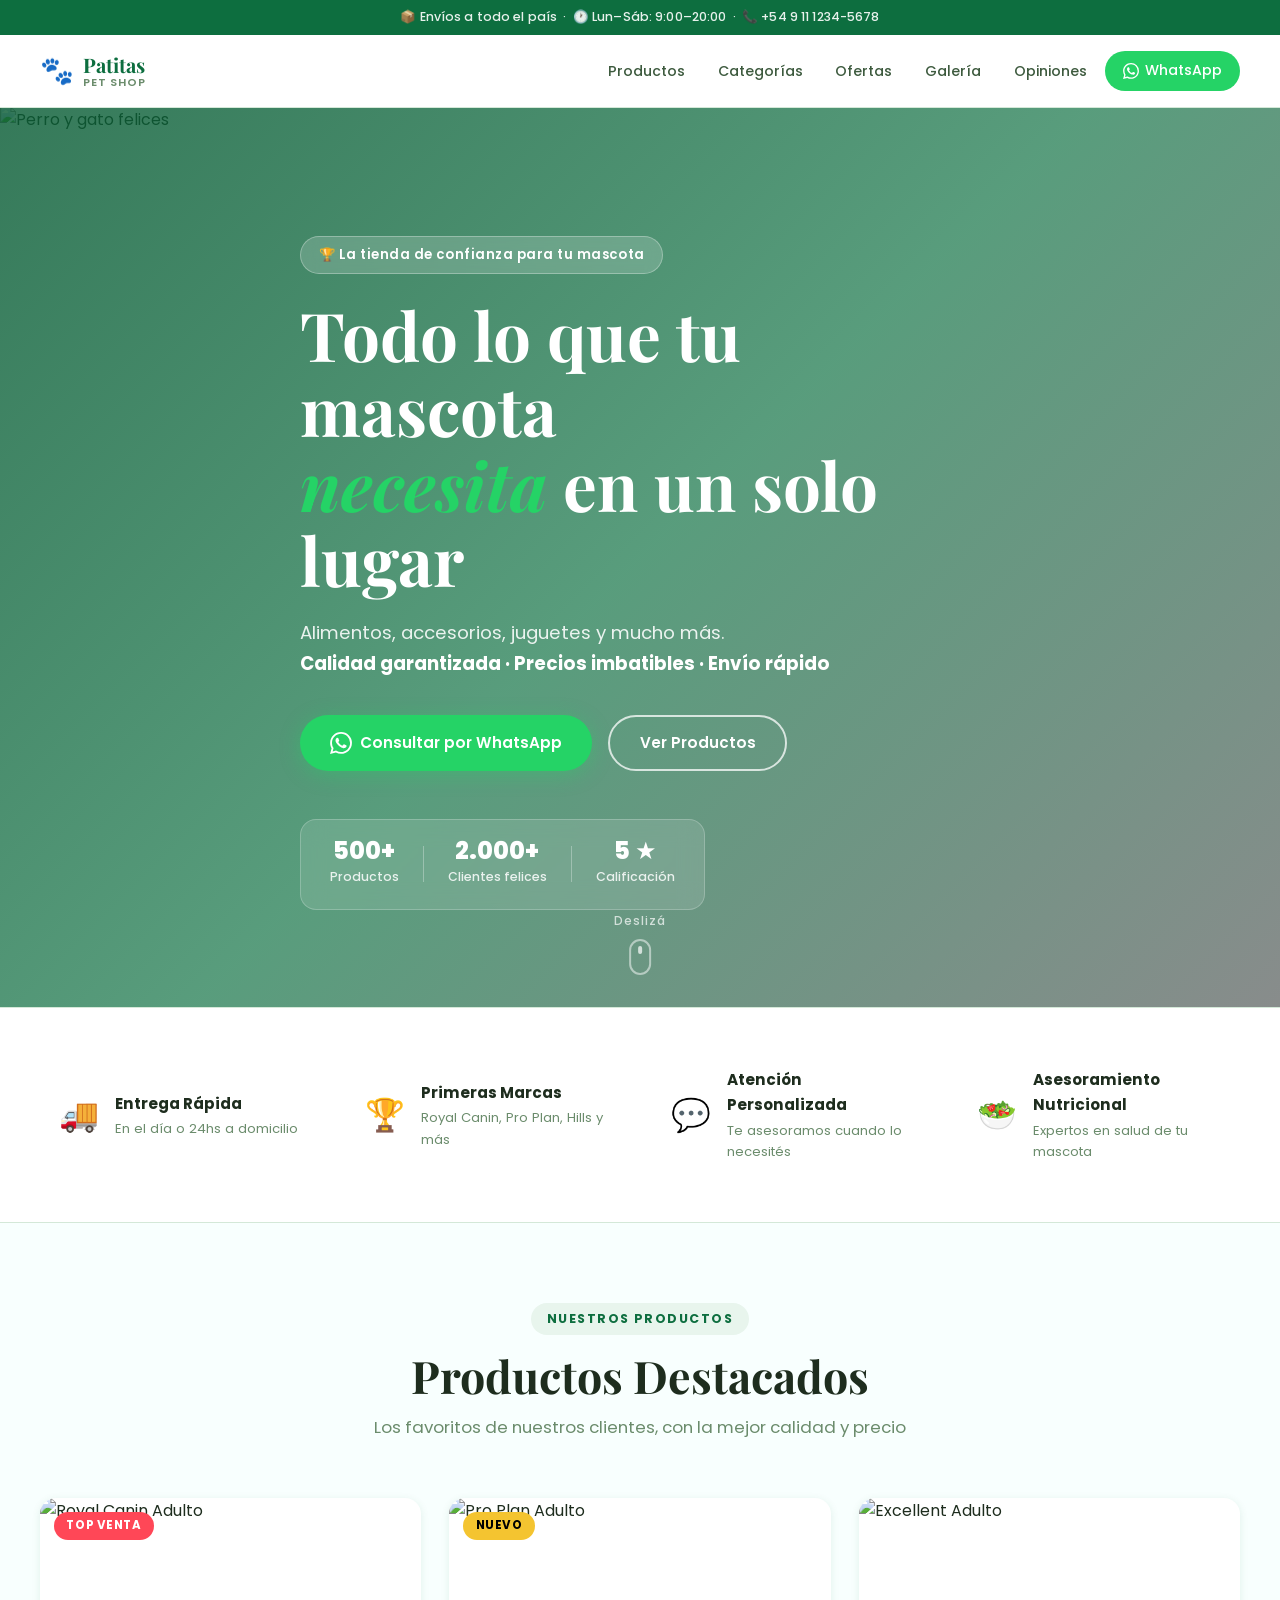
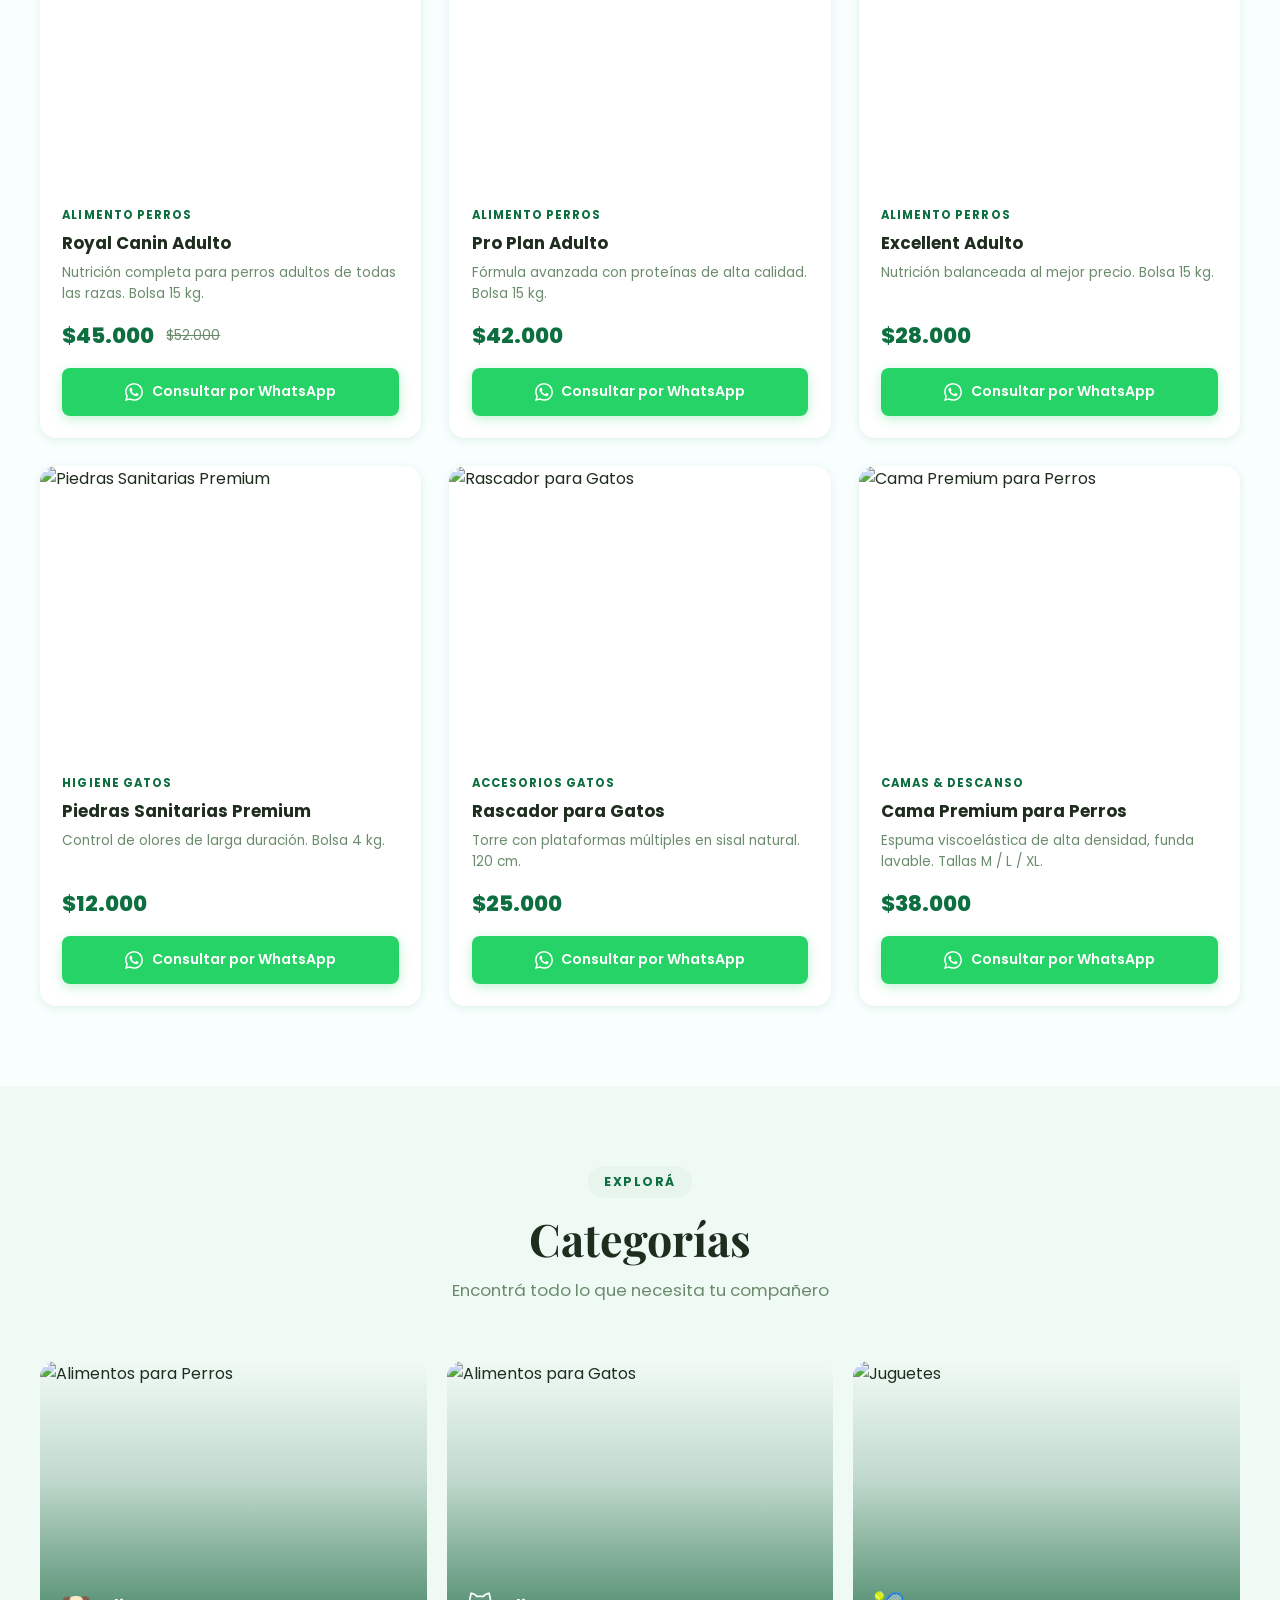
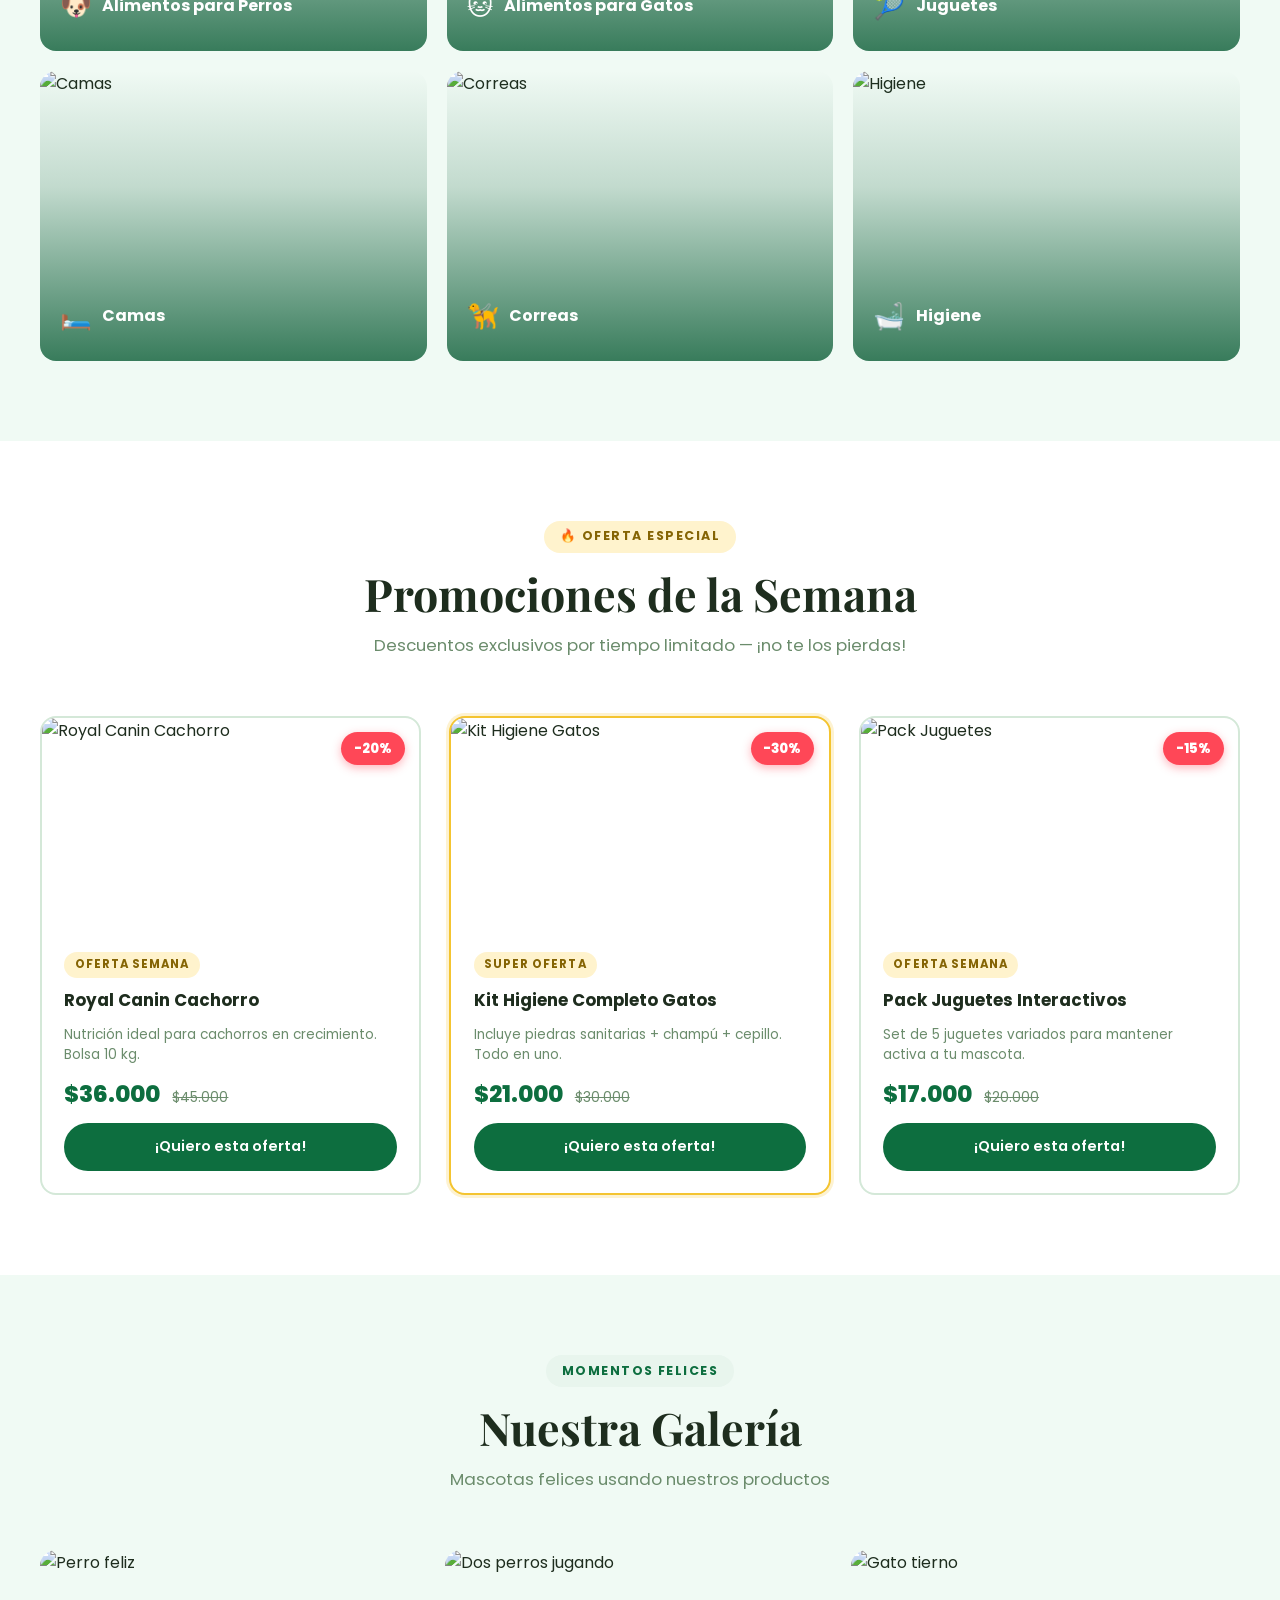
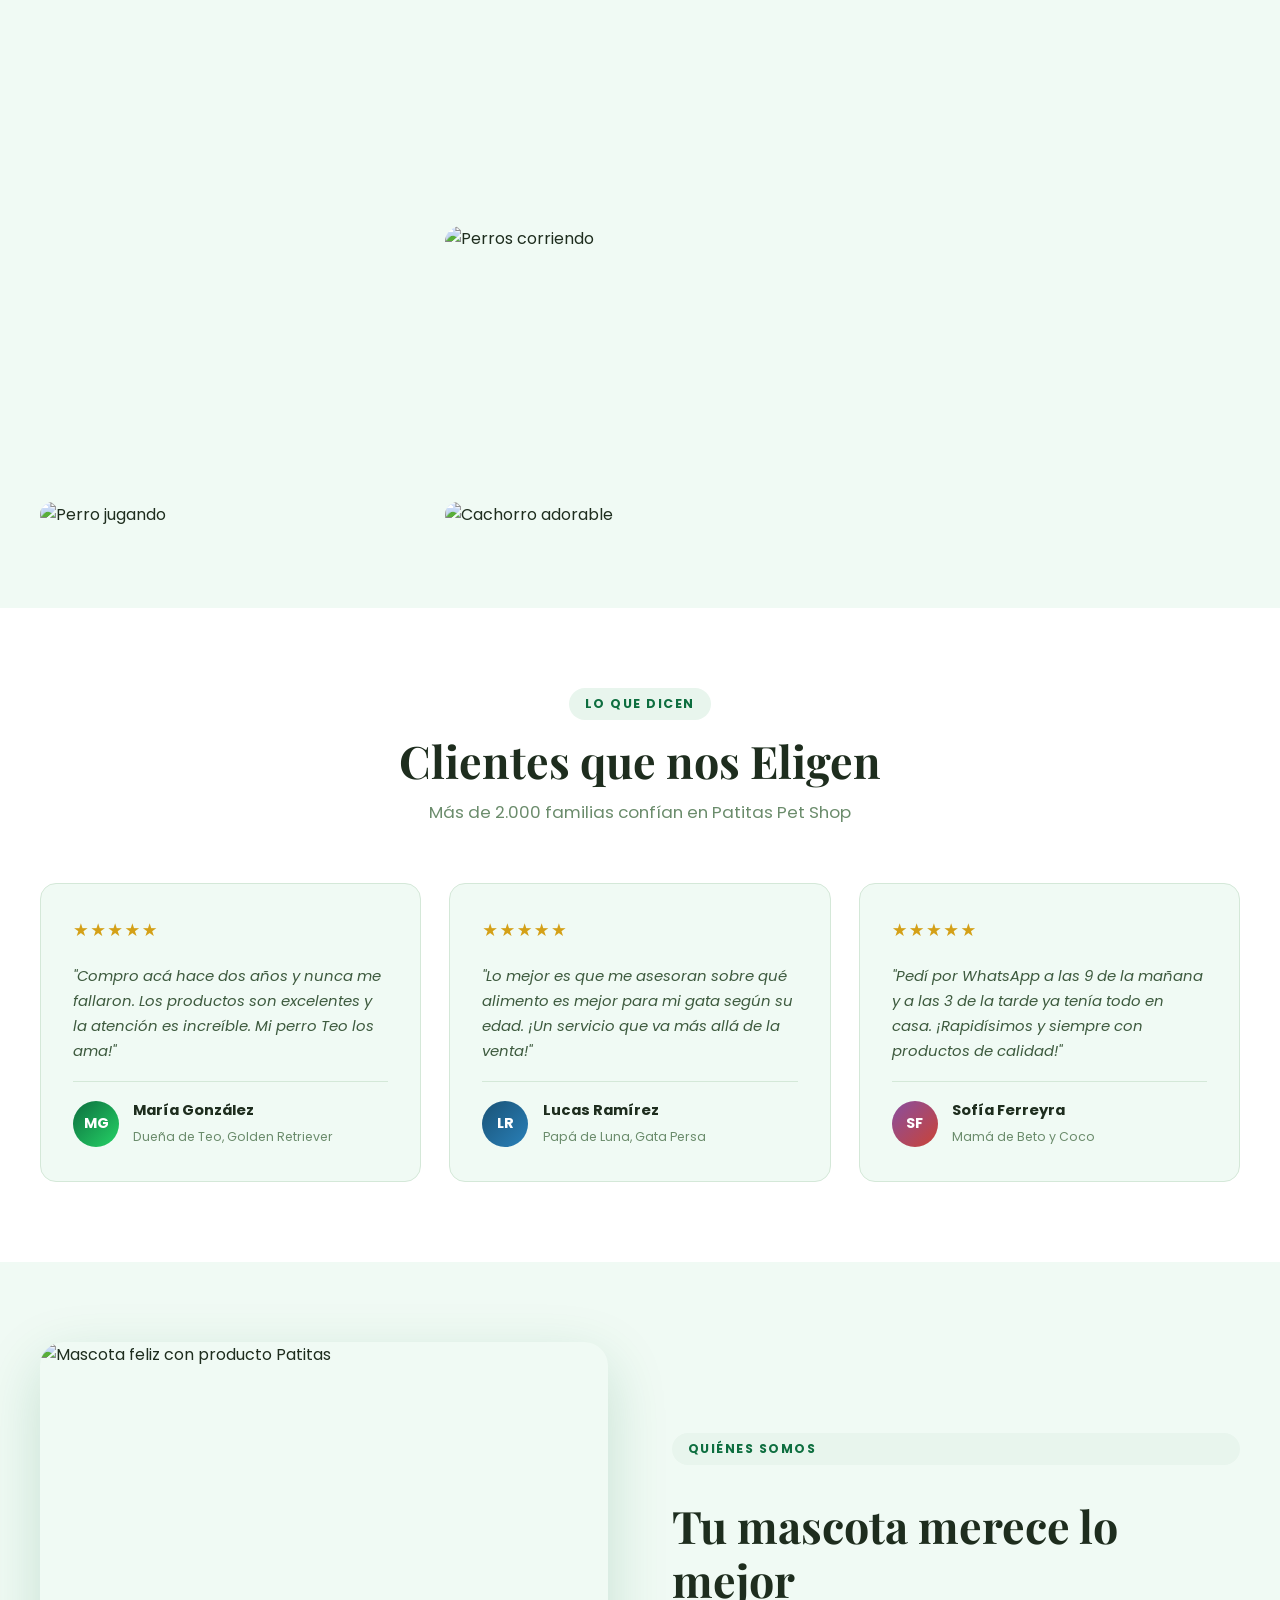
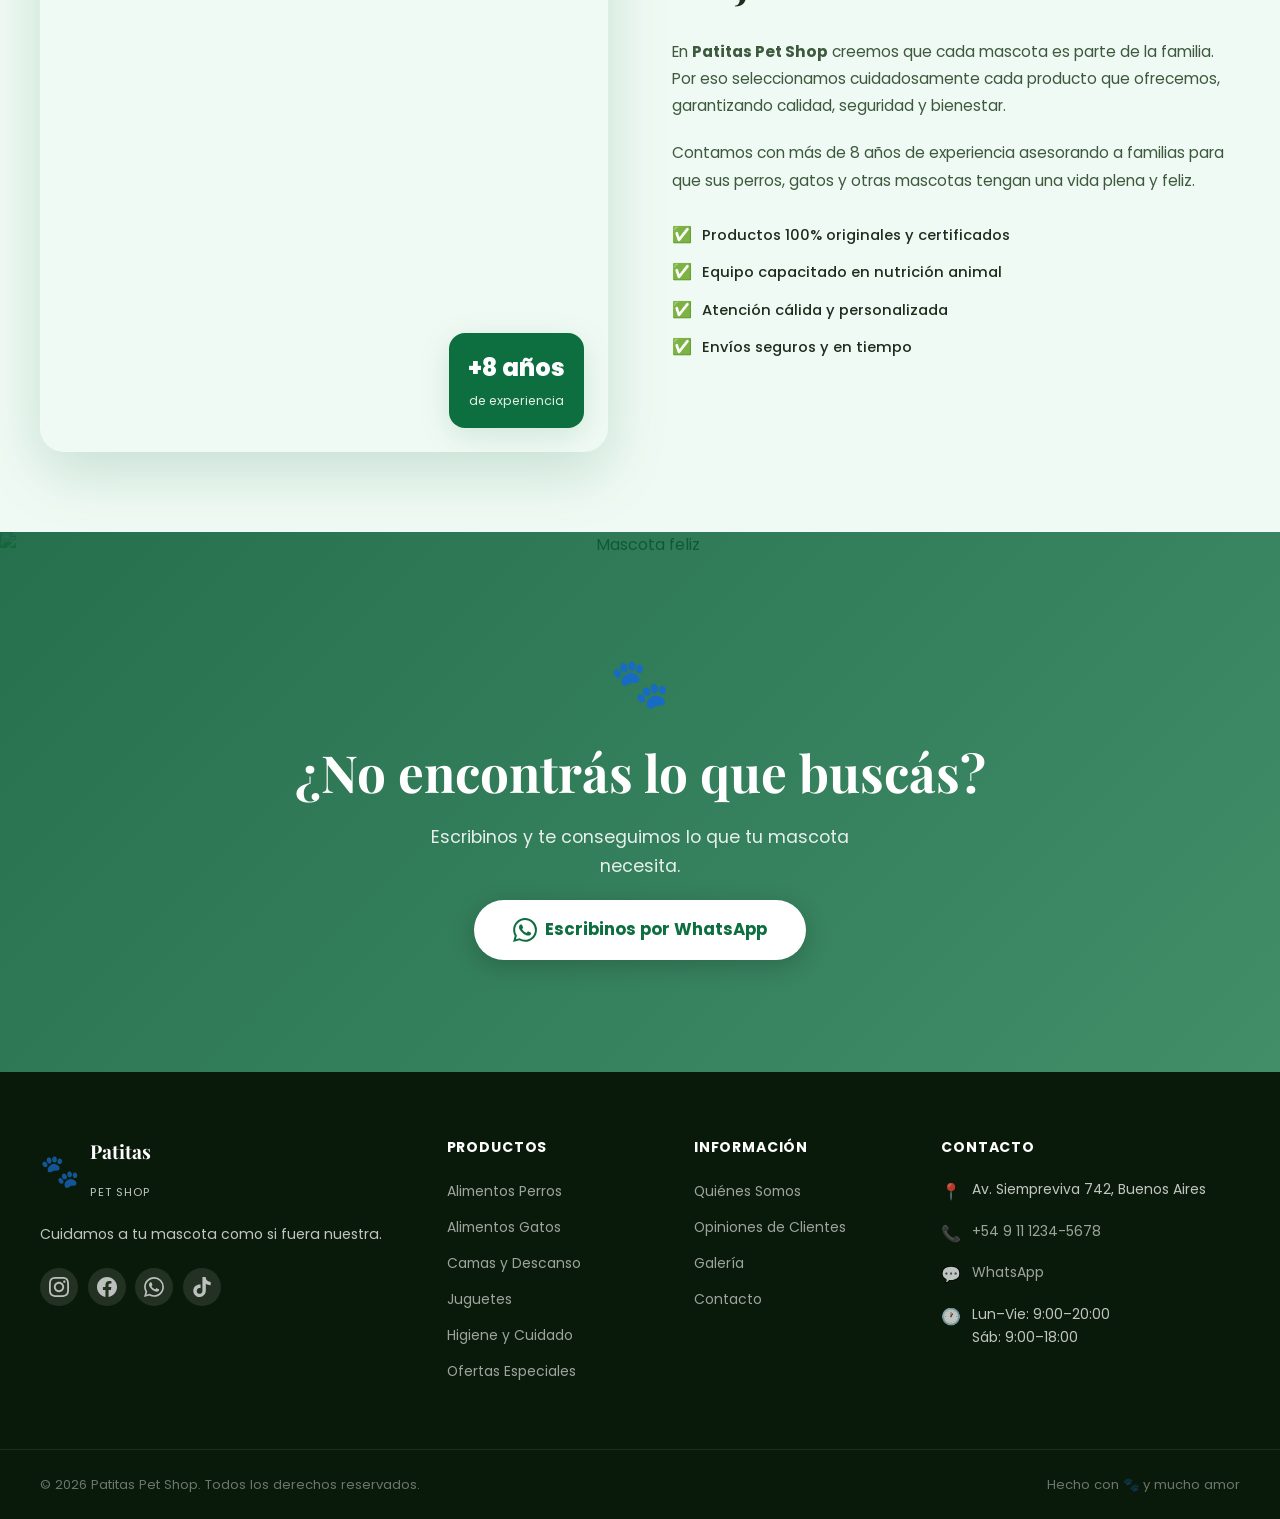
==== index.html @ 0a272097 "feat: create Patitas Pet Shop complete website Full responsive ecommerce landing page with: - Hero s" ====
<!DOCTYPE html>
<html lang="es">
<head>
    <meta charset="UTF-8">
    <meta name="viewport" content="width=device-width, initial-scale=1.0">
    <meta name="description" content="Patitas Pet Shop - Todo lo que tu mascota necesita. Alimentos premium, accesorios, juguetes y más con envío rápido a domicilio.">
    <meta name="keywords" content="pet shop, tienda mascotas, alimento perros, alimento gatos, Royal Canin, Pro Plan, accesorios mascotas, Buenos Aires">
    <meta name="author" content="Patitas Pet Shop">
    <meta property="og:title" content="Patitas Pet Shop - Todo para tu Mascota">
    <meta property="og:description" content="Todo lo que tu mascota necesita en un solo lugar. Alimentos, accesorios, juguetes y mucho más.">
    <meta property="og:type" content="website">
    <meta name="theme-color" content="#0d6e3f">
    <title>Patitas Pet Shop 🐾 - Todo para tu Mascota</title>
    <link rel="preconnect" href="https://fonts.googleapis.com">
    <link rel="preconnect" href="https://fonts.gstatic.com" crossorigin>
    <link href="https://fonts.googleapis.com/css2?family=Poppins:wght@300;400;500;600;700;800&family=Playfair+Display:ital,wght@0,700;0,800;1,700&display=swap" rel="stylesheet">
    <link rel="stylesheet" href="styles.css">
</head>
<body>

    <!-- ===== HEADER ===== -->
    <header class="header" id="header">
        <div class="header__topbar">
            <div class="container">
                <span>📦 Envíos a todo el país &nbsp;·&nbsp; 🕐 Lun–Sáb: 9:00–20:00 &nbsp;·&nbsp; 📞 +54 9 11 1234-5678</span>
            </div>
        </div>
        <nav class="nav container" role="navigation" aria-label="Navegación principal">
            <a href="#inicio" class="nav__logo">
                <span class="nav__logo-paw">🐾</span>
                <div class="nav__logo-text">
                    <span class="nav__logo-name">Patitas</span>
                    <span class="nav__logo-sub">Pet Shop</span>
                </div>
            </a>
            <ul class="nav__menu" id="navMenu">
                <li><a href="#productos" class="nav__link">Productos</a></li>
                <li><a href="#categorias" class="nav__link">Categorías</a></li>
                <li><a href="#promociones" class="nav__link">Ofertas</a></li>
                <li><a href="#galeria" class="nav__link">Galería</a></li>
                <li><a href="#testimonios" class="nav__link">Opiniones</a></li>
                <li>
                    <a href="https://wa.me/5491112345678?text=Hola!%20Quisiera%20hacer%20una%20consulta."
                       class="nav__link nav__cta" target="_blank" rel="noopener noreferrer">
                        <svg viewBox="0 0 24 24" fill="currentColor" width="16" height="16" aria-hidden="true"><path d="M17.472 14.382c-.297-.149-1.758-.867-2.03-.967-.273-.099-.471-.148-.67.15-.197.297-.767.966-.94 1.164-.173.199-.347.223-.644.075-.297-.15-1.255-.463-2.39-1.475-.883-.788-1.48-1.761-1.653-2.059-.173-.297-.018-.458.13-.606.134-.133.298-.347.446-.52.149-.174.198-.298.298-.497.099-.198.05-.371-.025-.52-.075-.149-.669-1.612-.916-2.207-.242-.579-.487-.5-.669-.51-.173-.008-.371-.01-.57-.01-.198 0-.52.074-.792.372-.272.297-1.04 1.016-1.04 2.479 0 1.462 1.065 2.875 1.213 3.074.149.198 2.096 3.2 5.077 4.487.709.306 1.262.489 1.694.625.712.227 1.36.195 1.871.118.571-.085 1.758-.719 2.006-1.413.248-.694.248-1.289.173-1.413-.074-.124-.272-.198-.57-.347m-5.421 7.403h-.004a9.87 9.87 0 01-5.031-1.378l-.361-.214-3.741.982.998-3.648-.235-.374a9.86 9.86 0 01-1.51-5.26c.001-5.45 4.436-9.884 9.888-9.884 2.64 0 5.122 1.03 6.988 2.898a9.825 9.825 0 012.893 6.994c-.003 5.45-4.437 9.884-9.885 9.884m8.413-18.297A11.815 11.815 0 0012.05 0C5.495 0 .16 5.335.157 11.892c0 2.096.547 4.142 1.588 5.945L.057 24l6.305-1.654a11.882 11.882 0 005.683 1.448h.005c6.554 0 11.89-5.335 11.893-11.893a11.821 11.821 0 00-3.48-8.413z"/></svg>
                        WhatsApp
                    </a>
                </li>
            </ul>
            <button class="nav__hamburger" id="hamburger" aria-label="Abrir menú" aria-expanded="false">
                <span></span><span></span><span></span>
            </button>
        </nav>
    </header>

    <!-- ===== HERO ===== -->
    <section class="hero" id="inicio">
        <div class="hero__bg">
            <img src="https://images.unsplash.com/photo-1450778869180-41d0601e046e?w=1920&q=85&auto=format&fit=crop" alt="Perro y gato felices" class="hero__bg-img" loading="eager">
            <div class="hero__overlay"></div>
        </div>
        <div class="hero__content container">
            <span class="hero__badge">🏆 La tienda de confianza para tu mascota</span>
            <h1 class="hero__title">
                Todo lo que tu mascota<br>
                <em>necesita</em> en un solo lugar
            </h1>
            <p class="hero__subtitle">
                Alimentos, accesorios, juguetes y mucho más.<br>
                <strong>Calidad garantizada · Precios imbatibles · Envío rápido</strong>
            </p>
            <div class="hero__actions">
                <a href="https://wa.me/5491112345678?text=Hola!%20Quisiera%20conocer%20sus%20productos%20y%20promociones."
                   class="btn btn--primary" target="_blank" rel="noopener noreferrer">
                    <svg viewBox="0 0 24 24" fill="currentColor" width="22" height="22" aria-hidden="true"><path d="M17.472 14.382c-.297-.149-1.758-.867-2.03-.967-.273-.099-.471-.148-.67.15-.197.297-.767.966-.94 1.164-.173.199-.347.223-.644.075-.297-.15-1.255-.463-2.39-1.475-.883-.788-1.48-1.761-1.653-2.059-.173-.297-.018-.458.13-.606.134-.133.298-.347.446-.52.149-.174.198-.298.298-.497.099-.198.05-.371-.025-.52-.075-.149-.669-1.612-.916-2.207-.242-.579-.487-.5-.669-.51-.173-.008-.371-.01-.57-.01-.198 0-.52.074-.792.372-.272.297-1.04 1.016-1.04 2.479 0 1.462 1.065 2.875 1.213 3.074.149.198 2.096 3.2 5.077 4.487.709.306 1.262.489 1.694.625.712.227 1.36.195 1.871.118.571-.085 1.758-.719 2.006-1.413.248-.694.248-1.289.173-1.413-.074-.124-.272-.198-.57-.347m-5.421 7.403h-.004a9.87 9.87 0 01-5.031-1.378l-.361-.214-3.741.982.998-3.648-.235-.374a9.86 9.86 0 01-1.51-5.26c.001-5.45 4.436-9.884 9.888-9.884 2.64 0 5.122 1.03 6.988 2.898a9.825 9.825 0 012.893 6.994c-.003 5.45-4.437 9.884-9.885 9.884m8.413-18.297A11.815 11.815 0 0012.05 0C5.495 0 .16 5.335.157 11.892c0 2.096.547 4.142 1.588 5.945L.057 24l6.305-1.654a11.882 11.882 0 005.683 1.448h.005c6.554 0 11.89-5.335 11.893-11.893a11.821 11.821 0 00-3.48-8.413z"/></svg>
                    Consultar por WhatsApp
                </a>
                <a href="#productos" class="btn btn--outline">Ver Productos</a>
            </div>
            <div class="hero__stats">
                <div class="hero__stat"><strong>500+</strong><span>Productos</span></div>
                <div class="hero__stat-sep"></div>
                <div class="hero__stat"><strong>2.000+</strong><span>Clientes felices</span></div>
                <div class="hero__stat-sep"></div>
                <div class="hero__stat"><strong>5 ★</strong><span>Calificación</span></div>
            </div>
        </div>
        <a href="#beneficios" class="hero__scroll" aria-label="Ver más">
            <span>Deslizá</span>
            <div class="hero__scroll-icon"></div>
        </a>
    </section>

    <!-- ===== BENEFITS ===== -->
    <section class="benefits" id="beneficios">
        <div class="container">
            <div class="benefits__grid">
                <div class="benefit reveal">
                    <div class="benefit__icon">🚚</div>
                    <div><h3 class="benefit__title">Entrega Rápida</h3><p class="benefit__text">En el día o 24hs a domicilio</p></div>
                </div>
                <div class="benefit reveal">
                    <div class="benefit__icon">🏆</div>
                    <div><h3 class="benefit__title">Primeras Marcas</h3><p class="benefit__text">Royal Canin, Pro Plan, Hills y más</p></div>
                </div>
                <div class="benefit reveal">
                    <div class="benefit__icon">💬</div>
                    <div><h3 class="benefit__title">Atención Personalizada</h3><p class="benefit__text">Te asesoramos cuando lo necesités</p></div>
                </div>
                <div class="benefit reveal">
                    <div class="benefit__icon">🥗</div>
                    <div><h3 class="benefit__title">Asesoramiento Nutricional</h3><p class="benefit__text">Expertos en salud de tu mascota</p></div>
                </div>
            </div>
        </div>
    </section>

    <!-- ===== PRODUCTOS DESTACADOS ===== -->
    <section class="section products" id="productos">
        <div class="container">
            <div class="section__header reveal">
                <span class="section__tag">Nuestros Productos</span>
                <h2 class="section__title">Productos Destacados</h2>
                <p class="section__subtitle">Los favoritos de nuestros clientes, con la mejor calidad y precio</p>
            </div>
            <div class="products__grid">

                <article class="product-card reveal">
                    <div class="product-card__img-wrap">
                        <img src="https://images.unsplash.com/photo-1589924691995-400dc9ecc119?w=500&q=80&auto=format&fit=crop" alt="Royal Canin Adulto" class="product-card__img" loading="lazy">
                        <span class="product-card__badge badge--hot">Top Venta</span>
                    </div>
                    <div class="product-card__body">
                        <span class="product-card__cat">Alimento Perros</span>
                        <h3 class="product-card__name">Royal Canin Adulto</h3>
                        <p class="product-card__desc">Nutrición completa para perros adultos de todas las razas. Bolsa 15 kg.</p>
                        <div class="product-card__pricing">
                            <span class="product-card__price">$45.000</span>
                            <span class="product-card__old">$52.000</span>
                        </div>
                        <a href="https://wa.me/5491112345678?text=Hola!%20Quiero%20consultar%20por%20el%20producto%20Royal%20Canin%20Adulto." class="btn btn--wa" target="_blank" rel="noopener noreferrer">
                            <svg viewBox="0 0 24 24" fill="currentColor" width="18" height="18"><path d="M17.472 14.382c-.297-.149-1.758-.867-2.03-.967-.273-.099-.471-.148-.67.15-.197.297-.767.966-.94 1.164-.173.199-.347.223-.644.075-.297-.15-1.255-.463-2.39-1.475-.883-.788-1.48-1.761-1.653-2.059-.173-.297-.018-.458.13-.606.134-.133.298-.347.446-.52.149-.174.198-.298.298-.497.099-.198.05-.371-.025-.52-.075-.149-.669-1.612-.916-2.207-.242-.579-.487-.5-.669-.51-.173-.008-.371-.01-.57-.01-.198 0-.52.074-.792.372-.272.297-1.04 1.016-1.04 2.479 0 1.462 1.065 2.875 1.213 3.074.149.198 2.096 3.2 5.077 4.487.709.306 1.262.489 1.694.625.712.227 1.36.195 1.871.118.571-.085 1.758-.719 2.006-1.413.248-.694.248-1.289.173-1.413-.074-.124-.272-.198-.57-.347m-5.421 7.403h-.004a9.87 9.87 0 01-5.031-1.378l-.361-.214-3.741.982.998-3.648-.235-.374a9.86 9.86 0 01-1.51-5.26c.001-5.45 4.436-9.884 9.888-9.884 2.64 0 5.122 1.03 6.988 2.898a9.825 9.825 0 012.893 6.994c-.003 5.45-4.437 9.884-9.885 9.884m8.413-18.297A11.815 11.815 0 0012.05 0C5.495 0 .16 5.335.157 11.892c0 2.096.547 4.142 1.588 5.945L.057 24l6.305-1.654a11.882 11.882 0 005.683 1.448h.005c6.554 0 11.89-5.335 11.893-11.893a11.821 11.821 0 00-3.48-8.413z"/></svg>
                            Consultar por WhatsApp
                        </a>
                    </div>
                </article>

                <article class="product-card reveal">
                    <div class="product-card__img-wrap">
                        <img src="https://images.unsplash.com/photo-1601758124510-52d02ddb7cbd?w=500&q=80&auto=format&fit=crop" alt="Pro Plan Adulto" class="product-card__img" loading="lazy">
                        <span class="product-card__badge badge--new">Nuevo</span>
                    </div>
                    <div class="product-card__body">
                        <span class="product-card__cat">Alimento Perros</span>
                        <h3 class="product-card__name">Pro Plan Adulto</h3>
                        <p class="product-card__desc">Fórmula avanzada con proteínas de alta calidad. Bolsa 15 kg.</p>
                        <div class="product-card__pricing">
                            <span class="product-card__price">$42.000</span>
                        </div>
                        <a href="https://wa.me/5491112345678?text=Hola!%20Quiero%20consultar%20por%20el%20producto%20Pro%20Plan%20Adulto." class="btn btn--wa" target="_blank" rel="noopener noreferrer">
                            <svg viewBox="0 0 24 24" fill="currentColor" width="18" height="18"><path d="M17.472 14.382c-.297-.149-1.758-.867-2.03-.967-.273-.099-.471-.148-.67.15-.197.297-.767.966-.94 1.164-.173.199-.347.223-.644.075-.297-.15-1.255-.463-2.39-1.475-.883-.788-1.48-1.761-1.653-2.059-.173-.297-.018-.458.13-.606.134-.133.298-.347.446-.52.149-.174.198-.298.298-.497.099-.198.05-.371-.025-.52-.075-.149-.669-1.612-.916-2.207-.242-.579-.487-.5-.669-.51-.173-.008-.371-.01-.57-.01-.198 0-.52.074-.792.372-.272.297-1.04 1.016-1.04 2.479 0 1.462 1.065 2.875 1.213 3.074.149.198 2.096 3.2 5.077 4.487.709.306 1.262.489 1.694.625.712.227 1.36.195 1.871.118.571-.085 1.758-.719 2.006-1.413.248-.694.248-1.289.173-1.413-.074-.124-.272-.198-.57-.347m-5.421 7.403h-.004a9.87 9.87 0 01-5.031-1.378l-.361-.214-3.741.982.998-3.648-.235-.374a9.86 9.86 0 01-1.51-5.26c.001-5.45 4.436-9.884 9.888-9.884 2.64 0 5.122 1.03 6.988 2.898a9.825 9.825 0 012.893 6.994c-.003 5.45-4.437 9.884-9.885 9.884m8.413-18.297A11.815 11.815 0 0012.05 0C5.495 0 .16 5.335.157 11.892c0 2.096.547 4.142 1.588 5.945L.057 24l6.305-1.654a11.882 11.882 0 005.683 1.448h.005c6.554 0 11.89-5.335 11.893-11.893a11.821 11.821 0 00-3.48-8.413z"/></svg>
                            Consultar por WhatsApp
                        </a>
                    </div>
                </article>

                <article class="product-card reveal">
                    <div class="product-card__img-wrap">
                        <img src="https://images.unsplash.com/photo-1583512603806-077998240c7a?w=500&q=80&auto=format&fit=crop" alt="Excellent Adulto" class="product-card__img" loading="lazy">
                    </div>
                    <div class="product-card__body">
                        <span class="product-card__cat">Alimento Perros</span>
                        <h3 class="product-card__name">Excellent Adulto</h3>
                        <p class="product-card__desc">Nutrición balanceada al mejor precio. Bolsa 15 kg.</p>
                        <div class="product-card__pricing">
                            <span class="product-card__price">$28.000</span>
                        </div>
                        <a href="https://wa.me/5491112345678?text=Hola!%20Quiero%20consultar%20por%20el%20producto%20Excellent%20Adulto." class="btn btn--wa" target="_blank" rel="noopener noreferrer">
                            <svg viewBox="0 0 24 24" fill="currentColor" width="18" height="18"><path d="M17.472 14.382c-.297-.149-1.758-.867-2.03-.967-.273-.099-.471-.148-.67.15-.197.297-.767.966-.94 1.164-.173.199-.347.223-.644.075-.297-.15-1.255-.463-2.39-1.475-.883-.788-1.48-1.761-1.653-2.059-.173-.297-.018-.458.13-.606.134-.133.298-.347.446-.52.149-.174.198-.298.298-.497.099-.198.05-.371-.025-.52-.075-.149-.669-1.612-.916-2.207-.242-.579-.487-.5-.669-.51-.173-.008-.371-.01-.57-.01-.198 0-.52.074-.792.372-.272.297-1.04 1.016-1.04 2.479 0 1.462 1.065 2.875 1.213 3.074.149.198 2.096 3.2 5.077 4.487.709.306 1.262.489 1.694.625.712.227 1.36.195 1.871.118.571-.085 1.758-.719 2.006-1.413.248-.694.248-1.289.173-1.413-.074-.124-.272-.198-.57-.347m-5.421 7.403h-.004a9.87 9.87 0 01-5.031-1.378l-.361-.214-3.741.982.998-3.648-.235-.374a9.86 9.86 0 01-1.51-5.26c.001-5.45 4.436-9.884 9.888-9.884 2.64 0 5.122 1.03 6.988 2.898a9.825 9.825 0 012.893 6.994c-.003 5.45-4.437 9.884-9.885 9.884m8.413-18.297A11.815 11.815 0 0012.05 0C5.495 0 .16 5.335.157 11.892c0 2.096.547 4.142 1.588 5.945L.057 24l6.305-1.654a11.882 11.882 0 005.683 1.448h.005c6.554 0 11.89-5.335 11.893-11.893a11.821 11.821 0 00-3.48-8.413z"/></svg>
                            Consultar por WhatsApp
                        </a>
                    </div>
                </article>

                <article class="product-card reveal">
                    <div class="product-card__img-wrap">
                        <img src="https://images.unsplash.com/photo-1510771463146-e89e6e86560e?w=500&q=80&auto=format&fit=crop" alt="Piedras Sanitarias Premium" class="product-card__img" loading="lazy">
                    </div>
                    <div class="product-card__body">
                        <span class="product-card__cat">Higiene Gatos</span>
                        <h3 class="product-card__name">Piedras Sanitarias Premium</h3>
                        <p class="product-card__desc">Control de olores de larga duración. Bolsa 4 kg.</p>
                        <div class="product-card__pricing">
                            <span class="product-card__price">$12.000</span>
                        </div>
                        <a href="https://wa.me/5491112345678?text=Hola!%20Quiero%20consultar%20por%20el%20producto%20Piedras%20Sanitarias%20Premium." class="btn btn--wa" target="_blank" rel="noopener noreferrer">
                            <svg viewBox="0 0 24 24" fill="currentColor" width="18" height="18"><path d="M17.472 14.382c-.297-.149-1.758-.867-2.03-.967-.273-.099-.471-.148-.67.15-.197.297-.767.966-.94 1.164-.173.199-.347.223-.644.075-.297-.15-1.255-.463-2.39-1.475-.883-.788-1.48-1.761-1.653-2.059-.173-.297-.018-.458.13-.606.134-.133.298-.347.446-.52.149-.174.198-.298.298-.497.099-.198.05-.371-.025-.52-.075-.149-.669-1.612-.916-2.207-.242-.579-.487-.5-.669-.51-.173-.008-.371-.01-.57-.01-.198 0-.52.074-.792.372-.272.297-1.04 1.016-1.04 2.479 0 1.462 1.065 2.875 1.213 3.074.149.198 2.096 3.2 5.077 4.487.709.306 1.262.489 1.694.625.712.227 1.36.195 1.871.118.571-.085 1.758-.719 2.006-1.413.248-.694.248-1.289.173-1.413-.074-.124-.272-.198-.57-.347m-5.421 7.403h-.004a9.87 9.87 0 01-5.031-1.378l-.361-.214-3.741.982.998-3.648-.235-.374a9.86 9.86 0 01-1.51-5.26c.001-5.45 4.436-9.884 9.888-9.884 2.64 0 5.122 1.03 6.988 2.898a9.825 9.825 0 012.893 6.994c-.003 5.45-4.437 9.884-9.885 9.884m8.413-18.297A11.815 11.815 0 0012.05 0C5.495 0 .16 5.335.157 11.892c0 2.096.547 4.142 1.588 5.945L.057 24l6.305-1.654a11.882 11.882 0 005.683 1.448h.005c6.554 0 11.89-5.335 11.893-11.893a11.821 11.821 0 00-3.48-8.413z"/></svg>
                            Consultar por WhatsApp
                        </a>
                    </div>
                </article>

                <article class="product-card reveal">
                    <div class="product-card__img-wrap">
                        <img src="https://images.unsplash.com/photo-1513360371669-4adf3dd7dff8?w=500&q=80&auto=format&fit=crop" alt="Rascador para Gatos" class="product-card__img" loading="lazy">
                    </div>
                    <div class="product-card__body">
                        <span class="product-card__cat">Accesorios Gatos</span>
                        <h3 class="product-card__name">Rascador para Gatos</h3>
                        <p class="product-card__desc">Torre con plataformas múltiples en sisal natural. 120 cm.</p>
                        <div class="product-card__pricing">
                            <span class="product-card__price">$25.000</span>
                        </div>
                        <a href="https://wa.me/5491112345678?text=Hola!%20Quiero%20consultar%20por%20el%20producto%20Rascador%20para%20Gatos." class="btn btn--wa" target="_blank" rel="noopener noreferrer">
                            <svg viewBox="0 0 24 24" fill="currentColor" width="18" height="18"><path d="M17.472 14.382c-.297-.149-1.758-.867-2.03-.967-.273-.099-.471-.148-.67.15-.197.297-.767.966-.94 1.164-.173.199-.347.223-.644.075-.297-.15-1.255-.463-2.39-1.475-.883-.788-1.48-1.761-1.653-2.059-.173-.297-.018-.458.13-.606.134-.133.298-.347.446-.52.149-.174.198-.298.298-.497.099-.198.05-.371-.025-.52-.075-.149-.669-1.612-.916-2.207-.242-.579-.487-.5-.669-.51-.173-.008-.371-.01-.57-.01-.198 0-.52.074-.792.372-.272.297-1.04 1.016-1.04 2.479 0 1.462 1.065 2.875 1.213 3.074.149.198 2.096 3.2 5.077 4.487.709.306 1.262.489 1.694.625.712.227 1.36.195 1.871.118.571-.085 1.758-.719 2.006-1.413.248-.694.248-1.289.173-1.413-.074-.124-.272-.198-.57-.347m-5.421 7.403h-.004a9.87 9.87 0 01-5.031-1.378l-.361-.214-3.741.982.998-3.648-.235-.374a9.86 9.86 0 01-1.51-5.26c.001-5.45 4.436-9.884 9.888-9.884 2.64 0 5.122 1.03 6.988 2.898a9.825 9.825 0 012.893 6.994c-.003 5.45-4.437 9.884-9.885 9.884m8.413-18.297A11.815 11.815 0 0012.05 0C5.495 0 .16 5.335.157 11.892c0 2.096.547 4.142 1.588 5.945L.057 24l6.305-1.654a11.882 11.882 0 005.683 1.448h.005c6.554 0 11.89-5.335 11.893-11.893a11.821 11.821 0 00-3.48-8.413z"/></svg>
                            Consultar por WhatsApp
                        </a>
                    </div>
                </article>

                <article class="product-card reveal">
                    <div class="product-card__img-wrap">
                        <img src="https://images.unsplash.com/photo-1548767797-d8c844163c4a?w=500&q=80&auto=format&fit=crop" alt="Cama Premium para Perros" class="product-card__img" loading="lazy">
                    </div>
                    <div class="product-card__body">
                        <span class="product-card__cat">Camas & Descanso</span>
                        <h3 class="product-card__name">Cama Premium para Perros</h3>
                        <p class="product-card__desc">Espuma viscoelástica de alta densidad, funda lavable. Tallas M / L / XL.</p>
                        <div class="product-card__pricing">
                            <span class="product-card__price">$38.000</span>
                        </div>
                        <a href="https://wa.me/5491112345678?text=Hola!%20Quiero%20consultar%20por%20el%20producto%20Cama%20Premium%20para%20Perros." class="btn btn--wa" target="_blank" rel="noopener noreferrer">
                            <svg viewBox="0 0 24 24" fill="currentColor" width="18" height="18"><path d="M17.472 14.382c-.297-.149-1.758-.867-2.03-.967-.273-.099-.471-.148-.67.15-.197.297-.767.966-.94 1.164-.173.199-.347.223-.644.075-.297-.15-1.255-.463-2.39-1.475-.883-.788-1.48-1.761-1.653-2.059-.173-.297-.018-.458.13-.606.134-.133.298-.347.446-.52.149-.174.198-.298.298-.497.099-.198.05-.371-.025-.52-.075-.149-.669-1.612-.916-2.207-.242-.579-.487-.5-.669-.51-.173-.008-.371-.01-.57-.01-.198 0-.52.074-.792.372-.272.297-1.04 1.016-1.04 2.479 0 1.462 1.065 2.875 1.213 3.074.149.198 2.096 3.2 5.077 4.487.709.306 1.262.489 1.694.625.712.227 1.36.195 1.871.118.571-.085 1.758-.719 2.006-1.413.248-.694.248-1.289.173-1.413-.074-.124-.272-.198-.57-.347m-5.421 7.403h-.004a9.87 9.87 0 01-5.031-1.378l-.361-.214-3.741.982.998-3.648-.235-.374a9.86 9.86 0 01-1.51-5.26c.001-5.45 4.436-9.884 9.888-9.884 2.64 0 5.122 1.03 6.988 2.898a9.825 9.825 0 012.893 6.994c-.003 5.45-4.437 9.884-9.885 9.884m8.413-18.297A11.815 11.815 0 0012.05 0C5.495 0 .16 5.335.157 11.892c0 2.096.547 4.142 1.588 5.945L.057 24l6.305-1.654a11.882 11.882 0 005.683 1.448h.005c6.554 0 11.89-5.335 11.893-11.893a11.821 11.821 0 00-3.48-8.413z"/></svg>
                            Consultar por WhatsApp
                        </a>
                    </div>
                </article>

            </div>
        </div>
    </section>

    <!-- ===== CATEGORÍAS ===== -->
    <section class="section categories" id="categorias">
        <div class="container">
            <div class="section__header reveal">
                <span class="section__tag">Explorá</span>
                <h2 class="section__title">Categorías</h2>
                <p class="section__subtitle">Encontrá todo lo que necesita tu compañero</p>
            </div>
            <div class="categories__grid">
                <a href="https://wa.me/5491112345678?text=Hola!%20Quisiera%20ver%20los%20alimentos%20para%20perros." target="_blank" rel="noopener noreferrer" class="cat-card reveal">
                    <div class="cat-card__img-wrap">
                        <img src="https://images.unsplash.com/photo-1587300003388-59208cc962cb?w=400&q=80&auto=format&fit=crop" alt="Alimentos para Perros" loading="lazy">
                        <div class="cat-card__overlay"></div>
                    </div>
                    <div class="cat-card__content">
                        <span class="cat-card__icon">🐶</span>
                        <h3>Alimentos para Perros</h3>
                    </div>
                </a>
                <a href="https://wa.me/5491112345678?text=Hola!%20Quisiera%20ver%20los%20alimentos%20para%20gatos." target="_blank" rel="noopener noreferrer" class="cat-card reveal">
                    <div class="cat-card__img-wrap">
                        <img src="https://images.unsplash.com/photo-1574144611937-0df059b5ef3e?w=400&q=80&auto=format&fit=crop" alt="Alimentos para Gatos" loading="lazy">
                        <div class="cat-card__overlay"></div>
                    </div>
                    <div class="cat-card__content">
                        <span class="cat-card__icon">🐱</span>
                        <h3>Alimentos para Gatos</h3>
                    </div>
                </a>
                <a href="https://wa.me/5491112345678?text=Hola!%20Quisiera%20ver%20los%20juguetes." target="_blank" rel="noopener noreferrer" class="cat-card reveal">
                    <div class="cat-card__img-wrap">
                        <img src="https://images.unsplash.com/photo-1576201836106-db1758fd1c97?w=400&q=80&auto=format&fit=crop" alt="Juguetes" loading="lazy">
                        <div class="cat-card__overlay"></div>
                    </div>
                    <div class="cat-card__content">
                        <span class="cat-card__icon">🎾</span>
                        <h3>Juguetes</h3>
                    </div>
                </a>
                <a href="https://wa.me/5491112345678?text=Hola!%20Quisiera%20ver%20las%20camas." target="_blank" rel="noopener noreferrer" class="cat-card reveal">
                    <div class="cat-card__img-wrap">
                        <img src="https://images.unsplash.com/photo-1548767797-d8c844163c4a?w=400&q=80&auto=format&fit=crop" alt="Camas" loading="lazy">
                        <div class="cat-card__overlay"></div>
                    </div>
                    <div class="cat-card__content">
                        <span class="cat-card__icon">🛏️</span>
                        <h3>Camas</h3>
                    </div>
                </a>
                <a href="https://wa.me/5491112345678?text=Hola!%20Quisiera%20ver%20las%20correas." target="_blank" rel="noopener noreferrer" class="cat-card reveal">
                    <div class="cat-card__img-wrap">
                        <img src="https://images.unsplash.com/photo-1601758003122-53c40e686a19?w=400&q=80&auto=format&fit=crop" alt="Correas" loading="lazy">
                        <div class="cat-card__overlay"></div>
                    </div>
                    <div class="cat-card__content">
                        <span class="cat-card__icon">🦮</span>
                        <h3>Correas</h3>
                    </div>
                </a>
                <a href="https://wa.me/5491112345678?text=Hola!%20Quisiera%20ver%20los%20productos%20de%20higiene." target="_blank" rel="noopener noreferrer" class="cat-card reveal">
                    <div class="cat-card__img-wrap">
                        <img src="https://images.unsplash.com/photo-1584820927498-cfe5211fd8bf?w=400&q=80&auto=format&fit=crop" alt="Higiene" loading="lazy">
                        <div class="cat-card__overlay"></div>
                    </div>
                    <div class="cat-card__content">
                        <span class="cat-card__icon">🛁</span>
                        <h3>Higiene</h3>
                    </div>
                </a>
            </div>
        </div>
    </section>

    <!-- ===== PROMOCIONES DE LA SEMANA (BONUS) ===== -->
    <section class="section promos" id="promociones">
        <div class="container">
            <div class="section__header reveal">
                <span class="section__tag promo-tag">🔥 Oferta Especial</span>
                <h2 class="section__title">Promociones de la Semana</h2>
                <p class="section__subtitle">Descuentos exclusivos por tiempo limitado — ¡no te los pierdas!</p>
            </div>
            <div class="promos__grid">

                <article class="promo-card reveal">
                    <div class="promo-card__discount">-20%</div>
                    <div class="promo-card__img-wrap">
                        <img src="https://images.unsplash.com/photo-1589924691995-400dc9ecc119?w=500&q=80&auto=format&fit=crop" alt="Royal Canin Cachorro" loading="lazy">
                    </div>
                    <div class="promo-card__body">
                        <span class="promo-card__tag">Oferta semana</span>
                        <h3>Royal Canin Cachorro</h3>
                        <p>Nutrición ideal para cachorros en crecimiento. Bolsa 10 kg.</p>
                        <div class="promo-card__prices">
                            <span class="promo-card__new">$36.000</span>
                            <span class="promo-card__old">$45.000</span>
                        </div>
                        <a href="https://wa.me/5491112345678?text=Hola!%20Vi%20la%20promo%20de%20Royal%20Canin%20Cachorro%20y%20quiero%20aprovecharla!" class="btn btn--promo" target="_blank" rel="noopener noreferrer">
                            ¡Quiero esta oferta!
                        </a>
                    </div>
                </article>

                <article class="promo-card promo-card--featured reveal">
                    <div class="promo-card__discount">-30%</div>
                    <div class="promo-card__img-wrap">
                        <img src="https://images.unsplash.com/photo-1601758124510-52d02ddb7cbd?w=500&q=80&auto=format&fit=crop" alt="Kit Higiene Gatos" loading="lazy">
                    </div>
                    <div class="promo-card__body">
                        <span class="promo-card__tag">Super Oferta</span>
                        <h3>Kit Higiene Completo Gatos</h3>
                        <p>Incluye piedras sanitarias + champú + cepillo. Todo en uno.</p>
                        <div class="promo-card__prices">
                            <span class="promo-card__new">$21.000</span>
                            <span class="promo-card__old">$30.000</span>
                        </div>
                        <a href="https://wa.me/5491112345678?text=Hola!%20Vi%20la%20promo%20del%20Kit%20Higiene%20para%20Gatos%20y%20quiero%20aprovecharla!" class="btn btn--promo" target="_blank" rel="noopener noreferrer">
                            ¡Quiero esta oferta!
                        </a>
                    </div>
                </article>

                <article class="promo-card reveal">
                    <div class="promo-card__discount">-15%</div>
                    <div class="promo-card__img-wrap">
                        <img src="https://images.unsplash.com/photo-1576201836106-db1758fd1c97?w=500&q=80&auto=format&fit=crop" alt="Pack Juguetes" loading="lazy">
                    </div>
                    <div class="promo-card__body">
                        <span class="promo-card__tag">Oferta semana</span>
                        <h3>Pack Juguetes Interactivos</h3>
                        <p>Set de 5 juguetes variados para mantener activa a tu mascota.</p>
                        <div class="promo-card__prices">
                            <span class="promo-card__new">$17.000</span>
                            <span class="promo-card__old">$20.000</span>
                        </div>
                        <a href="https://wa.me/5491112345678?text=Hola!%20Vi%20la%20promo%20del%20Pack%20Juguetes%20Interactivos%20y%20quiero%20aprovecharla!" class="btn btn--promo" target="_blank" rel="noopener noreferrer">
                            ¡Quiero esta oferta!
                        </a>
                    </div>
                </article>

            </div>
        </div>
    </section>

    <!-- ===== GALERÍA ===== -->
    <section class="section gallery" id="galeria">
        <div class="container">
            <div class="section__header reveal">
                <span class="section__tag">Momentos Felices</span>
                <h2 class="section__title">Nuestra Galería</h2>
                <p class="section__subtitle">Mascotas felices usando nuestros productos</p>
            </div>
            <div class="gallery__grid">
                <div class="gallery__item gallery__item--tall reveal">
                    <img src="https://images.unsplash.com/photo-1530281700549-e82e7bf110d6?w=600&q=80&auto=format&fit=crop" alt="Perro feliz" loading="lazy">
                    <div class="gallery__overlay"><span>🐾</span></div>
                </div>
                <div class="gallery__item reveal">
                    <img src="https://images.unsplash.com/photo-1533743983669-94fa5c4338ec?w=600&q=80&auto=format&fit=crop" alt="Dos perros jugando" loading="lazy">
                    <div class="gallery__overlay"><span>🐾</span></div>
                </div>
                <div class="gallery__item reveal">
                    <img src="https://images.unsplash.com/photo-1514888286974-6c03e2ca1dba?w=600&q=80&auto=format&fit=crop" alt="Gato tierno" loading="lazy">
                    <div class="gallery__overlay"><span>🐾</span></div>
                </div>
                <div class="gallery__item gallery__item--wide reveal">
                    <img src="https://images.unsplash.com/photo-1548199973-03cce0bbc87b?w=800&q=80&auto=format&fit=crop" alt="Perros corriendo" loading="lazy">
                    <div class="gallery__overlay"><span>🐾</span></div>
                </div>
                <div class="gallery__item reveal">
                    <img src="https://images.unsplash.com/photo-1561037404-61cd46aa615b?w=600&q=80&auto=format&fit=crop" alt="Perro jugando" loading="lazy">
                    <div class="gallery__overlay"><span>🐾</span></div>
                </div>
                <div class="gallery__item reveal">
                    <img src="https://images.unsplash.com/photo-1592194996308-7b43878e84a6?w=600&q=80&auto=format&fit=crop" alt="Cachorro adorable" loading="lazy">
                    <div class="gallery__overlay"><span>🐾</span></div>
                </div>
            </div>
        </div>
    </section>

    <!-- ===== TESTIMONIOS ===== -->
    <section class="section testimonials" id="testimonios">
        <div class="container">
            <div class="section__header reveal">
                <span class="section__tag">Lo que dicen</span>
                <h2 class="section__title">Clientes que nos Eligen</h2>
                <p class="section__subtitle">Más de 2.000 familias confían en Patitas Pet Shop</p>
            </div>
            <div class="testimonials__grid">
                <div class="testi-card reveal">
                    <div class="testi-card__stars">★★★★★</div>
                    <p class="testi-card__text">"Compro acá hace dos años y nunca me fallaron. Los productos son excelentes y la atención es increíble. Mi perro Teo los ama!"</p>
                    <div class="testi-card__author">
                        <div class="testi-card__avatar" style="background: linear-gradient(135deg,#0d6e3f,#25D366)">MG</div>
                        <div>
                            <strong>María González</strong>
                            <span>Dueña de Teo, Golden Retriever</span>
                        </div>
                    </div>
                </div>
                <div class="testi-card reveal">
                    <div class="testi-card__stars">★★★★★</div>
                    <p class="testi-card__text">"Lo mejor es que me asesoran sobre qué alimento es mejor para mi gata según su edad. ¡Un servicio que va más allá de la venta!"</p>
                    <div class="testi-card__author">
                        <div class="testi-card__avatar" style="background: linear-gradient(135deg,#1a5276,#2980b9)">LR</div>
                        <div>
                            <strong>Lucas Ramírez</strong>
                            <span>Papá de Luna, Gata Persa</span>
                        </div>
                    </div>
                </div>
                <div class="testi-card reveal">
                    <div class="testi-card__stars">★★★★★</div>
                    <p class="testi-card__text">"Pedí por WhatsApp a las 9 de la mañana y a las 3 de la tarde ya tenía todo en casa. ¡Rapidísimos y siempre con productos de calidad!"</p>
                    <div class="testi-card__author">
                        <div class="testi-card__avatar" style="background: linear-gradient(135deg,#884ea0,#cb4335)">SF</div>
                        <div>
                            <strong>Sofía Ferreyra</strong>
                            <span>Mamá de Beto y Coco</span>
                        </div>
                    </div>
                </div>
            </div>
        </div>
    </section>

    <!-- ===== NOSOTROS ===== -->
    <section class="section about" id="nosotros">
        <div class="container about__container">
            <div class="about__img-wrap reveal">
                <img src="https://images.unsplash.com/photo-1537151625747-768eb2f2b6b8?w=700&q=85&auto=format&fit=crop" alt="Mascota feliz con producto Patitas" loading="lazy">
                <div class="about__img-badge">
                    <strong>+8 años</strong>
                    <span>de experiencia</span>
                </div>
            </div>
            <div class="about__content reveal">
                <span class="section__tag">Quiénes Somos</span>
                <h2 class="section__title about__title">Tu mascota merece lo mejor</h2>
                <p>En <strong>Patitas Pet Shop</strong> creemos que cada mascota es parte de la familia. Por eso seleccionamos cuidadosamente cada producto que ofrecemos, garantizando calidad, seguridad y bienestar.</p>
                <p>Contamos con más de 8 años de experiencia asesorando a familias para que sus perros, gatos y otras mascotas tengan una vida plena y feliz.</p>
                <div class="about__features">
                    <div class="about__feature">
                        <span class="about__feature-icon">✅</span>
                        <span>Productos 100% originales y certificados</span>
                    </div>
                    <div class="about__feature">
                        <span class="about__feature-icon">✅</span>
                        <span>Equipo capacitado en nutrición animal</span>
                    </div>
                    <div class="about__feature">
                        <span class="about__feature-icon">✅</span>
                        <span>Atención cálida y personalizada</span>
                    </div>
                    <div class="about__feature">
                        <span class="about__feature-icon">✅</span>
                        <span>Envíos seguros y en tiempo</span>
                    </div>
                </div>
            </div>
        </div>
    </section>

    <!-- ===== CTA ===== -->
    <section class="cta" id="contacto">
        <div class="cta__bg">
            <img src="https://images.unsplash.com/photo-1504595403659-9088ce801e4c?w=1600&q=80&auto=format&fit=crop" alt="Mascota feliz" loading="lazy">
            <div class="cta__overlay"></div>
        </div>
        <div class="cta__content container reveal">
            <span class="cta__icon">🐾</span>
            <h2 class="cta__title">¿No encontrás lo que buscás?</h2>
            <p class="cta__subtitle">Escribinos y te conseguimos lo que tu mascota necesita.</p>
            <a href="https://wa.me/5491112345678?text=Hola!%20Estoy%20buscando%20un%20producto%20y%20no%20lo%20encuentro%20en%20la%20web.%20%C2%BFMe%20pueden%20ayudar?"
               class="btn btn--cta" target="_blank" rel="noopener noreferrer">
                <svg viewBox="0 0 24 24" fill="currentColor" width="24" height="24" aria-hidden="true"><path d="M17.472 14.382c-.297-.149-1.758-.867-2.03-.967-.273-.099-.471-.148-.67.15-.197.297-.767.966-.94 1.164-.173.199-.347.223-.644.075-.297-.15-1.255-.463-2.39-1.475-.883-.788-1.48-1.761-1.653-2.059-.173-.297-.018-.458.13-.606.134-.133.298-.347.446-.52.149-.174.198-.298.298-.497.099-.198.05-.371-.025-.52-.075-.149-.669-1.612-.916-2.207-.242-.579-.487-.5-.669-.51-.173-.008-.371-.01-.57-.01-.198 0-.52.074-.792.372-.272.297-1.04 1.016-1.04 2.479 0 1.462 1.065 2.875 1.213 3.074.149.198 2.096 3.2 5.077 4.487.709.306 1.262.489 1.694.625.712.227 1.36.195 1.871.118.571-.085 1.758-.719 2.006-1.413.248-.694.248-1.289.173-1.413-.074-.124-.272-.198-.57-.347m-5.421 7.403h-.004a9.87 9.87 0 01-5.031-1.378l-.361-.214-3.741.982.998-3.648-.235-.374a9.86 9.86 0 01-1.51-5.26c.001-5.45 4.436-9.884 9.888-9.884 2.64 0 5.122 1.03 6.988 2.898a9.825 9.825 0 012.893 6.994c-.003 5.45-4.437 9.884-9.885 9.884m8.413-18.297A11.815 11.815 0 0012.05 0C5.495 0 .16 5.335.157 11.892c0 2.096.547 4.142 1.588 5.945L.057 24l6.305-1.654a11.882 11.882 0 005.683 1.448h.005c6.554 0 11.89-5.335 11.893-11.893a11.821 11.821 0 00-3.48-8.413z"/></svg>
                Escribinos por WhatsApp
            </a>
        </div>
    </section>

    <!-- ===== FOOTER ===== -->
    <footer class="footer" id="footer">
        <div class="footer__main container">
            <div class="footer__brand">
                <div class="footer__logo">
                    <span>🐾</span>
                    <div>
                        <strong>Patitas</strong>
                        <span>Pet Shop</span>
                    </div>
                </div>
                <p class="footer__tagline">Cuidamos a tu mascota como si fuera nuestra.</p>
                <div class="footer__social">
                    <a href="#" class="footer__social-link" aria-label="Instagram" title="Instagram">
                        <svg viewBox="0 0 24 24" fill="currentColor" width="20" height="20"><path d="M12 2.163c3.204 0 3.584.012 4.85.07 3.252.148 4.771 1.691 4.919 4.919.058 1.265.069 1.645.069 4.849 0 3.205-.012 3.584-.069 4.849-.149 3.225-1.664 4.771-4.919 4.919-1.266.058-1.644.07-4.85.07-3.204 0-3.584-.012-4.849-.07-3.26-.149-4.771-1.699-4.919-4.92-.058-1.265-.07-1.644-.07-4.849 0-3.204.013-3.583.07-4.849.149-3.227 1.664-4.771 4.919-4.919 1.266-.057 1.645-.069 4.849-.069zm0-2.163c-3.259 0-3.667.014-4.947.072-4.358.2-6.78 2.618-6.98 6.98-.059 1.281-.073 1.689-.073 4.948 0 3.259.014 3.668.072 4.948.2 4.358 2.618 6.78 6.98 6.98 1.281.058 1.689.072 4.948.072 3.259 0 3.668-.014 4.948-.072 4.354-.2 6.782-2.618 6.979-6.98.059-1.28.073-1.689.073-4.948 0-3.259-.014-3.667-.072-4.947-.196-4.354-2.617-6.78-6.979-6.98-1.281-.059-1.69-.073-4.949-.073zm0 5.838c-3.403 0-6.162 2.759-6.162 6.162s2.759 6.163 6.162 6.163 6.162-2.759 6.162-6.163c0-3.403-2.759-6.162-6.162-6.162zm0 10.162c-2.209 0-4-1.79-4-4 0-2.209 1.791-4 4-4s4 1.791 4 4c0 2.21-1.791 4-4 4zm6.406-11.845c-.796 0-1.441.645-1.441 1.44s.645 1.44 1.441 1.44c.795 0 1.439-.645 1.439-1.44s-.644-1.44-1.439-1.44z"/></svg>
                    </a>
                    <a href="#" class="footer__social-link" aria-label="Facebook" title="Facebook">
                        <svg viewBox="0 0 24 24" fill="currentColor" width="20" height="20"><path d="M24 12.073c0-6.627-5.373-12-12-12s-12 5.373-12 12c0 5.99 4.388 10.954 10.125 11.854v-8.385H7.078v-3.47h3.047V9.43c0-3.007 1.792-4.669 4.533-4.669 1.312 0 2.686.235 2.686.235v2.953H15.83c-1.491 0-1.956.925-1.956 1.874v2.25h3.328l-.532 3.47h-2.796v8.385C19.612 23.027 24 18.062 24 12.073z"/></svg>
                    </a>
                    <a href="https://wa.me/5491112345678" class="footer__social-link" aria-label="WhatsApp" title="WhatsApp" target="_blank" rel="noopener noreferrer">
                        <svg viewBox="0 0 24 24" fill="currentColor" width="20" height="20"><path d="M17.472 14.382c-.297-.149-1.758-.867-2.03-.967-.273-.099-.471-.148-.67.15-.197.297-.767.966-.94 1.164-.173.199-.347.223-.644.075-.297-.15-1.255-.463-2.39-1.475-.883-.788-1.48-1.761-1.653-2.059-.173-.297-.018-.458.13-.606.134-.133.298-.347.446-.52.149-.174.198-.298.298-.497.099-.198.05-.371-.025-.52-.075-.149-.669-1.612-.916-2.207-.242-.579-.487-.5-.669-.51-.173-.008-.371-.01-.57-.01-.198 0-.52.074-.792.372-.272.297-1.04 1.016-1.04 2.479 0 1.462 1.065 2.875 1.213 3.074.149.198 2.096 3.2 5.077 4.487.709.306 1.262.489 1.694.625.712.227 1.36.195 1.871.118.571-.085 1.758-.719 2.006-1.413.248-.694.248-1.289.173-1.413-.074-.124-.272-.198-.57-.347m-5.421 7.403h-.004a9.87 9.87 0 01-5.031-1.378l-.361-.214-3.741.982.998-3.648-.235-.374a9.86 9.86 0 01-1.51-5.26c.001-5.45 4.436-9.884 9.888-9.884 2.64 0 5.122 1.03 6.988 2.898a9.825 9.825 0 012.893 6.994c-.003 5.45-4.437 9.884-9.885 9.884m8.413-18.297A11.815 11.815 0 0012.05 0C5.495 0 .16 5.335.157 11.892c0 2.096.547 4.142 1.588 5.945L.057 24l6.305-1.654a11.882 11.882 0 005.683 1.448h.005c6.554 0 11.89-5.335 11.893-11.893a11.821 11.821 0 00-3.48-8.413z"/></svg>
                    </a>
                    <a href="#" class="footer__social-link" aria-label="TikTok" title="TikTok">
                        <svg viewBox="0 0 24 24" fill="currentColor" width="20" height="20"><path d="M12.525.02c1.31-.02 2.61-.01 3.91-.02.08 1.53.63 3.09 1.75 4.17 1.12 1.11 2.7 1.62 4.24 1.79v4.03c-1.44-.05-2.89-.35-4.2-.97-.57-.26-1.1-.59-1.62-.93-.01 2.92.01 5.84-.02 8.75-.08 1.4-.54 2.79-1.35 3.94-1.31 1.92-3.58 3.17-5.91 3.21-1.43.08-2.86-.31-4.08-1.03-2.02-1.19-3.44-3.37-3.65-5.71-.02-.5-.03-1-.01-1.49.18-1.9 1.12-3.72 2.58-4.96 1.66-1.44 3.98-2.13 6.15-1.72.02 1.48-.04 2.96-.04 4.44-.99-.32-2.15-.23-3.02.37-.63.41-1.11 1.04-1.36 1.75-.21.51-.15 1.07-.14 1.61.24 1.64 1.82 3.02 3.5 2.87 1.12-.01 2.19-.66 2.77-1.61.19-.33.4-.67.41-1.06.1-1.79.06-3.57.07-5.36.01-4.03-.01-8.05.02-12.07z"/></svg>
                    </a>
                </div>
            </div>

            <div class="footer__col">
                <h4 class="footer__col-title">Productos</h4>
                <ul class="footer__links">
                    <li><a href="#productos">Alimentos Perros</a></li>
                    <li><a href="#productos">Alimentos Gatos</a></li>
                    <li><a href="#productos">Camas y Descanso</a></li>
                    <li><a href="#productos">Juguetes</a></li>
                    <li><a href="#productos">Higiene y Cuidado</a></li>
                    <li><a href="#promociones">Ofertas Especiales</a></li>
                </ul>
            </div>

            <div class="footer__col">
                <h4 class="footer__col-title">Información</h4>
                <ul class="footer__links">
                    <li><a href="#nosotros">Quiénes Somos</a></li>
                    <li><a href="#testimonios">Opiniones de Clientes</a></li>
                    <li><a href="#galeria">Galería</a></li>
                    <li><a href="https://wa.me/5491112345678" target="_blank" rel="noopener noreferrer">Contacto</a></li>
                </ul>
            </div>

            <div class="footer__col">
                <h4 class="footer__col-title">Contacto</h4>
                <ul class="footer__contact">
                    <li>
                        <span class="footer__contact-icon">📍</span>
                        <span>Av. Siempreviva 742, Buenos Aires</span>
                    </li>
                    <li>
                        <span class="footer__contact-icon">📞</span>
                        <a href="tel:+5491112345678">+54 9 11 1234-5678</a>
                    </li>
                    <li>
                        <span class="footer__contact-icon">💬</span>
                        <a href="https://wa.me/5491112345678" target="_blank" rel="noopener noreferrer">WhatsApp</a>
                    </li>
                    <li>
                        <span class="footer__contact-icon">🕐</span>
                        <span>Lun–Vie: 9:00–20:00<br>Sáb: 9:00–18:00</span>
                    </li>
                </ul>
            </div>
        </div>
        <div class="footer__bottom">
            <div class="container">
                <p>&copy; 2026 Patitas Pet Shop. Todos los derechos reservados.</p>
                <p>Hecho con 🐾 y mucho amor</p>
            </div>
        </div>
    </footer>

    <!-- ===== WHATSAPP FLOAT ===== -->
    <a href="https://wa.me/5491112345678?text=Hola!%20Quisiera%20hacer%20una%20consulta."
       class="wa-float" target="_blank" rel="noopener noreferrer" aria-label="Contactar por WhatsApp">
        <svg viewBox="0 0 24 24" fill="currentColor" width="30" height="30" aria-hidden="true"><path d="M17.472 14.382c-.297-.149-1.758-.867-2.03-.967-.273-.099-.471-.148-.67.15-.197.297-.767.966-.94 1.164-.173.199-.347.223-.644.075-.297-.15-1.255-.463-2.39-1.475-.883-.788-1.48-1.761-1.653-2.059-.173-.297-.018-.458.13-.606.134-.133.298-.347.446-.52.149-.174.198-.298.298-.497.099-.198.05-.371-.025-.52-.075-.149-.669-1.612-.916-2.207-.242-.579-.487-.5-.669-.51-.173-.008-.371-.01-.57-.01-.198 0-.52.074-.792.372-.272.297-1.04 1.016-1.04 2.479 0 1.462 1.065 2.875 1.213 3.074.149.198 2.096 3.2 5.077 4.487.709.306 1.262.489 1.694.625.712.227 1.36.195 1.871.118.571-.085 1.758-.719 2.006-1.413.248-.694.248-1.289.173-1.413-.074-.124-.272-.198-.57-.347m-5.421 7.403h-.004a9.87 9.87 0 01-5.031-1.378l-.361-.214-3.741.982.998-3.648-.235-.374a9.86 9.86 0 01-1.51-5.26c.001-5.45 4.436-9.884 9.888-9.884 2.64 0 5.122 1.03 6.988 2.898a9.825 9.825 0 012.893 6.994c-.003 5.45-4.437 9.884-9.885 9.884m8.413-18.297A11.815 11.815 0 0012.05 0C5.495 0 .16 5.335.157 11.892c0 2.096.547 4.142 1.588 5.945L.057 24l6.305-1.654a11.882 11.882 0 005.683 1.448h.005c6.554 0 11.89-5.335 11.893-11.893a11.821 11.821 0 00-3.48-8.413z"/></svg>
        <span class="wa-float__label">¡Consultanos!</span>
    </a>

    <script src="script.js"></script>
</body>
</html>
---- styles.css ----
/* ============================================================
   PATITAS PET SHOP — styles.css
   ============================================================ */

/* ---------- Custom Properties ---------- */
:root {
  --green-dark:    #0a5c35;
  --green:         #0d6e3f;
  --green-mid:     #1a9956;
  --green-light:   #25D366;
  --green-pale:    #e8f5ed;
  --green-pale2:   #f0faf4;
  --gold:          #f4c430;
  --gold-dark:     #d4a017;
  --white:         #ffffff;
  --off-white:     #f8fffe;
  --text:          #1e2d1e;
  --text-mid:      #3d5a3e;
  --text-light:    #6b8c6c;
  --border:        #d4e8d8;
  --shadow-sm:     0 2px 8px rgba(13,110,63,.10);
  --shadow:        0 8px 32px rgba(13,110,63,.14);
  --shadow-lg:     0 20px 60px rgba(13,110,63,.18);
  --radius-sm:     8px;
  --radius:        16px;
  --radius-lg:     24px;
  --radius-full:   9999px;
  --transition:    .3s cubic-bezier(.4,0,.2,1);
  --font-body:     'Poppins', system-ui, sans-serif;
  --font-display:  'Playfair Display', Georgia, serif;
  --container:     1240px;
  --header-h:      72px;
}

/* ---------- Reset ---------- */
*, *::before, *::after { box-sizing: border-box; margin: 0; padding: 0; }
html { scroll-behavior: smooth; font-size: 16px; }
body {
  font-family: var(--font-body);
  color: var(--text);
  background: var(--off-white);
  line-height: 1.65;
  overflow-x: hidden;
}
img { display: block; max-width: 100%; height: auto; }
a  { text-decoration: none; color: inherit; }
ul { list-style: none; }
button { cursor: pointer; border: none; background: none; }

/* ---------- Utility ---------- */
.container {
  max-width: var(--container);
  margin-inline: auto;
  padding-inline: 1.25rem;
}
.section { padding-block: 5rem; }

/* ---------- Scroll-Reveal ---------- */
.reveal {
  opacity: 0;
  transform: translateY(36px);
  transition: opacity .7s ease, transform .7s ease;
}
.reveal.visible {
  opacity: 1;
  transform: none;
}

/* ---------- Section Header ---------- */
.section__header {
  text-align: center;
  margin-bottom: 3.5rem;
}
.section__tag {
  display: inline-block;
  background: var(--green-pale);
  color: var(--green);
  font-size: .78rem;
  font-weight: 700;
  letter-spacing: .12em;
  text-transform: uppercase;
  padding: .35rem 1rem;
  border-radius: var(--radius-full);
  margin-bottom: .9rem;
}
.promo-tag { background: #fff3cd; color: #856404; }
.section__title {
  font-family: var(--font-display);
  font-size: clamp(1.9rem, 4vw, 2.8rem);
  line-height: 1.2;
  color: var(--text);
  margin-bottom: .7rem;
}
.section__subtitle {
  color: var(--text-light);
  font-size: 1.05rem;
  max-width: 560px;
  margin-inline: auto;
}

/* ============================================================
   BUTTONS
   ============================================================ */
.btn {
  display: inline-flex;
  align-items: center;
  gap: .55rem;
  padding: .85rem 1.85rem;
  border-radius: var(--radius-full);
  font-family: var(--font-body);
  font-size: .95rem;
  font-weight: 600;
  transition: var(--transition);
  white-space: nowrap;
  cursor: pointer;
}
.btn--primary {
  background: var(--green-light);
  color: #fff;
  box-shadow: 0 4px 20px rgba(37,211,102,.38);
}
.btn--primary:hover {
  background: #1db954;
  transform: translateY(-2px);
  box-shadow: 0 8px 28px rgba(37,211,102,.48);
}
.btn--outline {
  background: transparent;
  color: #fff;
  border: 2px solid rgba(255,255,255,.75);
}
.btn--outline:hover {
  background: rgba(255,255,255,.15);
  border-color: #fff;
}
.btn--wa {
  width: 100%;
  justify-content: center;
  background: var(--green-light);
  color: #fff;
  padding: .75rem 1rem;
  border-radius: var(--radius-sm);
  font-size: .88rem;
  box-shadow: 0 3px 12px rgba(37,211,102,.28);
}
.btn--wa:hover {
  background: #1db954;
  transform: translateY(-2px);
  box-shadow: 0 6px 20px rgba(37,211,102,.42);
}
.btn--promo {
  display: block;
  text-align: center;
  background: var(--green);
  color: #fff;
  padding: .75rem 1.5rem;
  border-radius: var(--radius-full);
  font-weight: 600;
  font-size: .9rem;
  transition: var(--transition);
}
.btn--promo:hover {
  background: var(--green-dark);
  transform: translateY(-2px);
  box-shadow: var(--shadow);
}
.btn--cta {
  background: #fff;
  color: var(--green);
  font-size: 1.05rem;
  padding: 1rem 2.4rem;
  border-radius: var(--radius-full);
  font-weight: 700;
  box-shadow: 0 6px 24px rgba(0,0,0,.2);
}
.btn--cta:hover {
  transform: translateY(-3px);
  box-shadow: 0 12px 36px rgba(0,0,0,.28);
}

/* ============================================================
   HEADER
   ============================================================ */
.header {
  position: sticky;
  top: 0;
  z-index: 1000;
  background: #fff;
  box-shadow: 0 1px 0 var(--border);
  transition: box-shadow var(--transition);
}
.header.scrolled { box-shadow: var(--shadow); }
.header__topbar {
  background: var(--green);
  color: rgba(255,255,255,.9);
  font-size: .78rem;
  text-align: center;
  padding: .45rem 1rem;
  font-weight: 500;
  letter-spacing: .01em;
}
.nav {
  display: flex;
  align-items: center;
  justify-content: space-between;
  height: var(--header-h);
  gap: 1.5rem;
}
.nav__logo {
  display: flex;
  align-items: center;
  gap: .55rem;
  text-decoration: none;
}
.nav__logo-paw { font-size: 1.7rem; }
.nav__logo-text { display: flex; flex-direction: column; line-height: 1.1; }
.nav__logo-name {
  font-family: var(--font-display);
  font-size: 1.25rem;
  font-weight: 700;
  color: var(--green);
}
.nav__logo-sub {
  font-size: .7rem;
  font-weight: 600;
  color: var(--text-light);
  letter-spacing: .08em;
  text-transform: uppercase;
}
.nav__menu {
  display: flex;
  align-items: center;
  gap: .25rem;
  margin-left: auto;
}
.nav__link {
  padding: .45rem .9rem;
  border-radius: var(--radius-full);
  font-size: .88rem;
  font-weight: 500;
  color: var(--text-mid);
  transition: var(--transition);
}
.nav__link:hover { background: var(--green-pale); color: var(--green); }
.nav__cta {
  display: flex;
  align-items: center;
  gap: .4rem;
  background: var(--green-light);
  color: #fff !important;
  padding: .5rem 1.1rem;
}
.nav__cta:hover { background: #1db954; transform: translateY(-1px); }
.nav__hamburger {
  display: none;
  flex-direction: column;
  gap: 5px;
  padding: .5rem;
  border-radius: var(--radius-sm);
  transition: var(--transition);
}
.nav__hamburger span {
  display: block;
  width: 24px;
  height: 2px;
  background: var(--text);
  border-radius: 2px;
  transition: var(--transition);
}
.nav__hamburger.open span:nth-child(1) { transform: rotate(45deg) translate(5px, 5px); }
.nav__hamburger.open span:nth-child(2) { opacity: 0; }
.nav__hamburger.open span:nth-child(3) { transform: rotate(-45deg) translate(5px, -5px); }

/* ============================================================
   HERO
   ============================================================ */
.hero {
  position: relative;
  min-height: 100svh;
  display: flex;
  align-items: center;
  overflow: hidden;
}
.hero__bg { position: absolute; inset: 0; }
.hero__bg-img {
  width: 100%; height: 100%;
  object-fit: cover;
  object-position: center 30%;
}
.hero__overlay {
  position: absolute;
  inset: 0;
  background: linear-gradient(
    135deg,
    rgba(10,92,53,.82) 0%,
    rgba(13,110,63,.68) 50%,
    rgba(0,0,0,.45) 100%
  );
}
.hero__content {
  position: relative;
  z-index: 1;
  padding-block: 7rem 5rem;
  max-width: 720px;
}
.hero__badge {
  display: inline-block;
  background: rgba(255,255,255,.18);
  backdrop-filter: blur(8px);
  border: 1px solid rgba(255,255,255,.3);
  color: #fff;
  font-size: .82rem;
  font-weight: 600;
  padding: .45rem 1.1rem;
  border-radius: var(--radius-full);
  margin-bottom: 1.4rem;
  letter-spacing: .04em;
}
.hero__title {
  font-family: var(--font-display);
  font-size: clamp(2.4rem, 6vw, 4.2rem);
  line-height: 1.12;
  color: #fff;
  margin-bottom: 1.2rem;
}
.hero__title em {
  font-style: italic;
  color: var(--green-light);
}
.hero__subtitle {
  color: rgba(255,255,255,.88);
  font-size: clamp(1rem, 2vw, 1.15rem);
  margin-bottom: 2.2rem;
  line-height: 1.7;
}
.hero__subtitle strong { color: #fff; }
.hero__actions {
  display: flex;
  flex-wrap: wrap;
  gap: 1rem;
  margin-bottom: 3rem;
}
.hero__stats {
  display: flex;
  align-items: center;
  gap: 1.5rem;
  padding: 1.2rem 1.8rem;
  background: rgba(255,255,255,.12);
  backdrop-filter: blur(12px);
  border: 1px solid rgba(255,255,255,.22);
  border-radius: var(--radius);
  width: fit-content;
}
.hero__stat { text-align: center; color: #fff; }
.hero__stat strong { display: block; font-size: 1.5rem; font-weight: 800; line-height: 1; }
.hero__stat span { font-size: .78rem; opacity: .85; font-weight: 500; }
.hero__stat-sep { width: 1px; height: 36px; background: rgba(255,255,255,.3); }
.hero__scroll {
  position: absolute;
  bottom: 2rem;
  left: 50%;
  transform: translateX(-50%);
  display: flex;
  flex-direction: column;
  align-items: center;
  gap: .5rem;
  color: rgba(255,255,255,.7);
  font-size: .75rem;
  font-weight: 500;
  text-decoration: none;
  letter-spacing: .08em;
  animation: bounce 2.2s ease-in-out infinite;
  z-index: 1;
}
.hero__scroll-icon {
  width: 22px; height: 36px;
  border: 2px solid rgba(255,255,255,.5);
  border-radius: 12px;
  position: relative;
}
.hero__scroll-icon::after {
  content: '';
  position: absolute;
  top: 5px; left: 50%;
  transform: translateX(-50%);
  width: 4px; height: 8px;
  background: rgba(255,255,255,.7);
  border-radius: 2px;
  animation: scrollDot 2.2s ease-in-out infinite;
}
@keyframes bounce { 0%,100%{transform:translateX(-50%) translateY(0)} 50%{transform:translateX(-50%) translateY(8px)} }
@keyframes scrollDot { 0%,100%{opacity:1;top:5px} 80%{opacity:0;top:18px} }

/* ============================================================
   BENEFITS
   ============================================================ */
.benefits {
  background: #fff;
  padding-block: 2.5rem;
  border-block: 1px solid var(--border);
}
.benefits__grid {
  display: grid;
  grid-template-columns: repeat(4, 1fr);
  gap: 1.5rem;
}
.benefit {
  display: flex;
  align-items: center;
  gap: 1rem;
  padding: 1.2rem;
  border-radius: var(--radius);
  transition: var(--transition);
}
.benefit:hover { background: var(--green-pale2); }
.benefit__icon { font-size: 2rem; flex-shrink: 0; }
.benefit__title { font-size: .95rem; font-weight: 700; margin-bottom: .15rem; color: var(--text); }
.benefit__text  { font-size: .82rem; color: var(--text-light); }

/* ============================================================
   PRODUCTS
   ============================================================ */
.products { background: var(--off-white); }
.products__grid {
  display: grid;
  grid-template-columns: repeat(3, 1fr);
  gap: 1.75rem;
}
.product-card {
  background: #fff;
  border-radius: var(--radius);
  overflow: hidden;
  box-shadow: var(--shadow-sm);
  transition: var(--transition);
  display: flex;
  flex-direction: column;
}
.product-card:hover {
  transform: translateY(-6px);
  box-shadow: var(--shadow-lg);
}
.product-card__img-wrap {
  position: relative;
  aspect-ratio: 4/3;
  overflow: hidden;
}
.product-card__img {
  width: 100%; height: 100%;
  object-fit: cover;
  transition: transform .5s ease;
}
.product-card:hover .product-card__img { transform: scale(1.06); }
.product-card__badge {
  position: absolute;
  top: .85rem;
  left: .85rem;
  padding: .3rem .8rem;
  border-radius: var(--radius-full);
  font-size: .73rem;
  font-weight: 700;
  letter-spacing: .05em;
  text-transform: uppercase;
}
.badge--hot { background: #ff4757; color: #fff; }
.badge--new { background: var(--gold); color: #000; }
.product-card__body {
  padding: 1.4rem;
  display: flex;
  flex-direction: column;
  flex: 1;
  gap: .5rem;
}
.product-card__cat {
  font-size: .72rem;
  font-weight: 700;
  text-transform: uppercase;
  letter-spacing: .09em;
  color: var(--green);
}
.product-card__name {
  font-size: 1.05rem;
  font-weight: 700;
  color: var(--text);
  line-height: 1.3;
}
.product-card__desc {
  font-size: .85rem;
  color: var(--text-light);
  line-height: 1.5;
  flex: 1;
}
.product-card__pricing {
  display: flex;
  align-items: center;
  gap: .75rem;
  margin-block: .4rem;
}
.product-card__price {
  font-size: 1.35rem;
  font-weight: 800;
  color: var(--green);
}
.product-card__old {
  font-size: .85rem;
  color: var(--text-light);
  text-decoration: line-through;
}

/* ============================================================
   CATEGORIES
   ============================================================ */
.categories { background: var(--green-pale2); }
.categories__grid {
  display: grid;
  grid-template-columns: repeat(3, 1fr);
  gap: 1.25rem;
}
.cat-card {
  position: relative;
  border-radius: var(--radius);
  overflow: hidden;
  aspect-ratio: 4/3;
  display: block;
  text-decoration: none;
}
.cat-card__img-wrap { position: absolute; inset: 0; }
.cat-card__img-wrap img {
  width: 100%; height: 100%;
  object-fit: cover;
  transition: transform .6s ease;
}
.cat-card:hover .cat-card__img-wrap img { transform: scale(1.08); }
.cat-card__overlay {
  position: absolute; inset: 0;
  background: linear-gradient(to top, rgba(10,92,53,.8) 0%, rgba(10,92,53,.2) 60%, transparent 100%);
  transition: var(--transition);
}
.cat-card:hover .cat-card__overlay { background: linear-gradient(to top, rgba(10,92,53,.9) 0%, rgba(10,92,53,.3) 60%, transparent 100%); }
.cat-card__content {
  position: absolute;
  bottom: 0; left: 0; right: 0;
  padding: 1.5rem 1.25rem;
  color: #fff;
  display: flex;
  align-items: center;
  gap: .65rem;
}
.cat-card__icon { font-size: 1.6rem; }
.cat-card__content h3 { font-size: 1rem; font-weight: 700; }

/* ============================================================
   PROMOTIONS
   ============================================================ */
.promos { background: #fff; }
.promos__grid {
  display: grid;
  grid-template-columns: repeat(3, 1fr);
  gap: 1.75rem;
}
.promo-card {
  position: relative;
  background: #fff;
  border: 2px solid var(--border);
  border-radius: var(--radius);
  overflow: hidden;
  transition: var(--transition);
  display: flex;
  flex-direction: column;
}
.promo-card:hover { transform: translateY(-6px); box-shadow: var(--shadow-lg); border-color: var(--green); }
.promo-card--featured { border-color: var(--gold); box-shadow: 0 0 0 3px rgba(244,196,48,.22); }
.promo-card--featured:hover { border-color: var(--gold-dark); }
.promo-card__discount {
  position: absolute;
  top: .9rem; right: .9rem;
  background: #ff4757;
  color: #fff;
  font-size: .82rem;
  font-weight: 800;
  padding: .35rem .8rem;
  border-radius: var(--radius-full);
  z-index: 2;
  box-shadow: 0 3px 10px rgba(255,71,87,.4);
}
.promo-card__img-wrap {
  aspect-ratio: 16/9;
  overflow: hidden;
}
.promo-card__img-wrap img {
  width: 100%; height: 100%;
  object-fit: cover;
  transition: transform .5s ease;
}
.promo-card:hover .promo-card__img-wrap img { transform: scale(1.06); }
.promo-card__body {
  padding: 1.4rem;
  display: flex;
  flex-direction: column;
  gap: .6rem;
  flex: 1;
}
.promo-card__tag {
  font-size: .72rem;
  font-weight: 700;
  text-transform: uppercase;
  letter-spacing: .09em;
  color: #856404;
  background: #fff3cd;
  padding: .2rem .65rem;
  border-radius: var(--radius-full);
  align-self: flex-start;
}
.promo-card__body h3 { font-size: 1.05rem; font-weight: 700; }
.promo-card__body p  { font-size: .85rem; color: var(--text-light); line-height: 1.5; flex: 1; }
.promo-card__prices  { display: flex; align-items: baseline; gap: .75rem; }
.promo-card__new { font-size: 1.45rem; font-weight: 800; color: var(--green); }
.promo-card__old { font-size: .85rem; color: var(--text-light); text-decoration: line-through; }

/* ============================================================
   GALLERY
   ============================================================ */
.gallery { background: var(--green-pale2); }
.gallery__grid {
  display: grid;
  grid-template-columns: repeat(3, 1fr);
  grid-template-rows: 260px 260px;
  gap: 1rem;
}
.gallery__item {
  position: relative;
  overflow: hidden;
  border-radius: var(--radius);
  cursor: pointer;
}
.gallery__item--tall  { grid-row: span 2; }
.gallery__item--wide  { grid-column: span 2; }
.gallery__item img {
  width: 100%; height: 100%;
  object-fit: cover;
  transition: transform .6s ease;
}
.gallery__item:hover img { transform: scale(1.08); }
.gallery__overlay {
  position: absolute; inset: 0;
  background: rgba(10,92,53,.45);
  display: flex;
  align-items: center;
  justify-content: center;
  opacity: 0;
  transition: var(--transition);
  font-size: 2.5rem;
}
.gallery__item:hover .gallery__overlay { opacity: 1; }

/* ============================================================
   TESTIMONIALS
   ============================================================ */
.testimonials { background: #fff; }
.testimonials__grid {
  display: grid;
  grid-template-columns: repeat(3, 1fr);
  gap: 1.75rem;
}
.testi-card {
  background: var(--green-pale2);
  border: 1px solid var(--border);
  border-radius: var(--radius);
  padding: 2rem;
  display: flex;
  flex-direction: column;
  gap: 1.1rem;
  transition: var(--transition);
}
.testi-card:hover { transform: translateY(-4px); box-shadow: var(--shadow); }
.testi-card__stars { color: var(--gold-dark); font-size: 1.1rem; letter-spacing: .08em; }
.testi-card__text  { color: var(--text-mid); font-size: .93rem; line-height: 1.7; font-style: italic; flex: 1; }
.testi-card__author {
  display: flex; align-items: center; gap: .9rem;
  padding-top: 1rem;
  border-top: 1px solid var(--border);
}
.testi-card__avatar {
  width: 46px; height: 46px;
  border-radius: 50%;
  display: flex;
  align-items: center;
  justify-content: center;
  font-weight: 700;
  font-size: .9rem;
  color: #fff;
  flex-shrink: 0;
}
.testi-card__author strong { display: block; font-size: .92rem; }
.testi-card__author span  { font-size: .78rem; color: var(--text-light); }

/* ============================================================
   ABOUT
   ============================================================ */
.about { background: var(--green-pale2); }
.about__container {
  display: grid;
  grid-template-columns: 1fr 1fr;
  gap: 4rem;
  align-items: center;
}
.about__img-wrap {
  position: relative;
  border-radius: var(--radius-lg);
  overflow: hidden;
  aspect-ratio: 4/5;
  box-shadow: var(--shadow-lg);
}
.about__img-wrap img { width: 100%; height: 100%; object-fit: cover; }
.about__img-badge {
  position: absolute;
  bottom: 1.5rem; right: 1.5rem;
  background: var(--green);
  color: #fff;
  padding: .9rem 1.2rem;
  border-radius: var(--radius);
  text-align: center;
  box-shadow: var(--shadow);
}
.about__img-badge strong { display: block; font-size: 1.5rem; font-weight: 800; }
.about__img-badge span  { font-size: .78rem; opacity: .88; }
.about__content { display: flex; flex-direction: column; gap: 1.25rem; }
.about__title   { text-align: left; }
.about__content p { color: var(--text-mid); font-size: .97rem; line-height: 1.75; }
.about__features { display: flex; flex-direction: column; gap: .7rem; margin-top: .5rem; }
.about__feature {
  display: flex; align-items: center; gap: .65rem;
  font-size: .92rem; font-weight: 500; color: var(--text);
}
.about__feature-icon { font-size: 1rem; }

/* ============================================================
   CTA BANNER
   ============================================================ */
.cta {
  position: relative;
  padding-block: 7rem;
  text-align: center;
  overflow: hidden;
}
.cta__bg { position: absolute; inset: 0; }
.cta__bg img { width: 100%; height: 100%; object-fit: cover; object-position: center 40%; }
.cta__overlay {
  position: absolute; inset: 0;
  background: linear-gradient(135deg, rgba(10,92,53,.88) 0%, rgba(13,110,63,.78) 100%);
}
.cta__content {
  position: relative; z-index: 1;
  display: flex; flex-direction: column;
  align-items: center; gap: 1.2rem;
}
.cta__icon   { font-size: 3rem; }
.cta__title  { font-family: var(--font-display); font-size: clamp(2rem,5vw,3.2rem); color: #fff; line-height: 1.2; }
.cta__subtitle { color: rgba(255,255,255,.88); font-size: 1.1rem; max-width: 500px; }

/* ============================================================
   FOOTER
   ============================================================ */
.footer { background: #0a1a0a; color: rgba(255,255,255,.75); }
.footer__main {
  display: grid;
  grid-template-columns: 1.8fr 1fr 1fr 1.5fr;
  gap: 3rem;
  padding-block: 4rem;
}
.footer__logo {
  display: flex; align-items: center; gap: .65rem;
  margin-bottom: 1rem;
  font-size: 1.5rem;
}
.footer__logo > span  { font-size: 2rem; }
.footer__logo strong  { display: block; font-size: 1.2rem; color: #fff; font-family: var(--font-display); }
.footer__logo > div span { font-size: .7rem; letter-spacing: .1em; text-transform: uppercase; }
.footer__tagline { font-size: .88rem; line-height: 1.6; margin-bottom: 1.4rem; }
.footer__social  { display: flex; gap: .6rem; }
.footer__social-link {
  width: 38px; height: 38px;
  border-radius: 50%;
  background: rgba(255,255,255,.1);
  display: flex; align-items: center; justify-content: center;
  color: rgba(255,255,255,.7);
  transition: var(--transition);
}
.footer__social-link:hover { background: var(--green-light); color: #fff; transform: translateY(-2px); }
.footer__col-title {
  color: #fff;
  font-size: .88rem;
  font-weight: 700;
  letter-spacing: .06em;
  text-transform: uppercase;
  margin-bottom: 1.2rem;
}
.footer__links { display: flex; flex-direction: column; gap: .6rem; }
.footer__links a {
  font-size: .87rem;
  color: rgba(255,255,255,.6);
  transition: var(--transition);
}
.footer__links a:hover { color: var(--green-light); padding-left: .3rem; }
.footer__contact { display: flex; flex-direction: column; gap: .9rem; }
.footer__contact li { display: flex; align-items: flex-start; gap: .65rem; font-size: .87rem; }
.footer__contact-icon { font-size: 1rem; flex-shrink: 0; margin-top: .05rem; }
.footer__contact a { color: rgba(255,255,255,.6); transition: var(--transition); }
.footer__contact a:hover { color: var(--green-light); }
.footer__bottom {
  border-top: 1px solid rgba(255,255,255,.08);
  padding-block: 1.5rem;
}
.footer__bottom .container {
  display: flex;
  justify-content: space-between;
  align-items: center;
  flex-wrap: wrap;
  gap: .5rem;
  font-size: .82rem;
  color: rgba(255,255,255,.4);
}

/* ============================================================
   WHATSAPP FLOAT
   ============================================================ */
.wa-float {
  position: fixed;
  bottom: 2rem; right: 2rem;
  z-index: 9999;
  background: #25D366;
  color: #fff;
  border-radius: var(--radius-full);
  width: 58px; height: 58px;
  display: flex; align-items: center; justify-content: center;
  box-shadow: 0 6px 24px rgba(37,211,102,.55), 0 0 0 0 rgba(37,211,102,.4);
  transition: var(--transition);
  animation: waPulse 2.5s ease-in-out infinite;
}
.wa-float:hover {
  transform: scale(1.1);
  box-shadow: 0 8px 32px rgba(37,211,102,.65);
  width: auto;
  padding-inline: 1.2rem;
  gap: .6rem;
  animation: none;
}
.wa-float__label {
  display: none;
  font-size: .9rem;
  font-weight: 600;
  white-space: nowrap;
}
.wa-float:hover .wa-float__label { display: inline; }
@keyframes waPulse {
  0%  { box-shadow: 0 6px 24px rgba(37,211,102,.55), 0 0 0 0 rgba(37,211,102,.4); }
  70% { box-shadow: 0 6px 24px rgba(37,211,102,.55), 0 0 0 18px rgba(37,211,102,0); }
  100%{ box-shadow: 0 6px 24px rgba(37,211,102,.55), 0 0 0 0 rgba(37,211,102,0); }
}

/* ============================================================
   RESPONSIVE
   ============================================================ */
@media (max-width: 1024px) {
  .products__grid   { grid-template-columns: repeat(2, 1fr); }
  .promos__grid     { grid-template-columns: repeat(2, 1fr); }
  .testimonials__grid { grid-template-columns: repeat(2, 1fr); }
  .about__container { gap: 2.5rem; }
  .footer__main     { grid-template-columns: repeat(2, 1fr); gap: 2rem; }
}

@media (max-width: 768px) {
  :root { --header-h: 64px; }
  .header__topbar { display: none; }

  .nav__menu {
    position: fixed;
    top: var(--header-h); left: 0; right: 0;
    background: #fff;
    flex-direction: column;
    align-items: stretch;
    gap: 0;
    padding: 1rem;
    box-shadow: var(--shadow-lg);
    transform: translateY(-110%);
    opacity: 0;
    transition: transform .35s ease, opacity .35s ease;
    pointer-events: none;
    border-bottom: 2px solid var(--border);
  }
  .nav__menu.open {
    transform: translateY(0);
    opacity: 1;
    pointer-events: all;
  }
  .nav__link { padding: .8rem 1rem; border-radius: var(--radius-sm); }
  .nav__cta  { justify-content: center; margin-top: .5rem; }
  .nav__hamburger { display: flex; }

  .hero__title    { font-size: clamp(2rem, 8vw, 3rem); }
  .hero__actions  { flex-direction: column; }
  .hero__stats    { flex-wrap: wrap; gap: 1rem; padding: 1rem 1.25rem; }
  .hero__stat-sep { display: none; }

  .benefits__grid { grid-template-columns: repeat(2, 1fr); gap: .75rem; }

  .section { padding-block: 3.5rem; }
  .products__grid   { grid-template-columns: 1fr; }
  .categories__grid { grid-template-columns: repeat(2, 1fr); }
  .promos__grid     { grid-template-columns: 1fr; }
  .gallery__grid {
    grid-template-columns: repeat(2, 1fr);
    grid-template-rows: auto;
    gap: .75rem;
  }
  .gallery__item--tall  { grid-row: unset; }
  .gallery__item--wide  { grid-column: unset; }

  .testimonials__grid { grid-template-columns: 1fr; }
  .about__container   { grid-template-columns: 1fr; }
  .about__img-wrap    { aspect-ratio: 16/9; }
  .about__title       { text-align: center; }

  .footer__main { grid-template-columns: 1fr; gap: 2rem; }
  .footer__bottom .container { flex-direction: column; text-align: center; }
}

@media (max-width: 480px) {
  .benefits__grid   { grid-template-columns: 1fr; }
  .categories__grid { grid-template-columns: 1fr; }
  .gallery__grid    { grid-template-columns: 1fr; }
  .hero__stats      { width: 100%; justify-content: space-around; }
  .wa-float         { bottom: 1.25rem; right: 1.25rem; }
}

/* ---------- Animations for hero on load ---------- */
@keyframes fadeUp {
  from { opacity: 0; transform: translateY(30px); }
  to   { opacity: 1; transform: translateY(0); }
}
.hero__badge   { animation: fadeUp .7s ease both; animation-delay: .1s; }
.hero__title   { animation: fadeUp .7s ease both; animation-delay: .25s; }
.hero__subtitle{ animation: fadeUp .7s ease both; animation-delay: .4s; }
.hero__actions { animation: fadeUp .7s ease both; animation-delay: .55s; }
.hero__stats   { animation: fadeUp .7s ease both; animation-delay: .7s; }
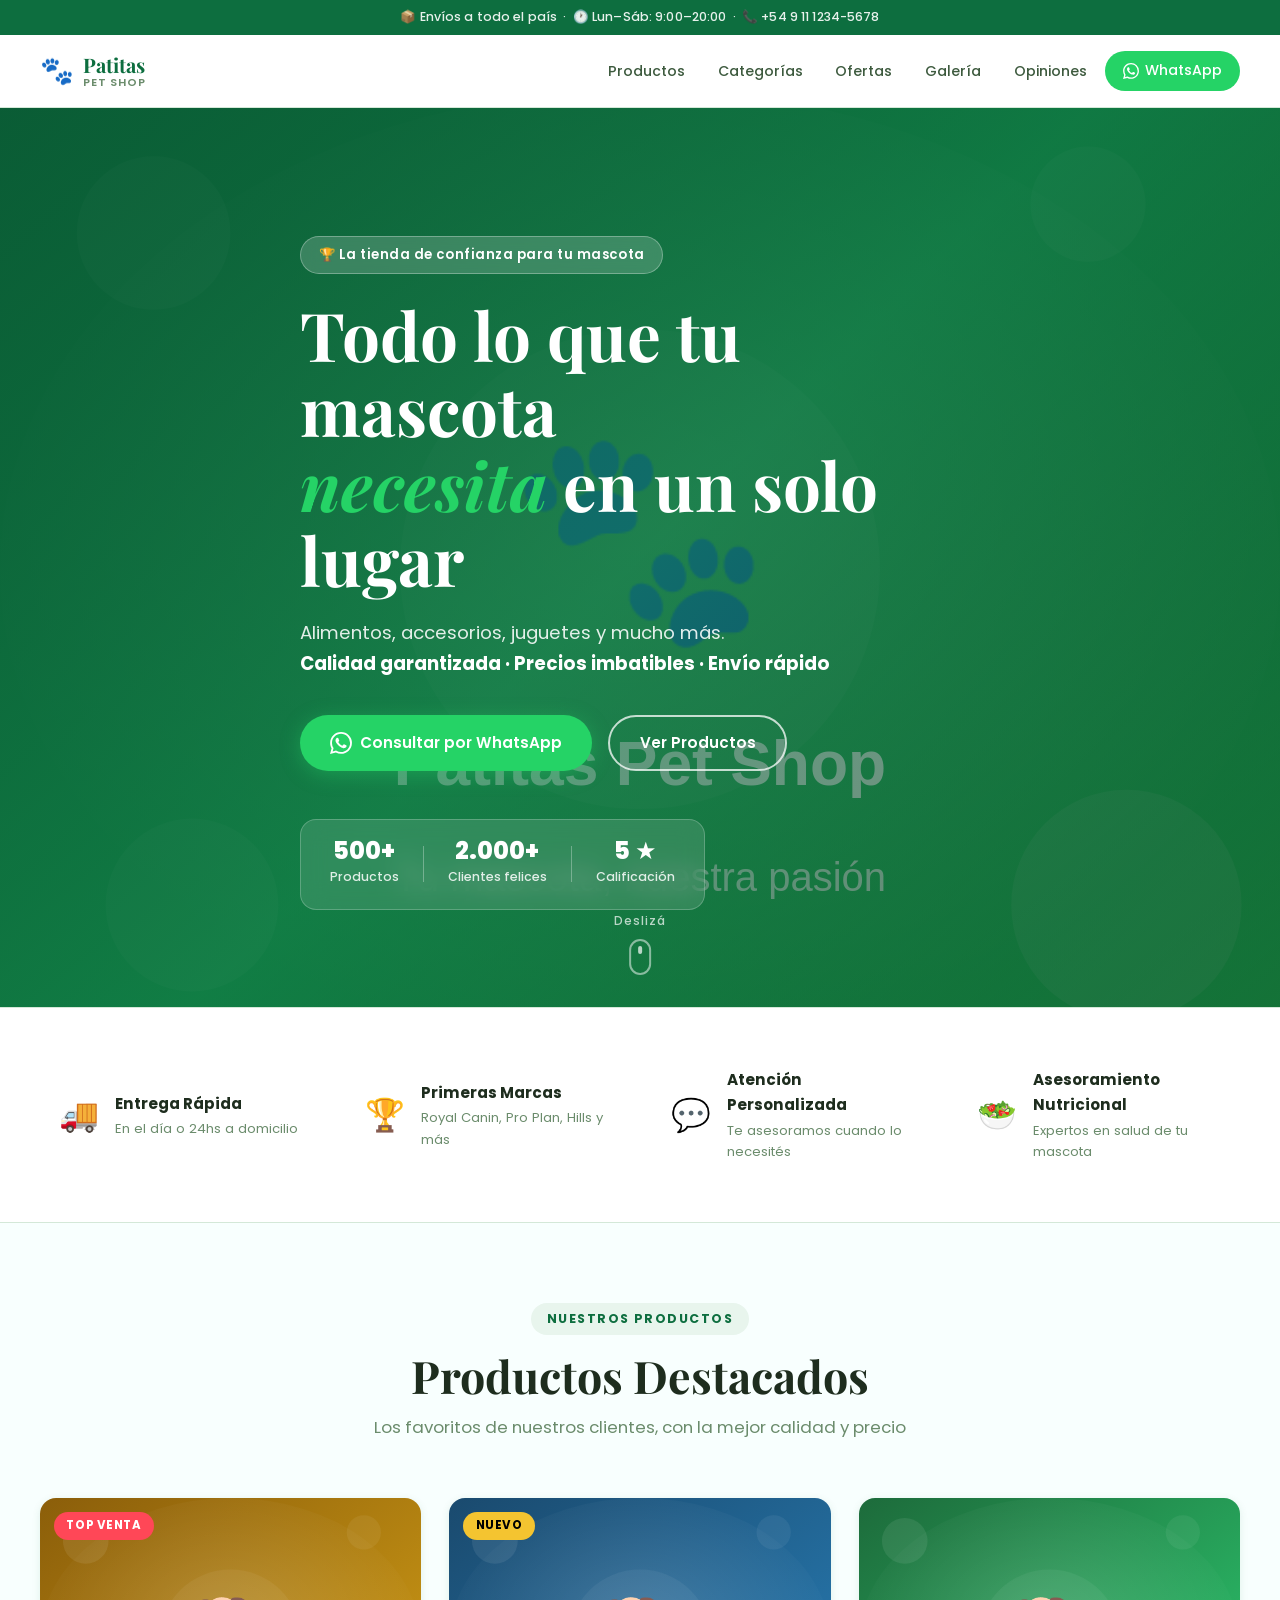
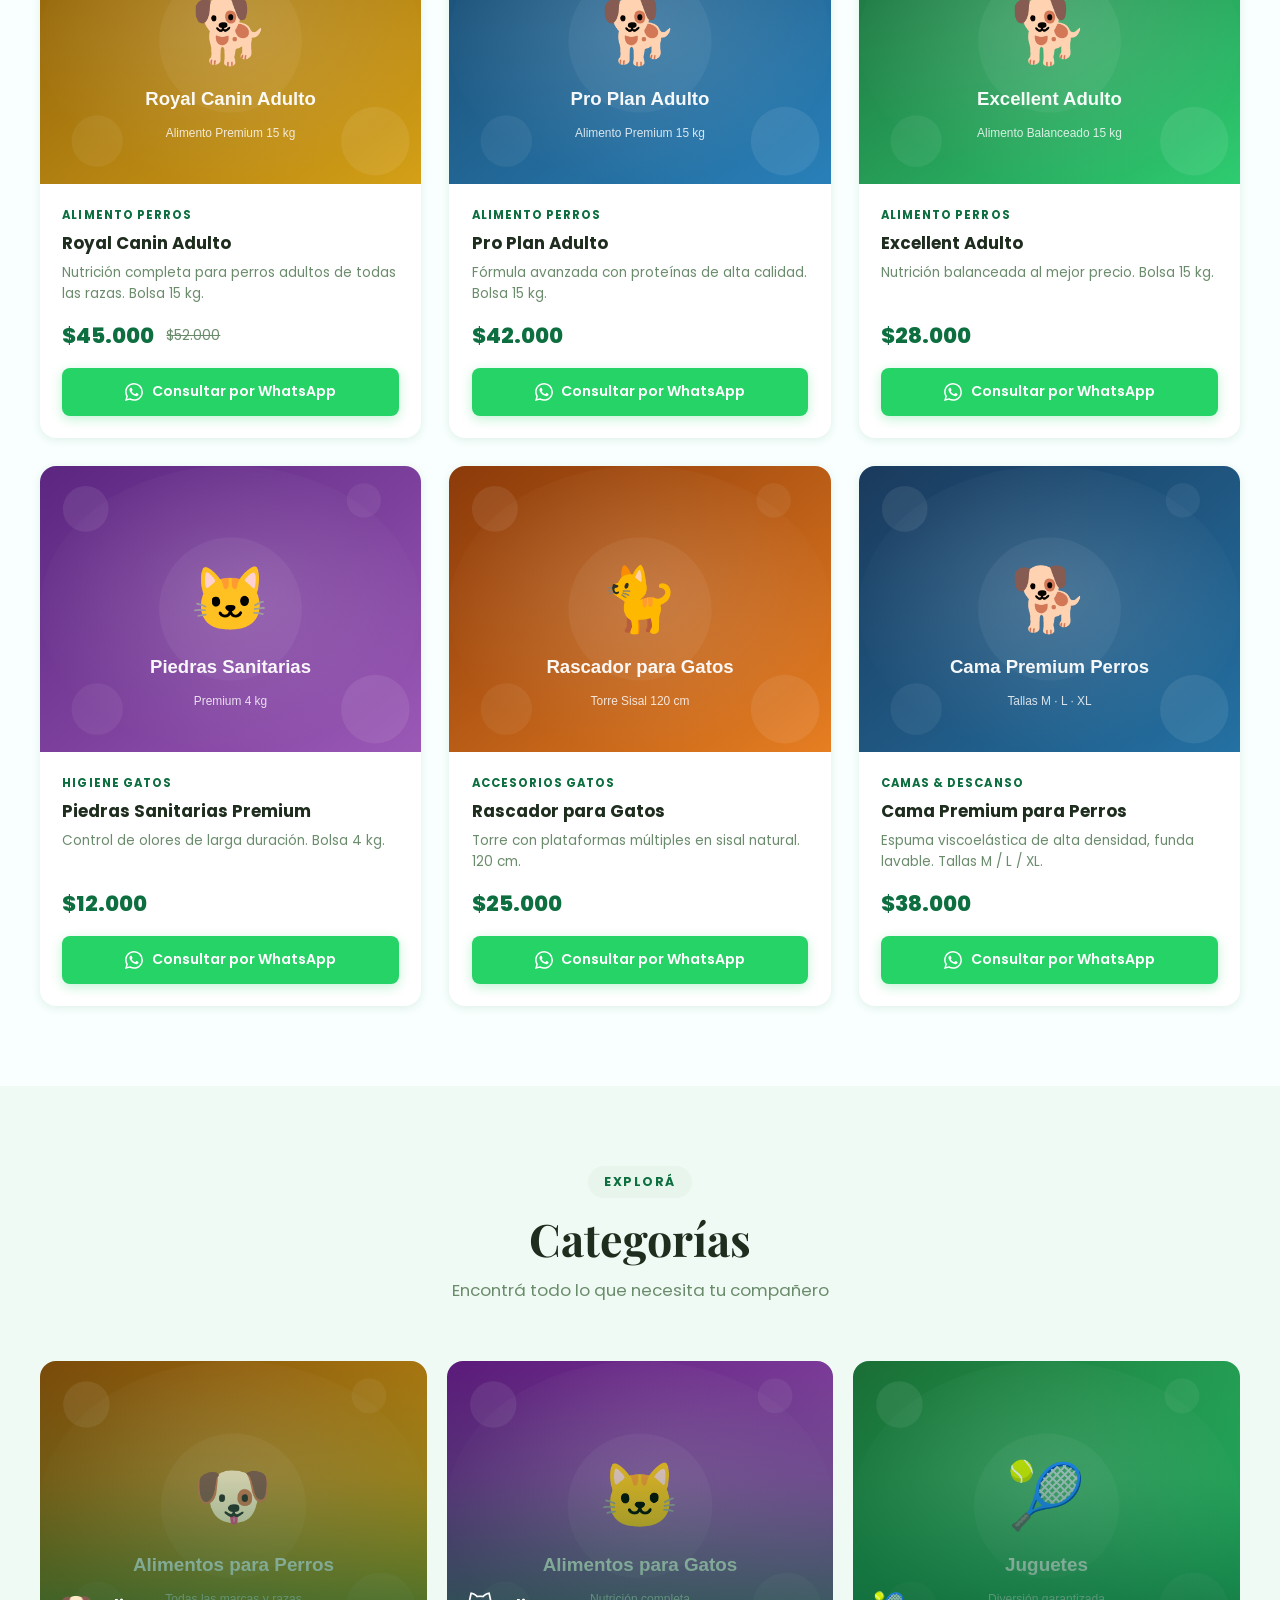
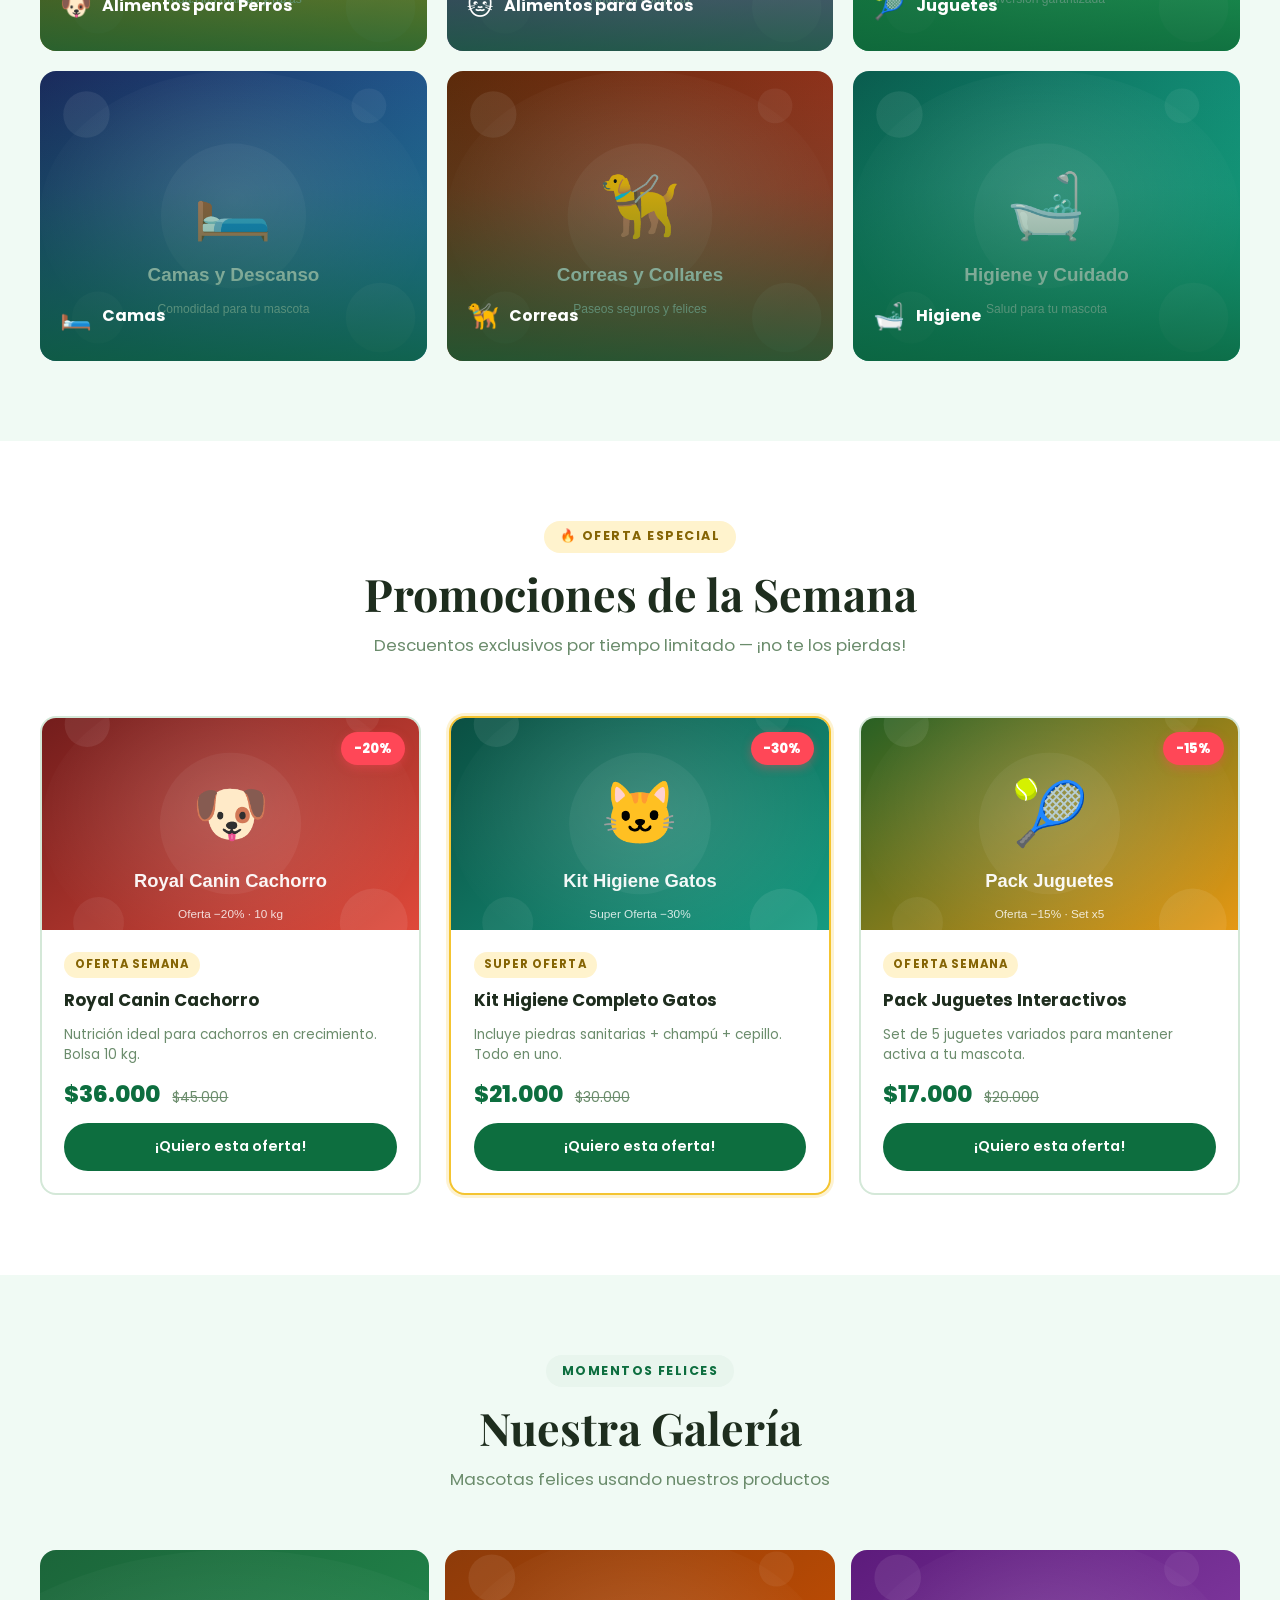
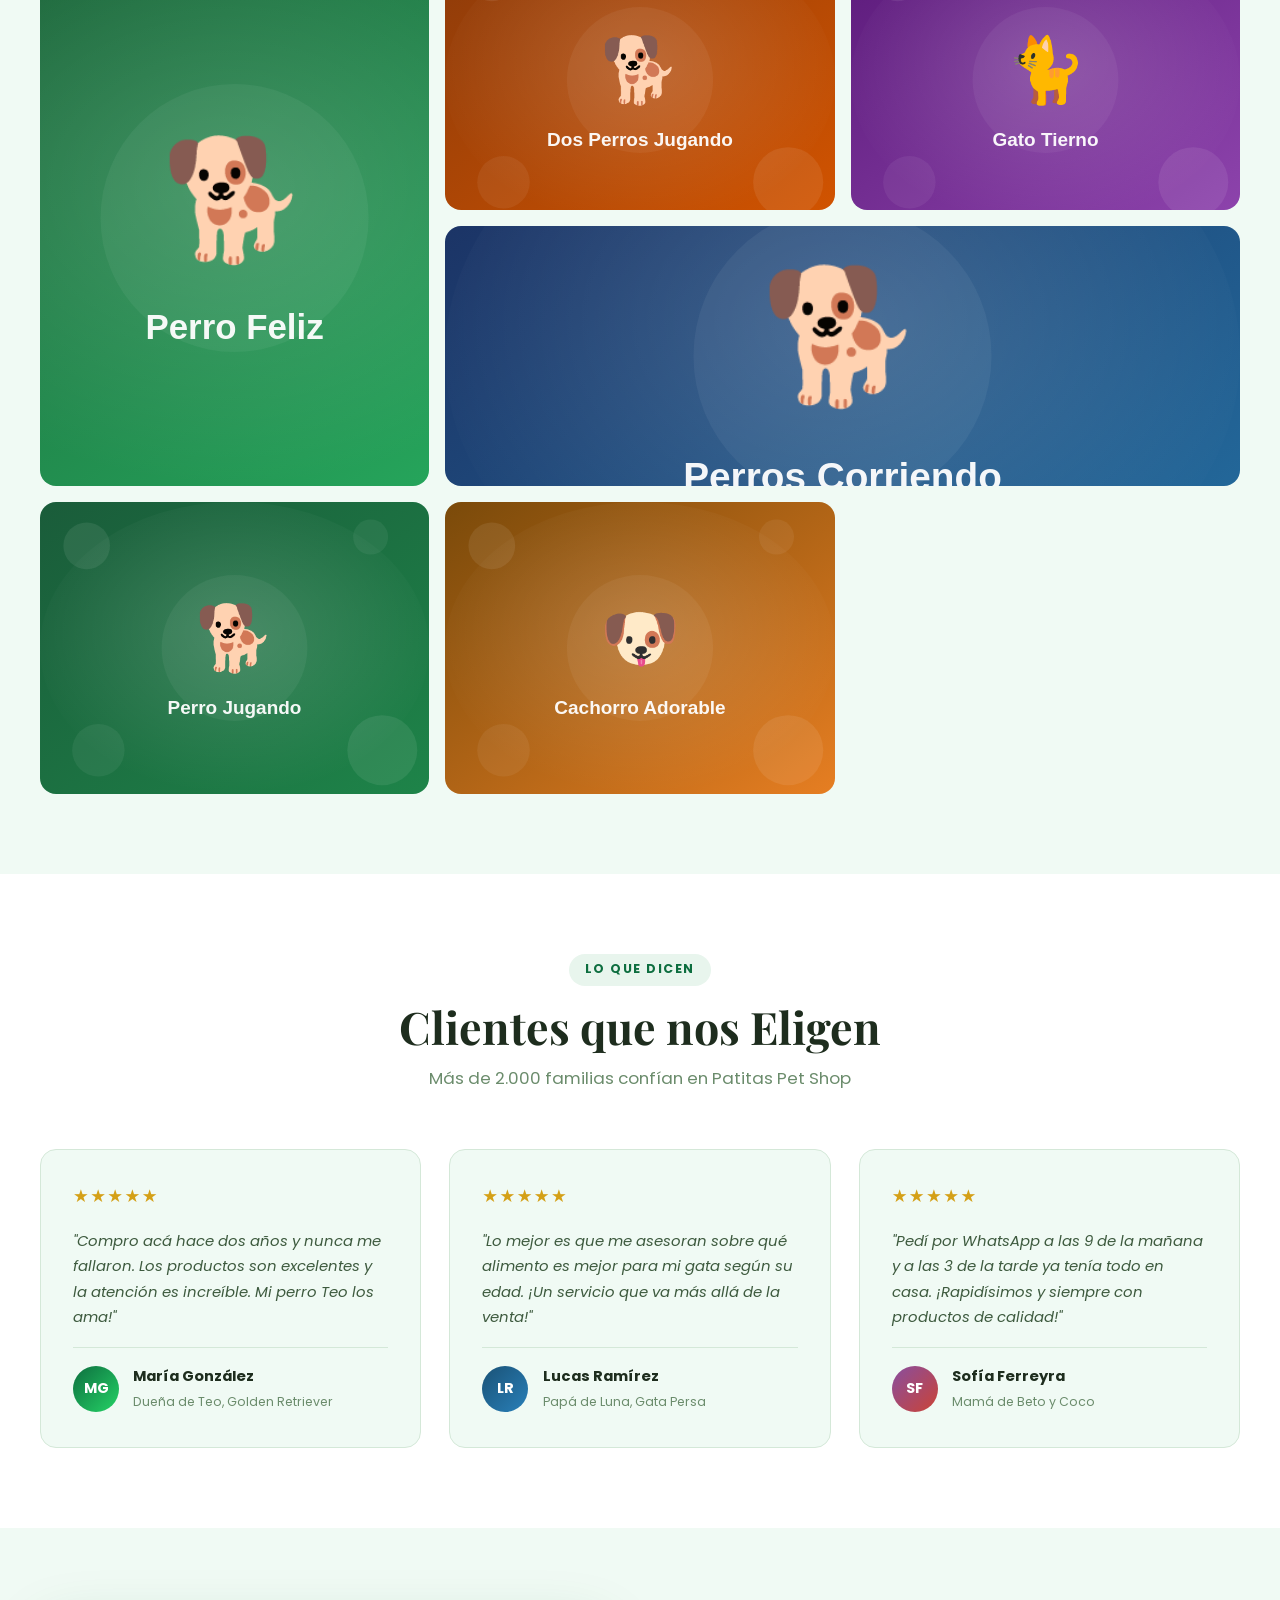
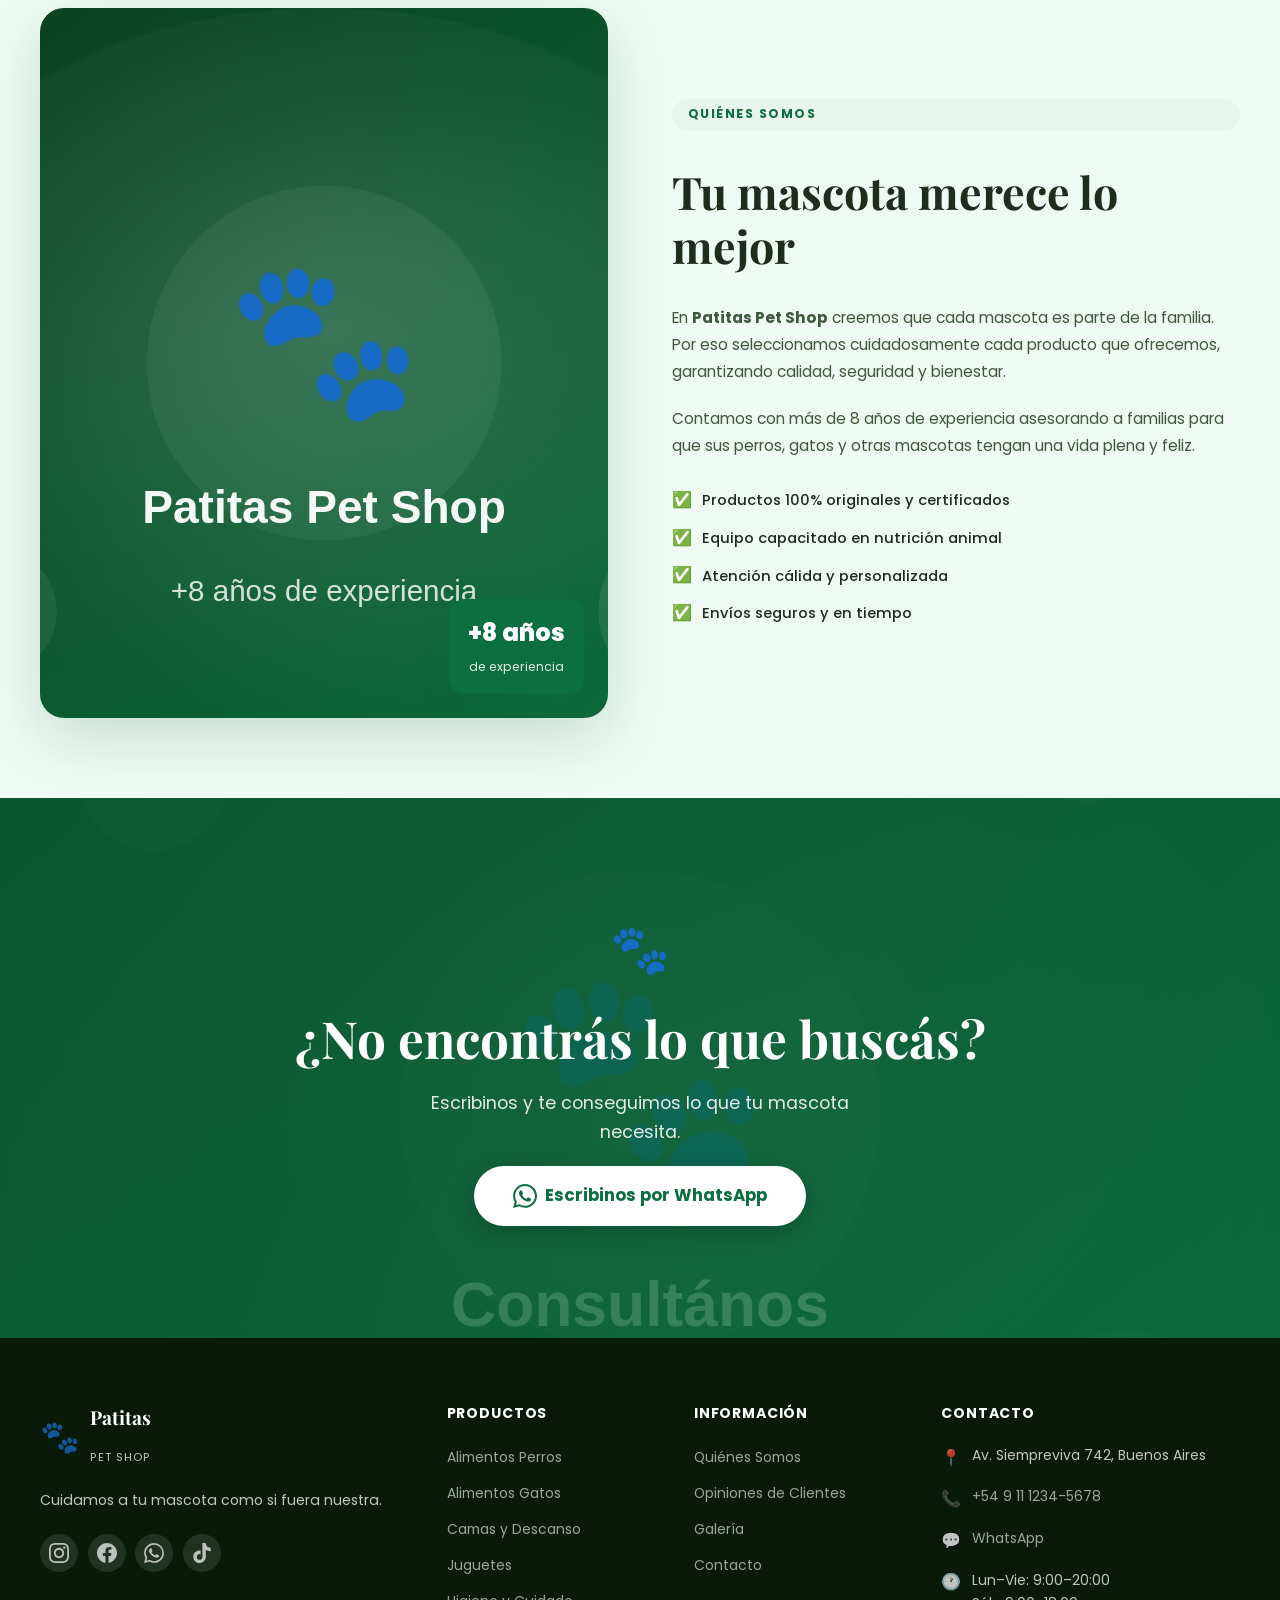
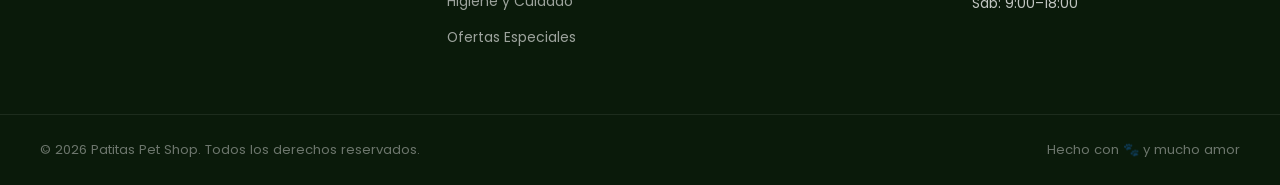
==== commit 3ff2784e: "Reemplazar imágenes rotas por imágenes locales - Genera 24 archivos SVG en assets/images/ con gradie" ====
--- a/index.html
+++ b/index.html
@@ -56,7 +56,7 @@
     <!-- ===== HERO ===== -->
     <section class="hero" id="inicio">
         <div class="hero__bg">
-            <img src="https://images.unsplash.com/photo-1450778869180-41d0601e046e?w=1920&q=85&auto=format&fit=crop" alt="Perro y gato felices" class="hero__bg-img" loading="eager">
+            <img src="assets/images/hero.svg" alt="Perro y gato felices" class="hero__bg-img" loading="eager">
             <div class="hero__overlay"></div>
         </div>
         <div class="hero__content container">
@@ -127,7 +127,7 @@
 
                 <article class="product-card reveal">
                     <div class="product-card__img-wrap">
-                        <img src="https://images.unsplash.com/photo-1589924691995-400dc9ecc119?w=500&q=80&auto=format&fit=crop" alt="Royal Canin Adulto" class="product-card__img" loading="lazy">
+                        <img src="assets/images/prod-royal-canin.svg" alt="Royal Canin Adulto" class="product-card__img" loading="lazy">
                         <span class="product-card__badge badge--hot">Top Venta</span>
                     </div>
                     <div class="product-card__body">
@@ -147,7 +147,7 @@
 
                 <article class="product-card reveal">
                     <div class="product-card__img-wrap">
-                        <img src="https://images.unsplash.com/photo-1601758124510-52d02ddb7cbd?w=500&q=80&auto=format&fit=crop" alt="Pro Plan Adulto" class="product-card__img" loading="lazy">
+                        <img src="assets/images/prod-pro-plan.svg" alt="Pro Plan Adulto" class="product-card__img" loading="lazy">
                         <span class="product-card__badge badge--new">Nuevo</span>
                     </div>
                     <div class="product-card__body">
@@ -166,7 +166,7 @@
 
                 <article class="product-card reveal">
                     <div class="product-card__img-wrap">
-                        <img src="https://images.unsplash.com/photo-1583512603806-077998240c7a?w=500&q=80&auto=format&fit=crop" alt="Excellent Adulto" class="product-card__img" loading="lazy">
+                        <img src="assets/images/prod-excellent.svg" alt="Excellent Adulto" class="product-card__img" loading="lazy">
                     </div>
                     <div class="product-card__body">
                         <span class="product-card__cat">Alimento Perros</span>
@@ -184,7 +184,7 @@
 
                 <article class="product-card reveal">
                     <div class="product-card__img-wrap">
-                        <img src="https://images.unsplash.com/photo-1510771463146-e89e6e86560e?w=500&q=80&auto=format&fit=crop" alt="Piedras Sanitarias Premium" class="product-card__img" loading="lazy">
+                        <img src="assets/images/prod-piedras.svg" alt="Piedras Sanitarias Premium" class="product-card__img" loading="lazy">
                     </div>
                     <div class="product-card__body">
                         <span class="product-card__cat">Higiene Gatos</span>
@@ -202,7 +202,7 @@
 
                 <article class="product-card reveal">
                     <div class="product-card__img-wrap">
-                        <img src="https://images.unsplash.com/photo-1513360371669-4adf3dd7dff8?w=500&q=80&auto=format&fit=crop" alt="Rascador para Gatos" class="product-card__img" loading="lazy">
+                        <img src="assets/images/prod-rascador.svg" alt="Rascador para Gatos" class="product-card__img" loading="lazy">
                     </div>
                     <div class="product-card__body">
                         <span class="product-card__cat">Accesorios Gatos</span>
@@ -220,7 +220,7 @@
 
                 <article class="product-card reveal">
                     <div class="product-card__img-wrap">
-                        <img src="https://images.unsplash.com/photo-1548767797-d8c844163c4a?w=500&q=80&auto=format&fit=crop" alt="Cama Premium para Perros" class="product-card__img" loading="lazy">
+                        <img src="assets/images/prod-cama.svg" alt="Cama Premium para Perros" class="product-card__img" loading="lazy">
                     </div>
                     <div class="product-card__body">
                         <span class="product-card__cat">Camas & Descanso</span>
@@ -251,7 +251,7 @@
             <div class="categories__grid">
                 <a href="https://wa.me/5491112345678?text=Hola!%20Quisiera%20ver%20los%20alimentos%20para%20perros." target="_blank" rel="noopener noreferrer" class="cat-card reveal">
                     <div class="cat-card__img-wrap">
-                        <img src="https://images.unsplash.com/photo-1587300003388-59208cc962cb?w=400&q=80&auto=format&fit=crop" alt="Alimentos para Perros" loading="lazy">
+                        <img src="assets/images/cat-alimento-perros.svg" alt="Alimentos para Perros" loading="lazy">
                         <div class="cat-card__overlay"></div>
                     </div>
                     <div class="cat-card__content">
@@ -261,7 +261,7 @@
                 </a>
                 <a href="https://wa.me/5491112345678?text=Hola!%20Quisiera%20ver%20los%20alimentos%20para%20gatos." target="_blank" rel="noopener noreferrer" class="cat-card reveal">
                     <div class="cat-card__img-wrap">
-                        <img src="https://images.unsplash.com/photo-1574144611937-0df059b5ef3e?w=400&q=80&auto=format&fit=crop" alt="Alimentos para Gatos" loading="lazy">
+                        <img src="assets/images/cat-alimento-gatos.svg" alt="Alimentos para Gatos" loading="lazy">
                         <div class="cat-card__overlay"></div>
                     </div>
                     <div class="cat-card__content">
@@ -271,7 +271,7 @@
                 </a>
                 <a href="https://wa.me/5491112345678?text=Hola!%20Quisiera%20ver%20los%20juguetes." target="_blank" rel="noopener noreferrer" class="cat-card reveal">
                     <div class="cat-card__img-wrap">
-                        <img src="https://images.unsplash.com/photo-1576201836106-db1758fd1c97?w=400&q=80&auto=format&fit=crop" alt="Juguetes" loading="lazy">
+                        <img src="assets/images/cat-juguetes.svg" alt="Juguetes" loading="lazy">
                         <div class="cat-card__overlay"></div>
                     </div>
                     <div class="cat-card__content">
@@ -281,7 +281,7 @@
                 </a>
                 <a href="https://wa.me/5491112345678?text=Hola!%20Quisiera%20ver%20las%20camas." target="_blank" rel="noopener noreferrer" class="cat-card reveal">
                     <div class="cat-card__img-wrap">
-                        <img src="https://images.unsplash.com/photo-1548767797-d8c844163c4a?w=400&q=80&auto=format&fit=crop" alt="Camas" loading="lazy">
+                        <img src="assets/images/cat-camas.svg" alt="Camas" loading="lazy">
                         <div class="cat-card__overlay"></div>
                     </div>
                     <div class="cat-card__content">
@@ -291,7 +291,7 @@
                 </a>
                 <a href="https://wa.me/5491112345678?text=Hola!%20Quisiera%20ver%20las%20correas." target="_blank" rel="noopener noreferrer" class="cat-card reveal">
                     <div class="cat-card__img-wrap">
-                        <img src="https://images.unsplash.com/photo-1601758003122-53c40e686a19?w=400&q=80&auto=format&fit=crop" alt="Correas" loading="lazy">
+                        <img src="assets/images/cat-correas.svg" alt="Correas" loading="lazy">
                         <div class="cat-card__overlay"></div>
                     </div>
                     <div class="cat-card__content">
@@ -301,7 +301,7 @@
                 </a>
                 <a href="https://wa.me/5491112345678?text=Hola!%20Quisiera%20ver%20los%20productos%20de%20higiene." target="_blank" rel="noopener noreferrer" class="cat-card reveal">
                     <div class="cat-card__img-wrap">
-                        <img src="https://images.unsplash.com/photo-1584820927498-cfe5211fd8bf?w=400&q=80&auto=format&fit=crop" alt="Higiene" loading="lazy">
+                        <img src="assets/images/cat-higiene.svg" alt="Higiene" loading="lazy">
                         <div class="cat-card__overlay"></div>
                     </div>
                     <div class="cat-card__content">
@@ -326,7 +326,7 @@
                 <article class="promo-card reveal">
                     <div class="promo-card__discount">-20%</div>
                     <div class="promo-card__img-wrap">
-                        <img src="https://images.unsplash.com/photo-1589924691995-400dc9ecc119?w=500&q=80&auto=format&fit=crop" alt="Royal Canin Cachorro" loading="lazy">
+                        <img src="assets/images/promo-cachorro.svg" alt="Royal Canin Cachorro" loading="lazy">
                     </div>
                     <div class="promo-card__body">
                         <span class="promo-card__tag">Oferta semana</span>
@@ -345,7 +345,7 @@
                 <article class="promo-card promo-card--featured reveal">
                     <div class="promo-card__discount">-30%</div>
                     <div class="promo-card__img-wrap">
-                        <img src="https://images.unsplash.com/photo-1601758124510-52d02ddb7cbd?w=500&q=80&auto=format&fit=crop" alt="Kit Higiene Gatos" loading="lazy">
+                        <img src="assets/images/promo-higiene-gatos.svg" alt="Kit Higiene Gatos" loading="lazy">
                     </div>
                     <div class="promo-card__body">
                         <span class="promo-card__tag">Super Oferta</span>
@@ -364,7 +364,7 @@
                 <article class="promo-card reveal">
                     <div class="promo-card__discount">-15%</div>
                     <div class="promo-card__img-wrap">
-                        <img src="https://images.unsplash.com/photo-1576201836106-db1758fd1c97?w=500&q=80&auto=format&fit=crop" alt="Pack Juguetes" loading="lazy">
+                        <img src="assets/images/promo-juguetes.svg" alt="Pack Juguetes" loading="lazy">
                     </div>
                     <div class="promo-card__body">
                         <span class="promo-card__tag">Oferta semana</span>
@@ -394,27 +394,27 @@
             </div>
             <div class="gallery__grid">
                 <div class="gallery__item gallery__item--tall reveal">
-                    <img src="https://images.unsplash.com/photo-1530281700549-e82e7bf110d6?w=600&q=80&auto=format&fit=crop" alt="Perro feliz" loading="lazy">
+                    <img src="assets/images/gallery-1.svg" alt="Perro feliz" loading="lazy">
                     <div class="gallery__overlay"><span>🐾</span></div>
                 </div>
                 <div class="gallery__item reveal">
-                    <img src="https://images.unsplash.com/photo-1533743983669-94fa5c4338ec?w=600&q=80&auto=format&fit=crop" alt="Dos perros jugando" loading="lazy">
+                    <img src="assets/images/gallery-2.svg" alt="Dos perros jugando" loading="lazy">
                     <div class="gallery__overlay"><span>🐾</span></div>
                 </div>
                 <div class="gallery__item reveal">
-                    <img src="https://images.unsplash.com/photo-1514888286974-6c03e2ca1dba?w=600&q=80&auto=format&fit=crop" alt="Gato tierno" loading="lazy">
+                    <img src="assets/images/gallery-3.svg" alt="Gato tierno" loading="lazy">
                     <div class="gallery__overlay"><span>🐾</span></div>
                 </div>
                 <div class="gallery__item gallery__item--wide reveal">
-                    <img src="https://images.unsplash.com/photo-1548199973-03cce0bbc87b?w=800&q=80&auto=format&fit=crop" alt="Perros corriendo" loading="lazy">
+                    <img src="assets/images/gallery-4.svg" alt="Perros corriendo" loading="lazy">
                     <div class="gallery__overlay"><span>🐾</span></div>
                 </div>
                 <div class="gallery__item reveal">
-                    <img src="https://images.unsplash.com/photo-1561037404-61cd46aa615b?w=600&q=80&auto=format&fit=crop" alt="Perro jugando" loading="lazy">
+                    <img src="assets/images/gallery-5.svg" alt="Perro jugando" loading="lazy">
                     <div class="gallery__overlay"><span>🐾</span></div>
                 </div>
                 <div class="gallery__item reveal">
-                    <img src="https://images.unsplash.com/photo-1592194996308-7b43878e84a6?w=600&q=80&auto=format&fit=crop" alt="Cachorro adorable" loading="lazy">
+                    <img src="assets/images/gallery-6.svg" alt="Cachorro adorable" loading="lazy">
                     <div class="gallery__overlay"><span>🐾</span></div>
                 </div>
             </div>
@@ -471,7 +471,7 @@
     <section class="section about" id="nosotros">
         <div class="container about__container">
             <div class="about__img-wrap reveal">
-                <img src="https://images.unsplash.com/photo-1537151625747-768eb2f2b6b8?w=700&q=85&auto=format&fit=crop" alt="Mascota feliz con producto Patitas" loading="lazy">
+                <img src="assets/images/about.svg" alt="Mascota feliz con producto Patitas" loading="lazy">
                 <div class="about__img-badge">
                     <strong>+8 años</strong>
                     <span>de experiencia</span>
@@ -507,7 +507,7 @@
     <!-- ===== CTA ===== -->
     <section class="cta" id="contacto">
         <div class="cta__bg">
-            <img src="https://images.unsplash.com/photo-1504595403659-9088ce801e4c?w=1600&q=80&auto=format&fit=crop" alt="Mascota feliz" loading="lazy">
+            <img src="assets/images/cta.svg" alt="Mascota feliz" loading="lazy">
             <div class="cta__overlay"></div>
         </div>
         <div class="cta__content container reveal">
--- a/styles.css
+++ b/styles.css
@@ -447,8 +447,25 @@
 .product-card__img {
   width: 100%; height: 100%;
   object-fit: cover;
+  object-position: center center;
   transition: transform .5s ease;
 }
+/* Centra el sujeto en cards con animales de cuerpo entero */
+.product-card__img[alt*="Cama"],
+.product-card__img[alt*="Rascador"] {
+  object-position: center 30%;
+}
+/* Cat face cards — centre-top framing */
+.product-card__img[alt*="Piedras"],
+.product-card__img[alt*="Gatos"] {
+  object-position: center 20%;
+}
+/* Category card images */
+.cat-card__img-wrap img {
+  object-position: center center;
+}
+.cat-card[href*="camas"] .cat-card__img-wrap img  { object-position: center 30%; }
+.cat-card[href*="correas"] .cat-card__img-wrap img { object-position: center 40%; }
 .product-card:hover .product-card__img { transform: scale(1.06); }
 .product-card__badge {
   position: absolute;
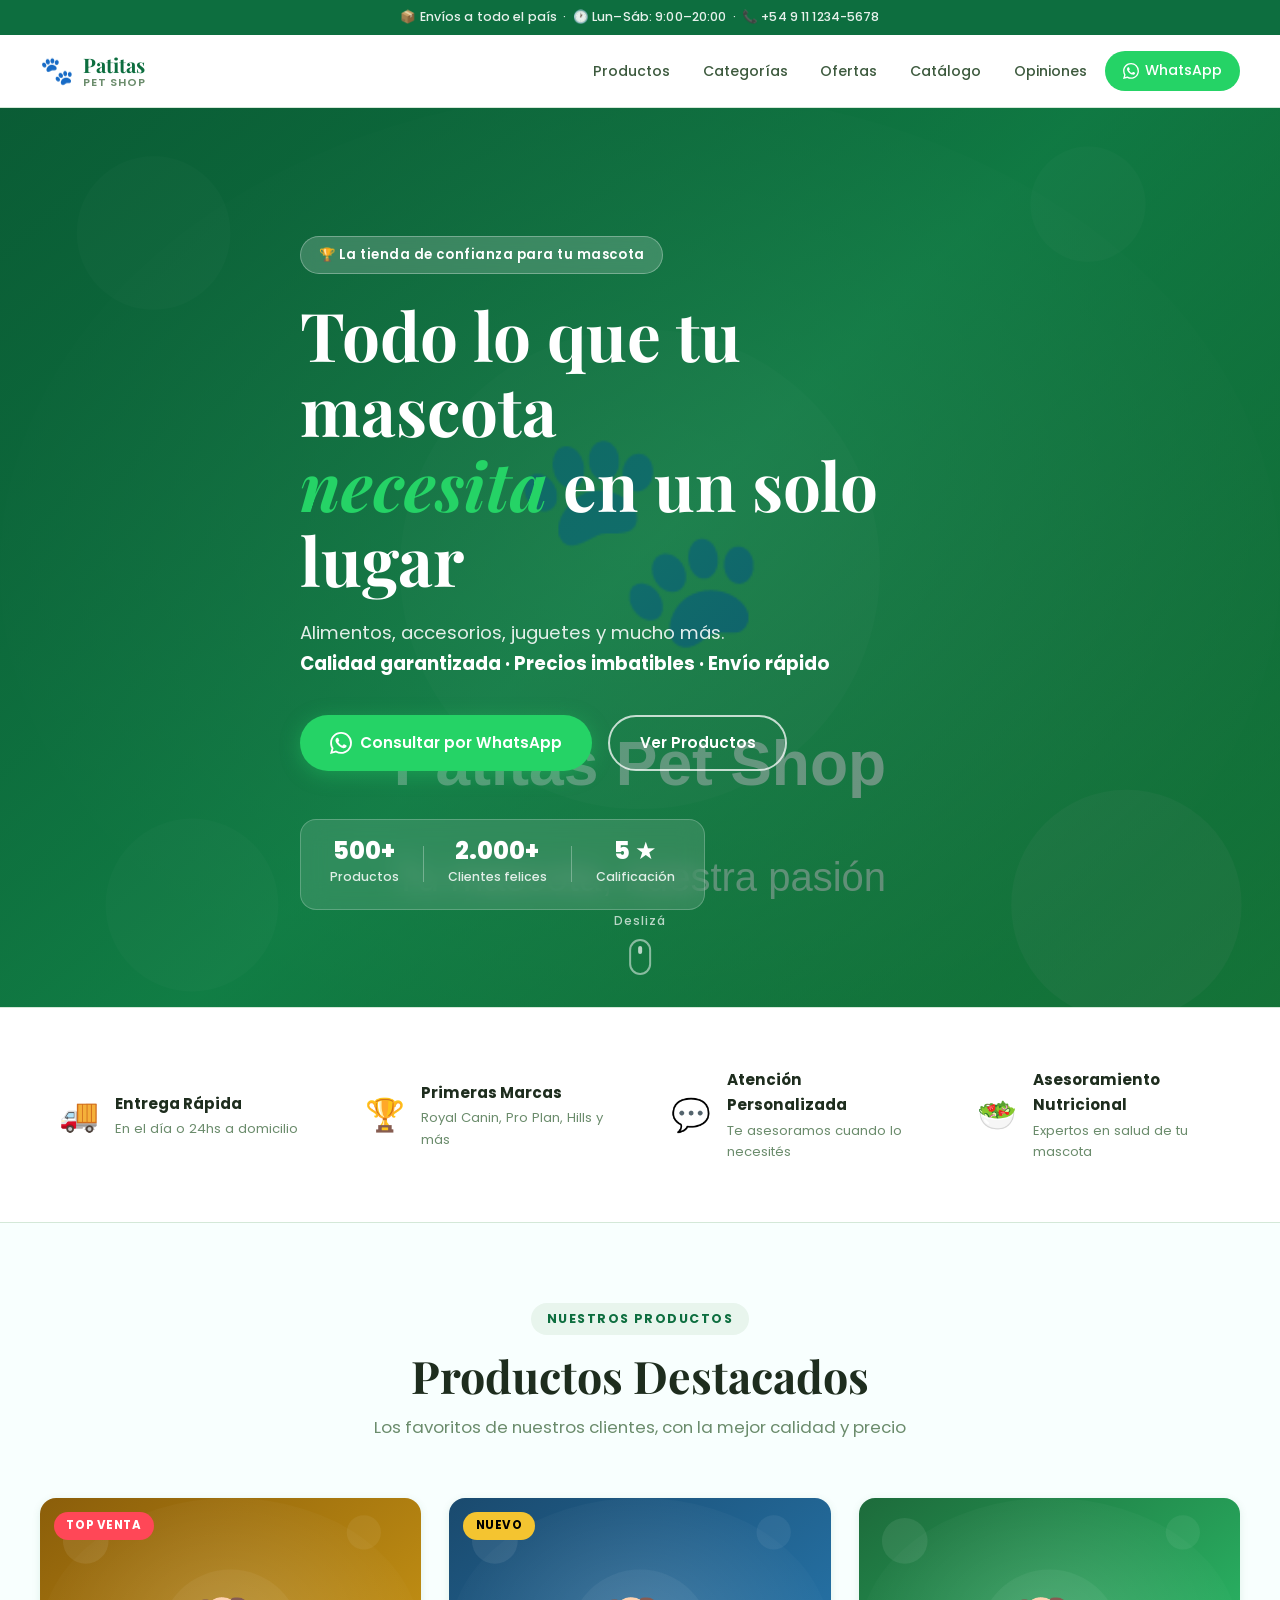
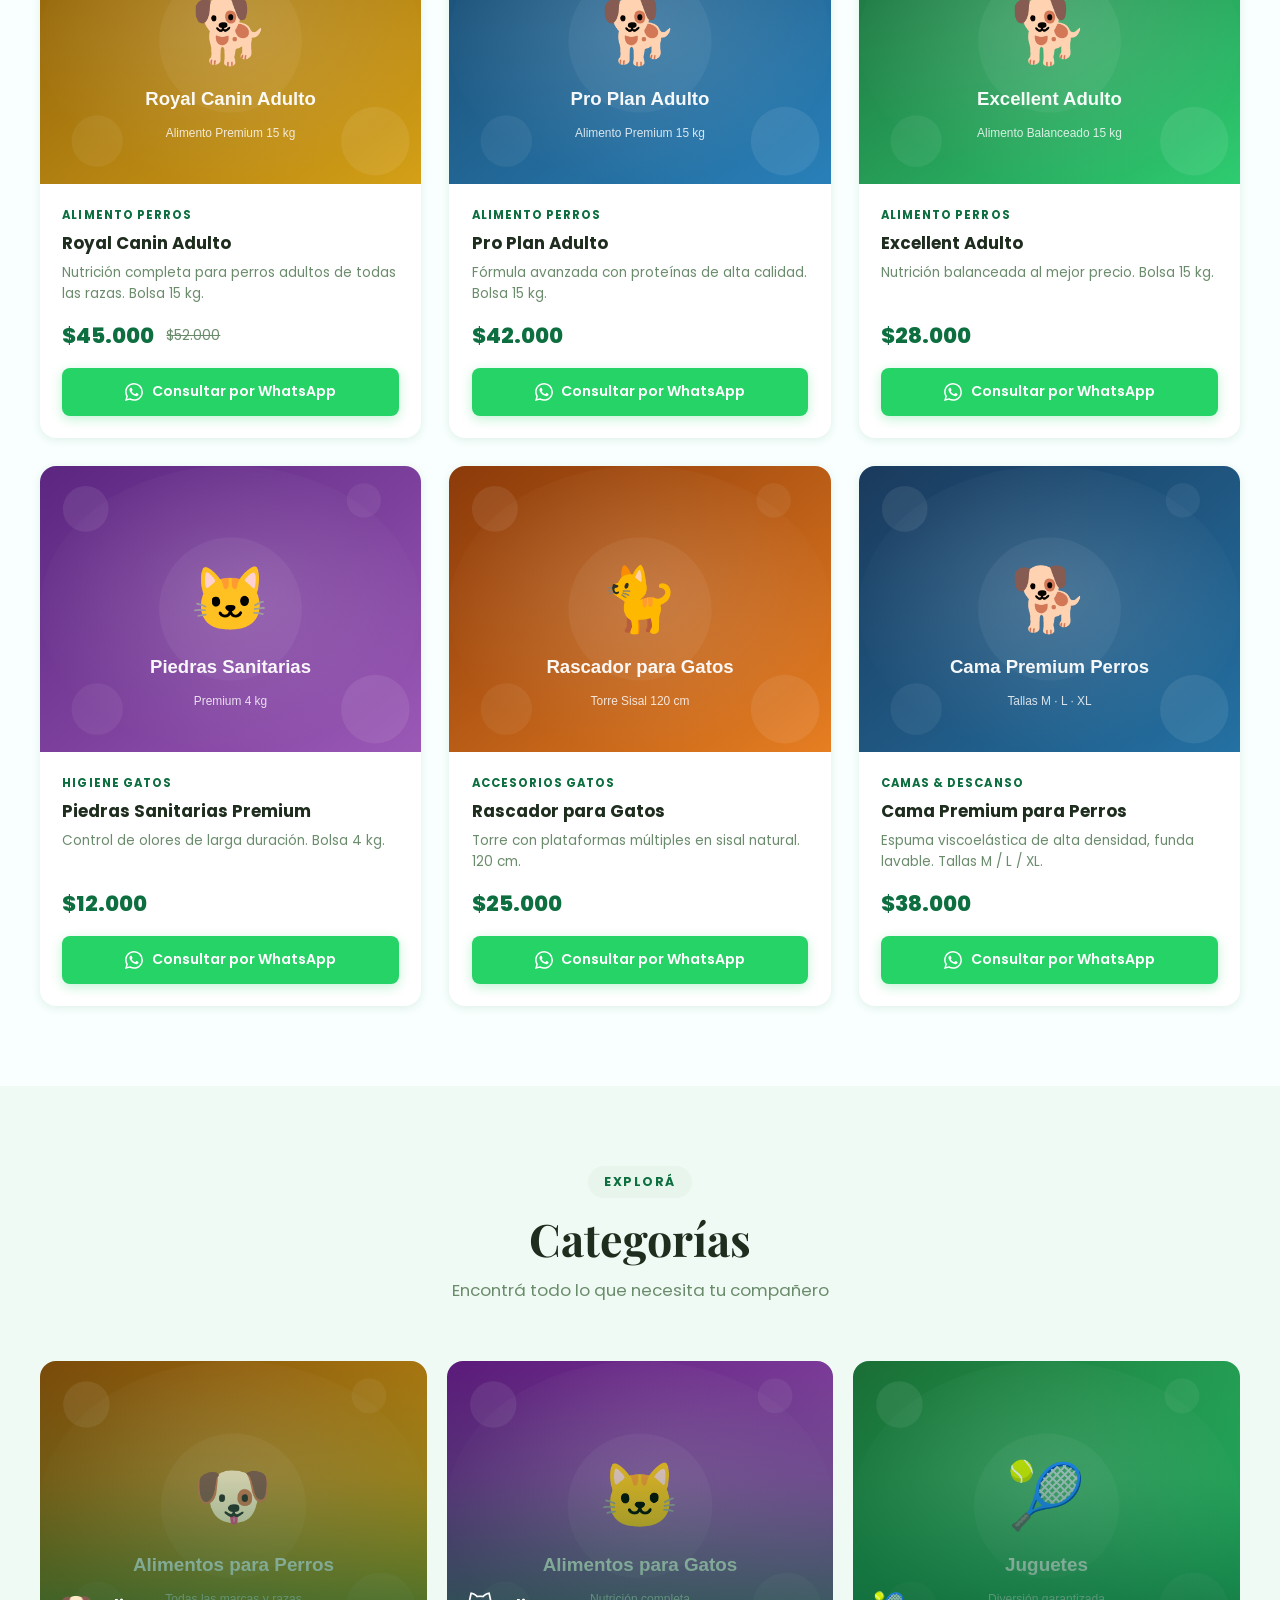
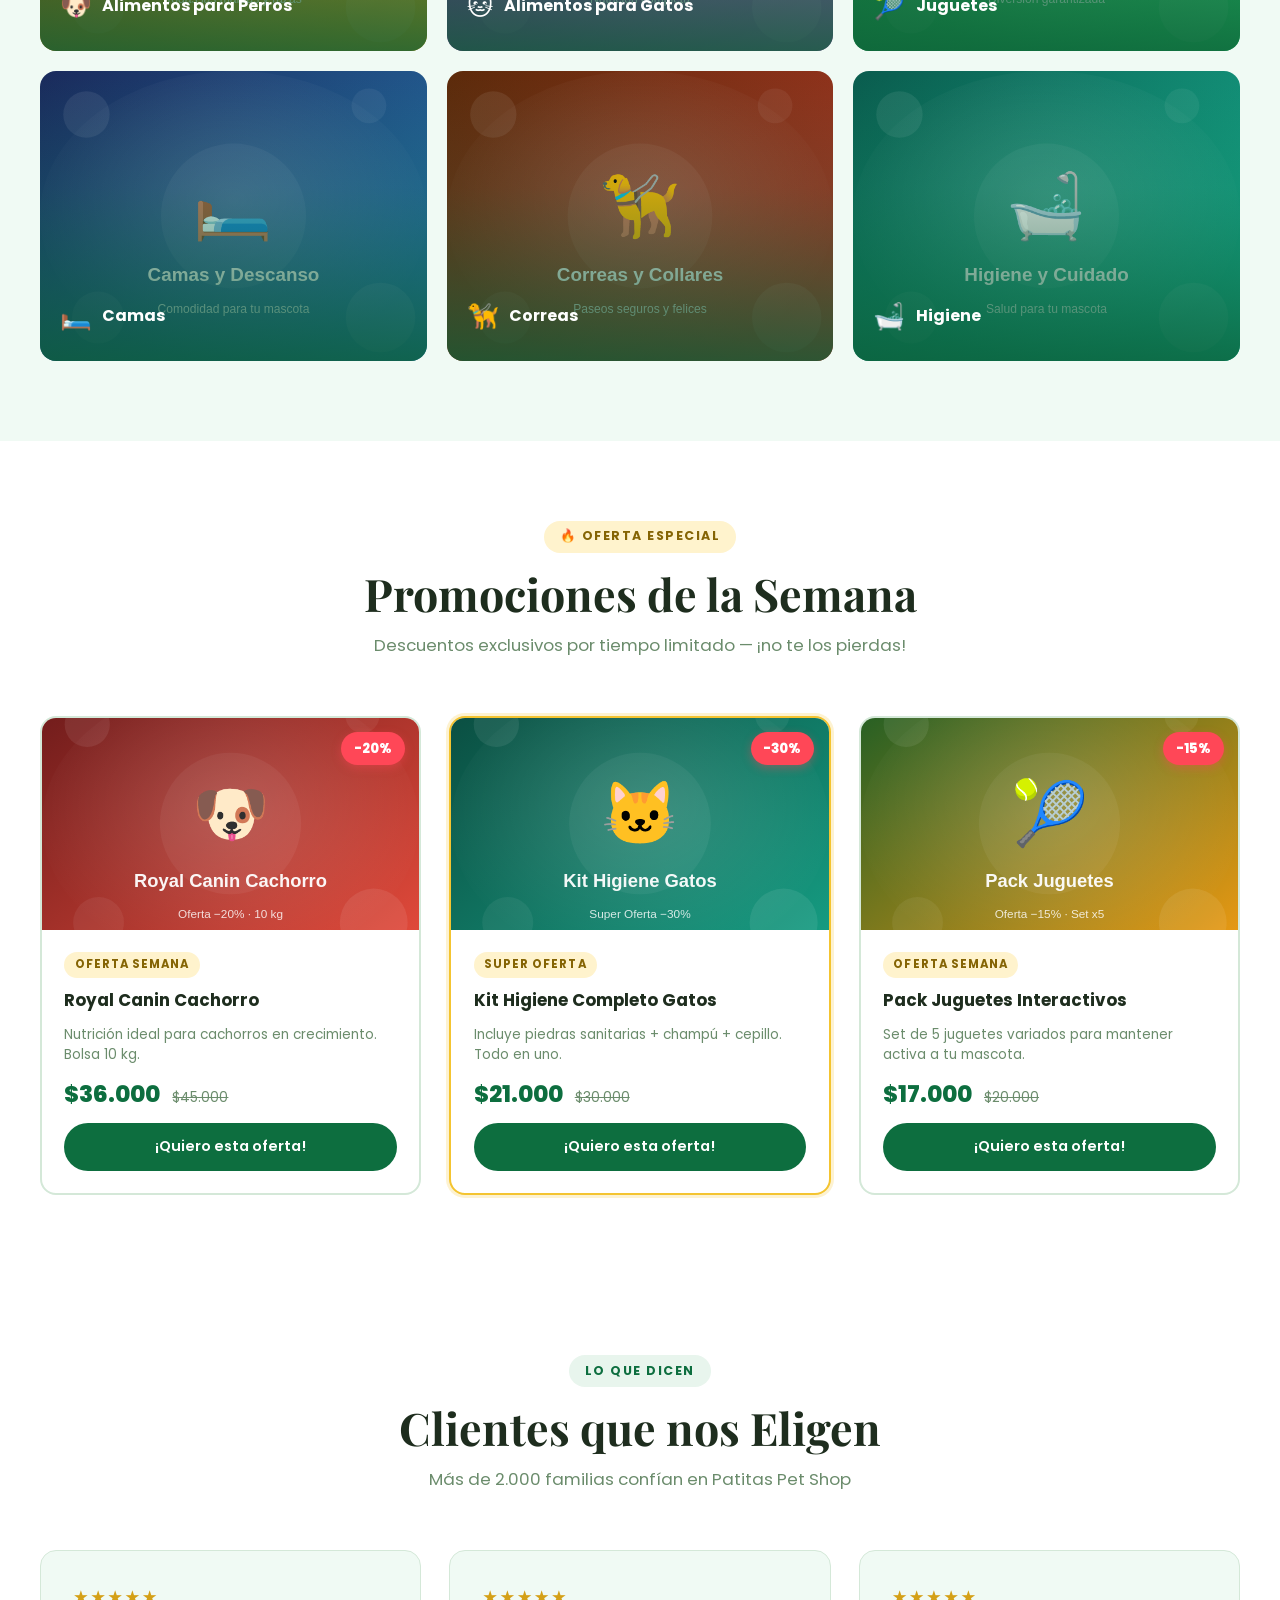
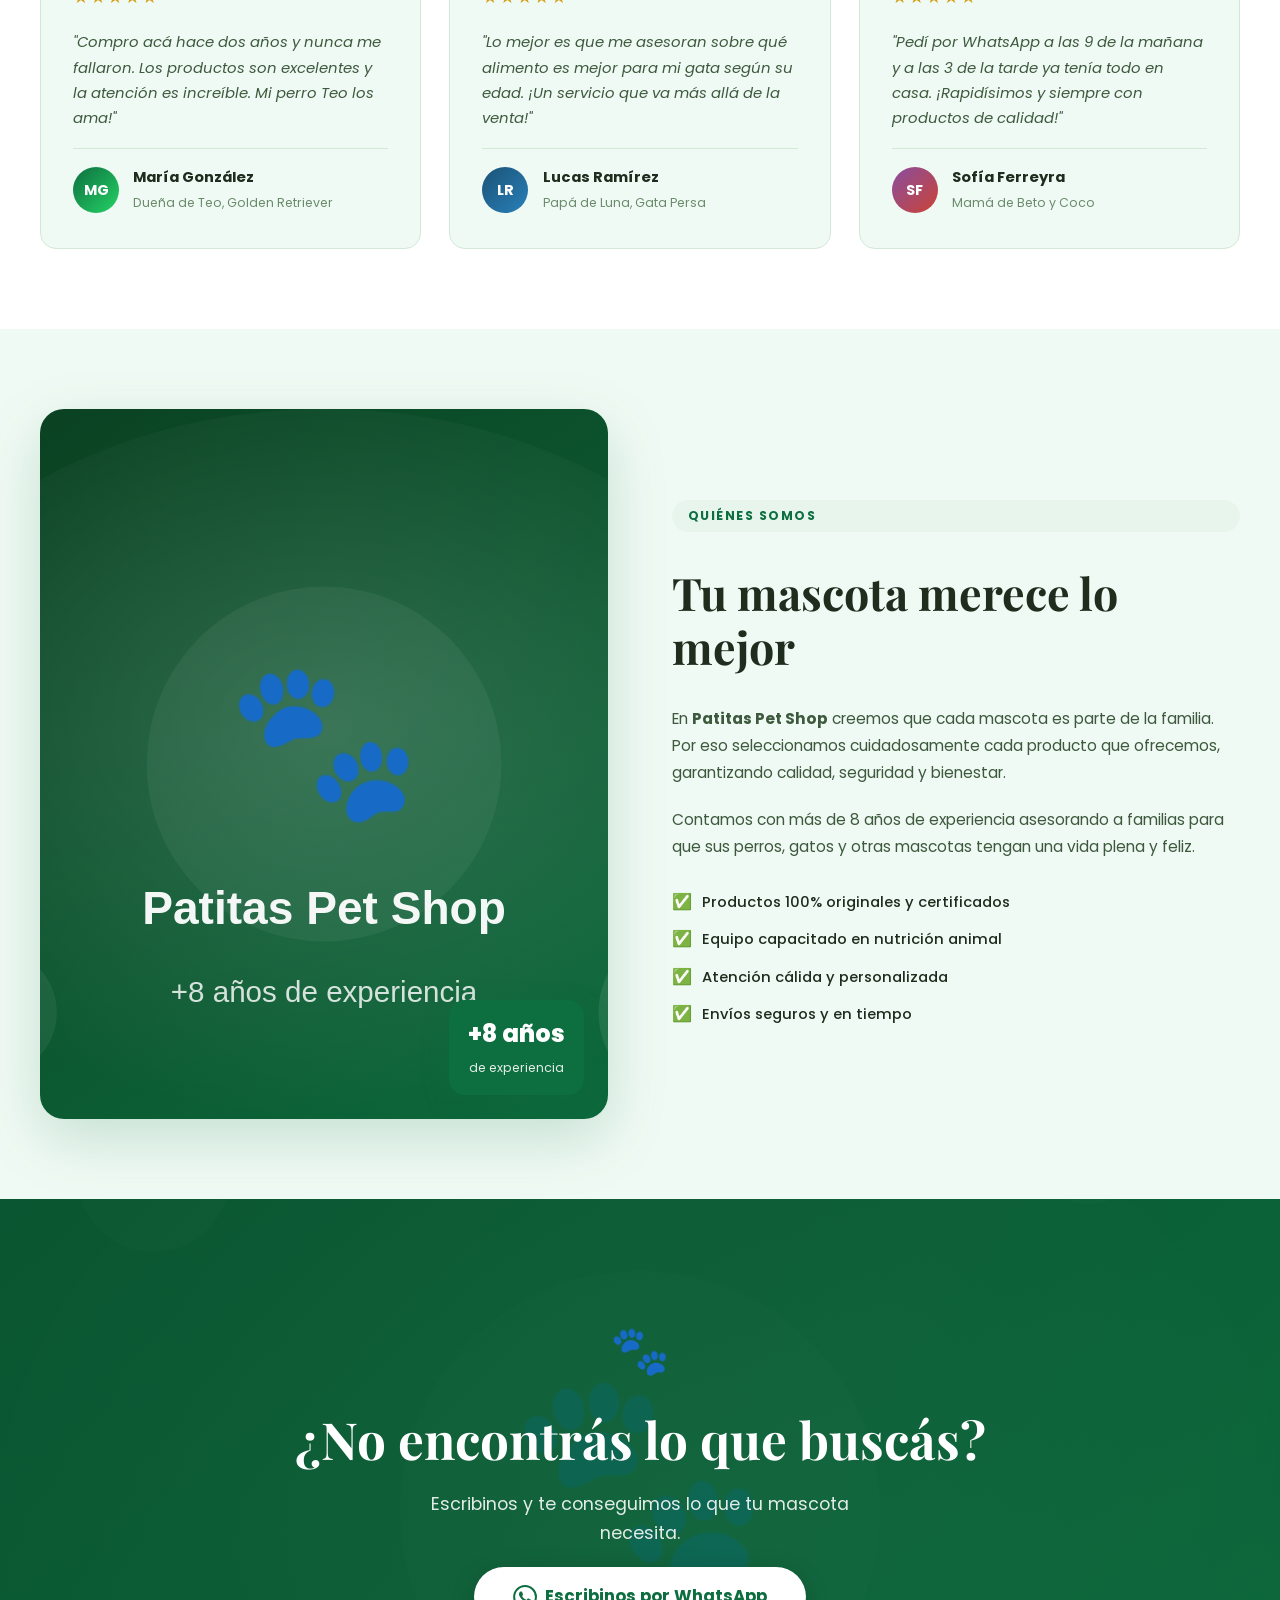
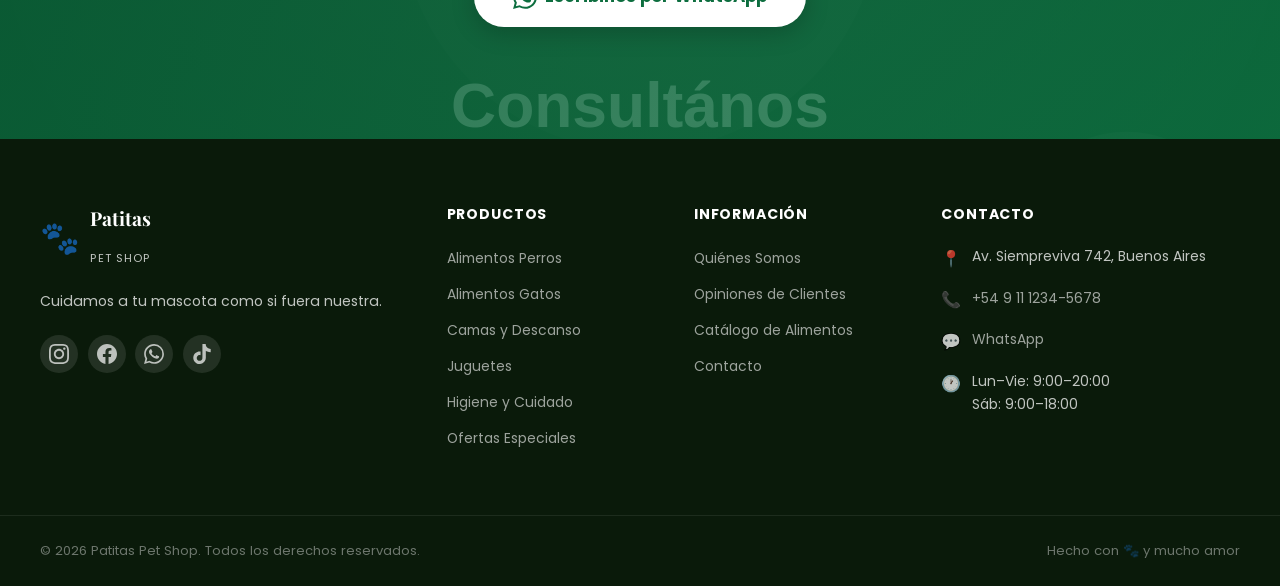
==== commit 302240a6: "Agregar catálogo de alimentos y eliminar galería - Agrega catalogo.html (catálogo de precios de alim" ====
--- a/index.html
+++ b/index.html
@@ -37,7 +37,7 @@
                 <li><a href="#productos" class="nav__link">Productos</a></li>
                 <li><a href="#categorias" class="nav__link">Categorías</a></li>
                 <li><a href="#promociones" class="nav__link">Ofertas</a></li>
-                <li><a href="#galeria" class="nav__link">Galería</a></li>
+                <li><a href="catalogo.html" class="nav__link">Catálogo</a></li>
                 <li><a href="#testimonios" class="nav__link">Opiniones</a></li>
                 <li>
                     <a href="https://wa.me/5491112345678?text=Hola!%20Quisiera%20hacer%20una%20consulta."
@@ -249,7 +249,7 @@
                 <p class="section__subtitle">Encontrá todo lo que necesita tu compañero</p>
             </div>
             <div class="categories__grid">
-                <a href="https://wa.me/5491112345678?text=Hola!%20Quisiera%20ver%20los%20alimentos%20para%20perros." target="_blank" rel="noopener noreferrer" class="cat-card reveal">
+                <a href="catalogo.html" class="cat-card reveal">
                     <div class="cat-card__img-wrap">
                         <img src="assets/images/cat-alimento-perros.svg" alt="Alimentos para Perros" loading="lazy">
                         <div class="cat-card__overlay"></div>
@@ -259,7 +259,7 @@
                         <h3>Alimentos para Perros</h3>
                     </div>
                 </a>
-                <a href="https://wa.me/5491112345678?text=Hola!%20Quisiera%20ver%20los%20alimentos%20para%20gatos." target="_blank" rel="noopener noreferrer" class="cat-card reveal">
+                <a href="catalogo.html" class="cat-card reveal">
                     <div class="cat-card__img-wrap">
                         <img src="assets/images/cat-alimento-gatos.svg" alt="Alimentos para Gatos" loading="lazy">
                         <div class="cat-card__overlay"></div>
@@ -380,43 +380,6 @@
                     </div>
                 </article>
 
-            </div>
-        </div>
-    </section>
-
-    <!-- ===== GALERÍA ===== -->
-    <section class="section gallery" id="galeria">
-        <div class="container">
-            <div class="section__header reveal">
-                <span class="section__tag">Momentos Felices</span>
-                <h2 class="section__title">Nuestra Galería</h2>
-                <p class="section__subtitle">Mascotas felices usando nuestros productos</p>
-            </div>
-            <div class="gallery__grid">
-                <div class="gallery__item gallery__item--tall reveal">
-                    <img src="assets/images/gallery-1.svg" alt="Perro feliz" loading="lazy">
-                    <div class="gallery__overlay"><span>🐾</span></div>
-                </div>
-                <div class="gallery__item reveal">
-                    <img src="assets/images/gallery-2.svg" alt="Dos perros jugando" loading="lazy">
-                    <div class="gallery__overlay"><span>🐾</span></div>
-                </div>
-                <div class="gallery__item reveal">
-                    <img src="assets/images/gallery-3.svg" alt="Gato tierno" loading="lazy">
-                    <div class="gallery__overlay"><span>🐾</span></div>
-                </div>
-                <div class="gallery__item gallery__item--wide reveal">
-                    <img src="assets/images/gallery-4.svg" alt="Perros corriendo" loading="lazy">
-                    <div class="gallery__overlay"><span>🐾</span></div>
-                </div>
-                <div class="gallery__item reveal">
-                    <img src="assets/images/gallery-5.svg" alt="Perro jugando" loading="lazy">
-                    <div class="gallery__overlay"><span>🐾</span></div>
-                </div>
-                <div class="gallery__item reveal">
-                    <img src="assets/images/gallery-6.svg" alt="Cachorro adorable" loading="lazy">
-                    <div class="gallery__overlay"><span>🐾</span></div>
-                </div>
             </div>
         </div>
     </section>
@@ -567,7 +530,7 @@
                 <ul class="footer__links">
                     <li><a href="#nosotros">Quiénes Somos</a></li>
                     <li><a href="#testimonios">Opiniones de Clientes</a></li>
-                    <li><a href="#galeria">Galería</a></li>
+                    <li><a href="catalogo.html">Catálogo de Alimentos</a></li>
                     <li><a href="https://wa.me/5491112345678" target="_blank" rel="noopener noreferrer">Contacto</a></li>
                 </ul>
             </div>
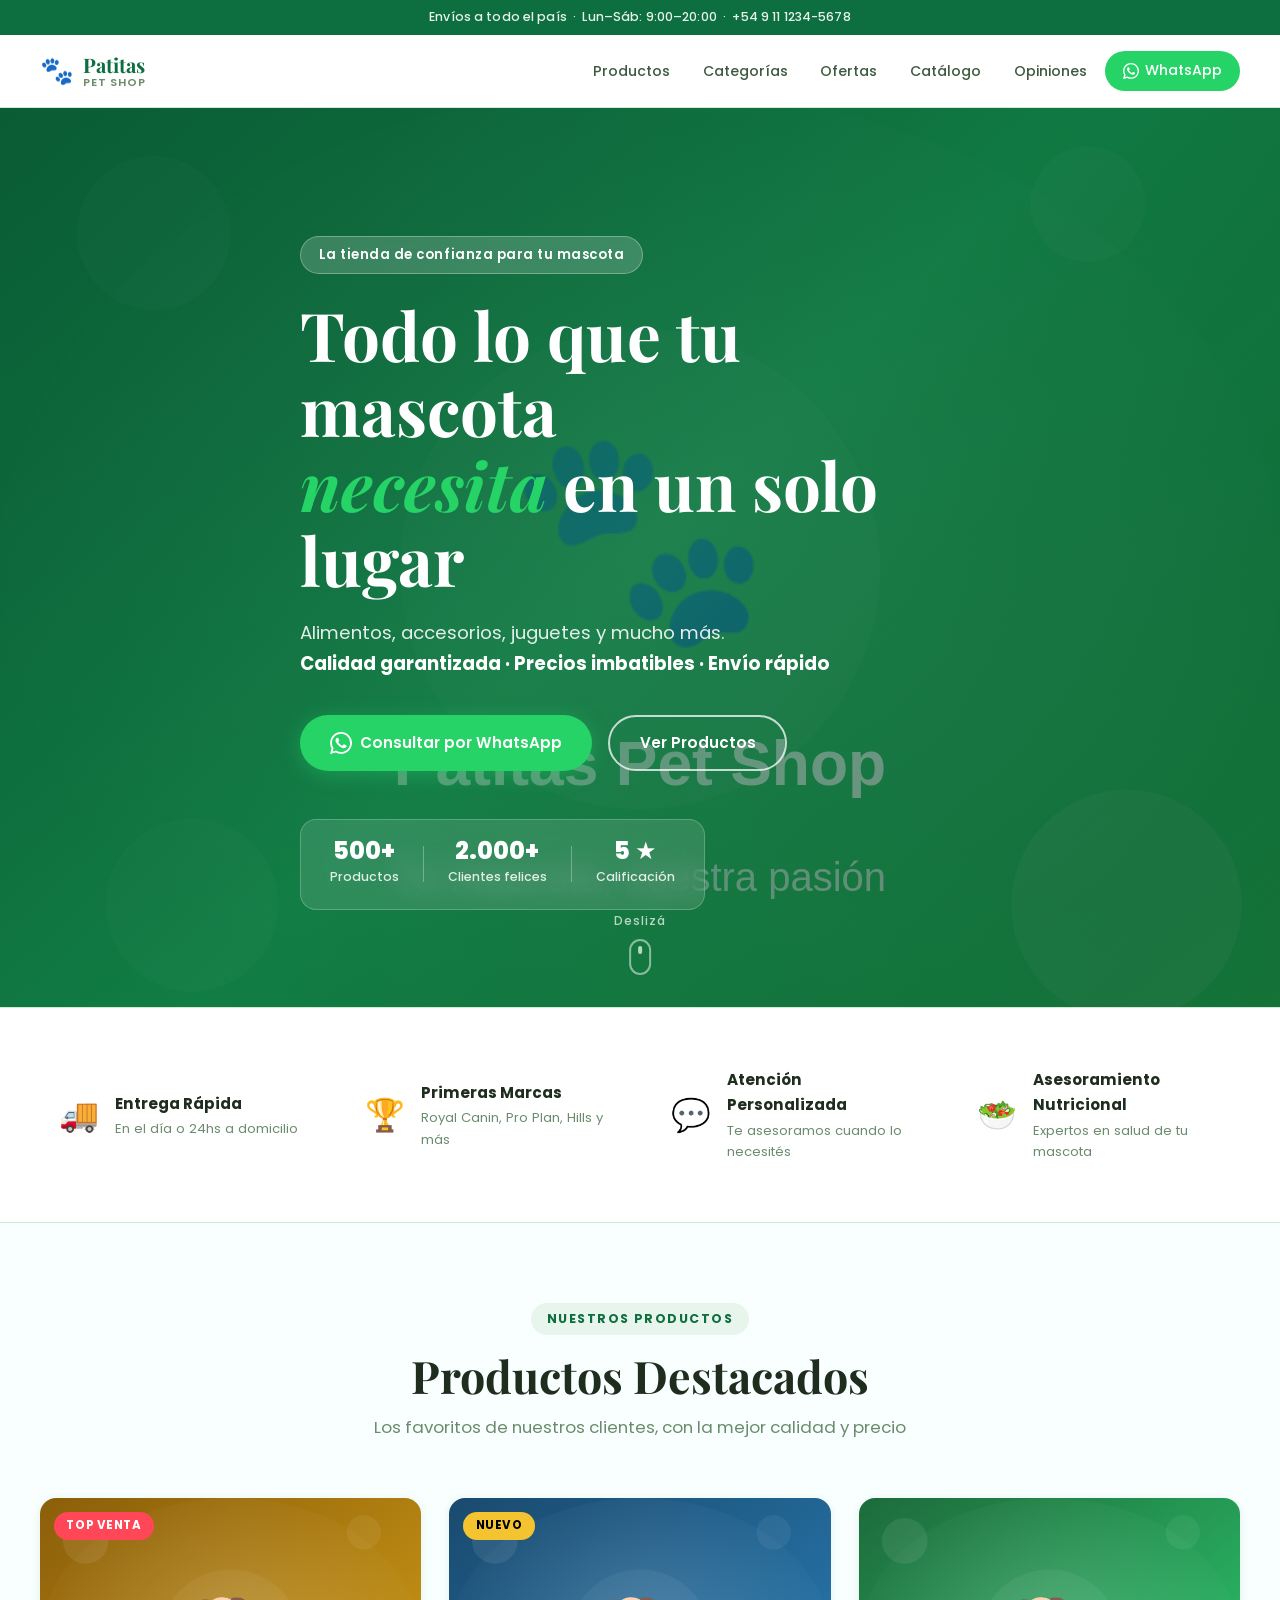
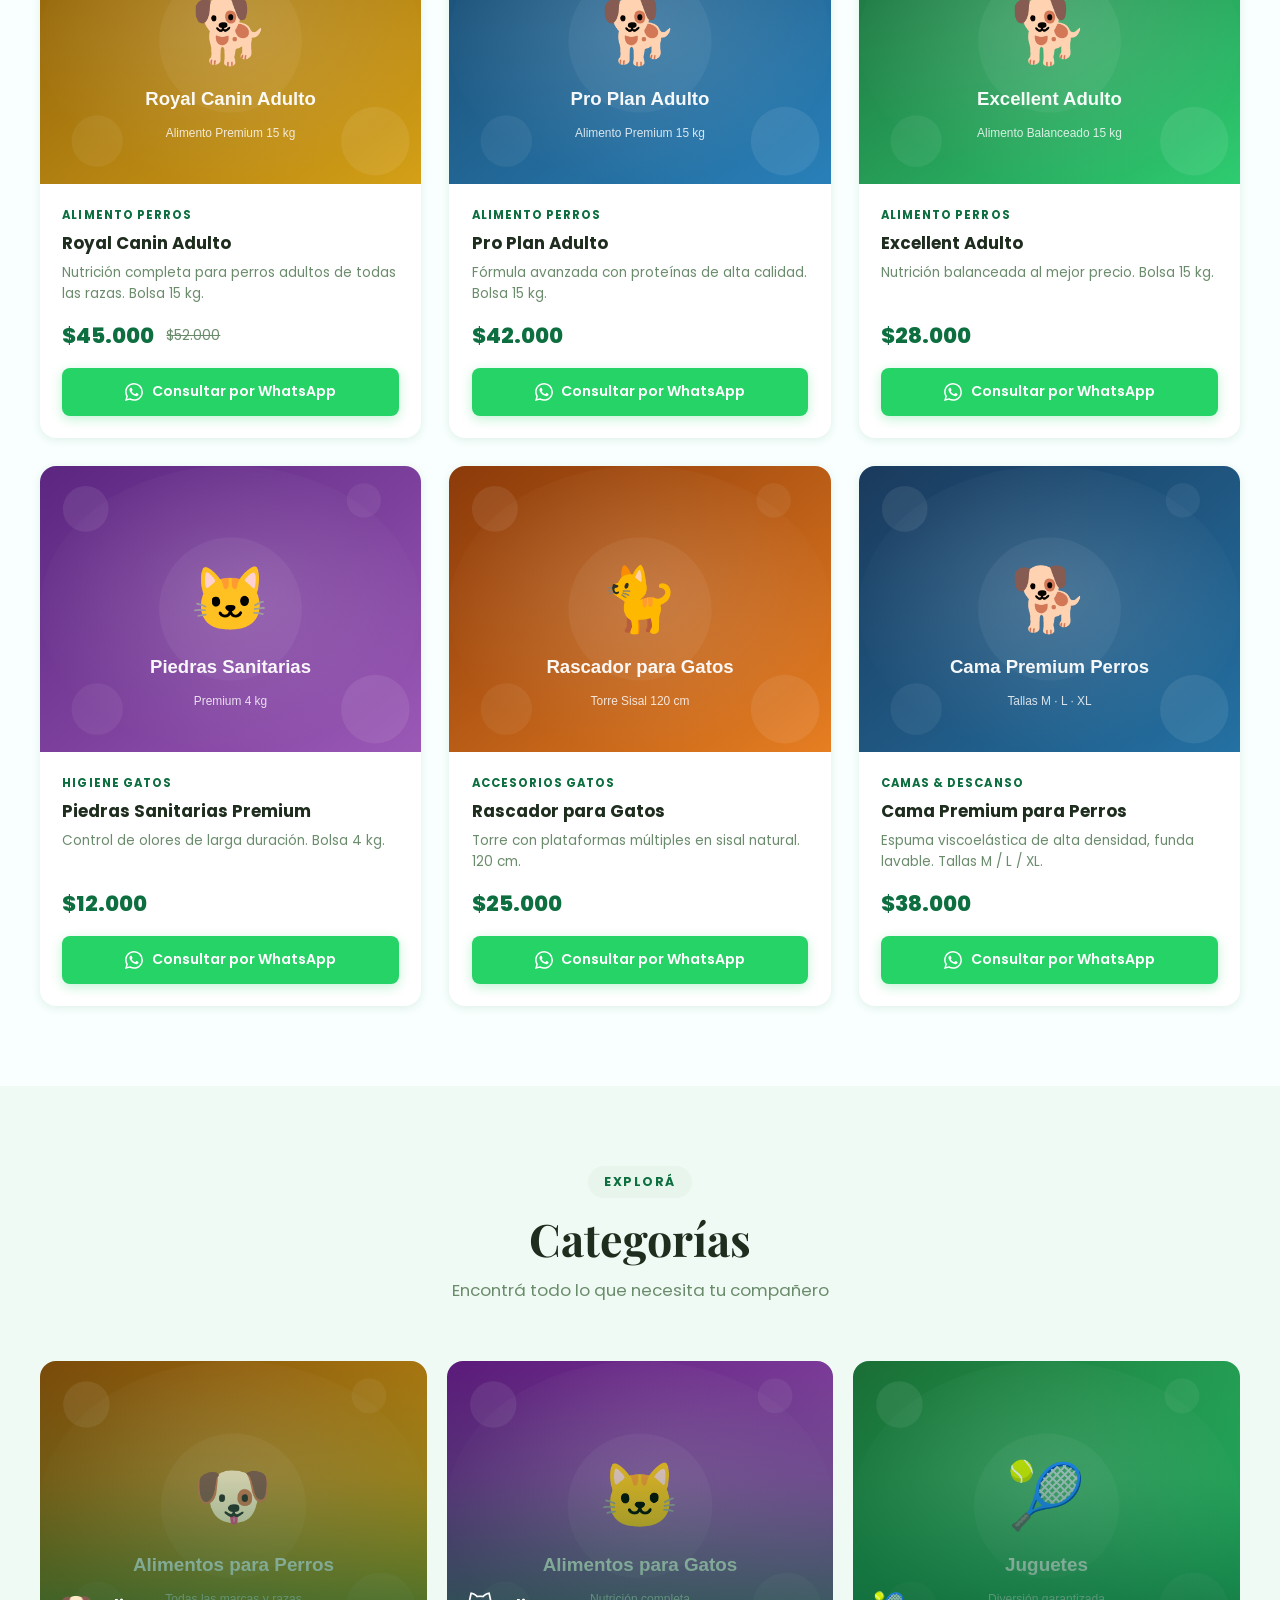
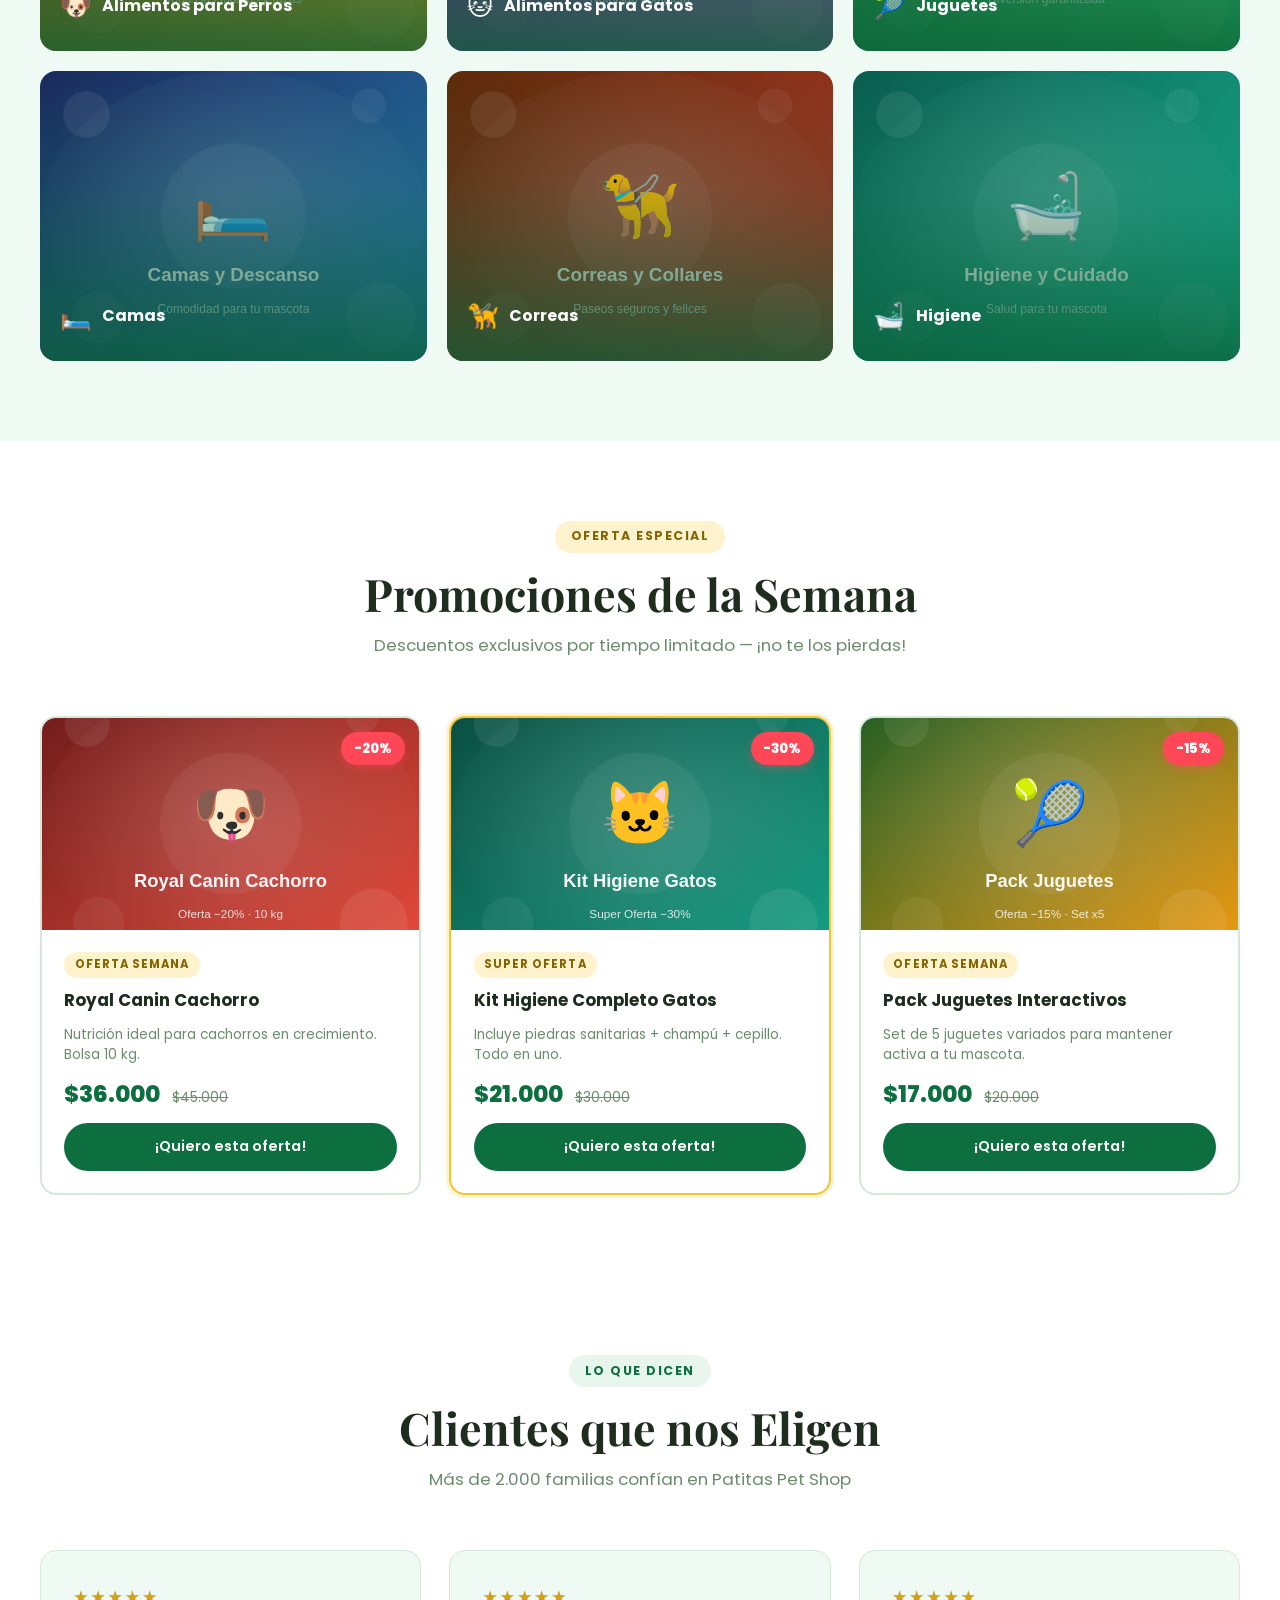
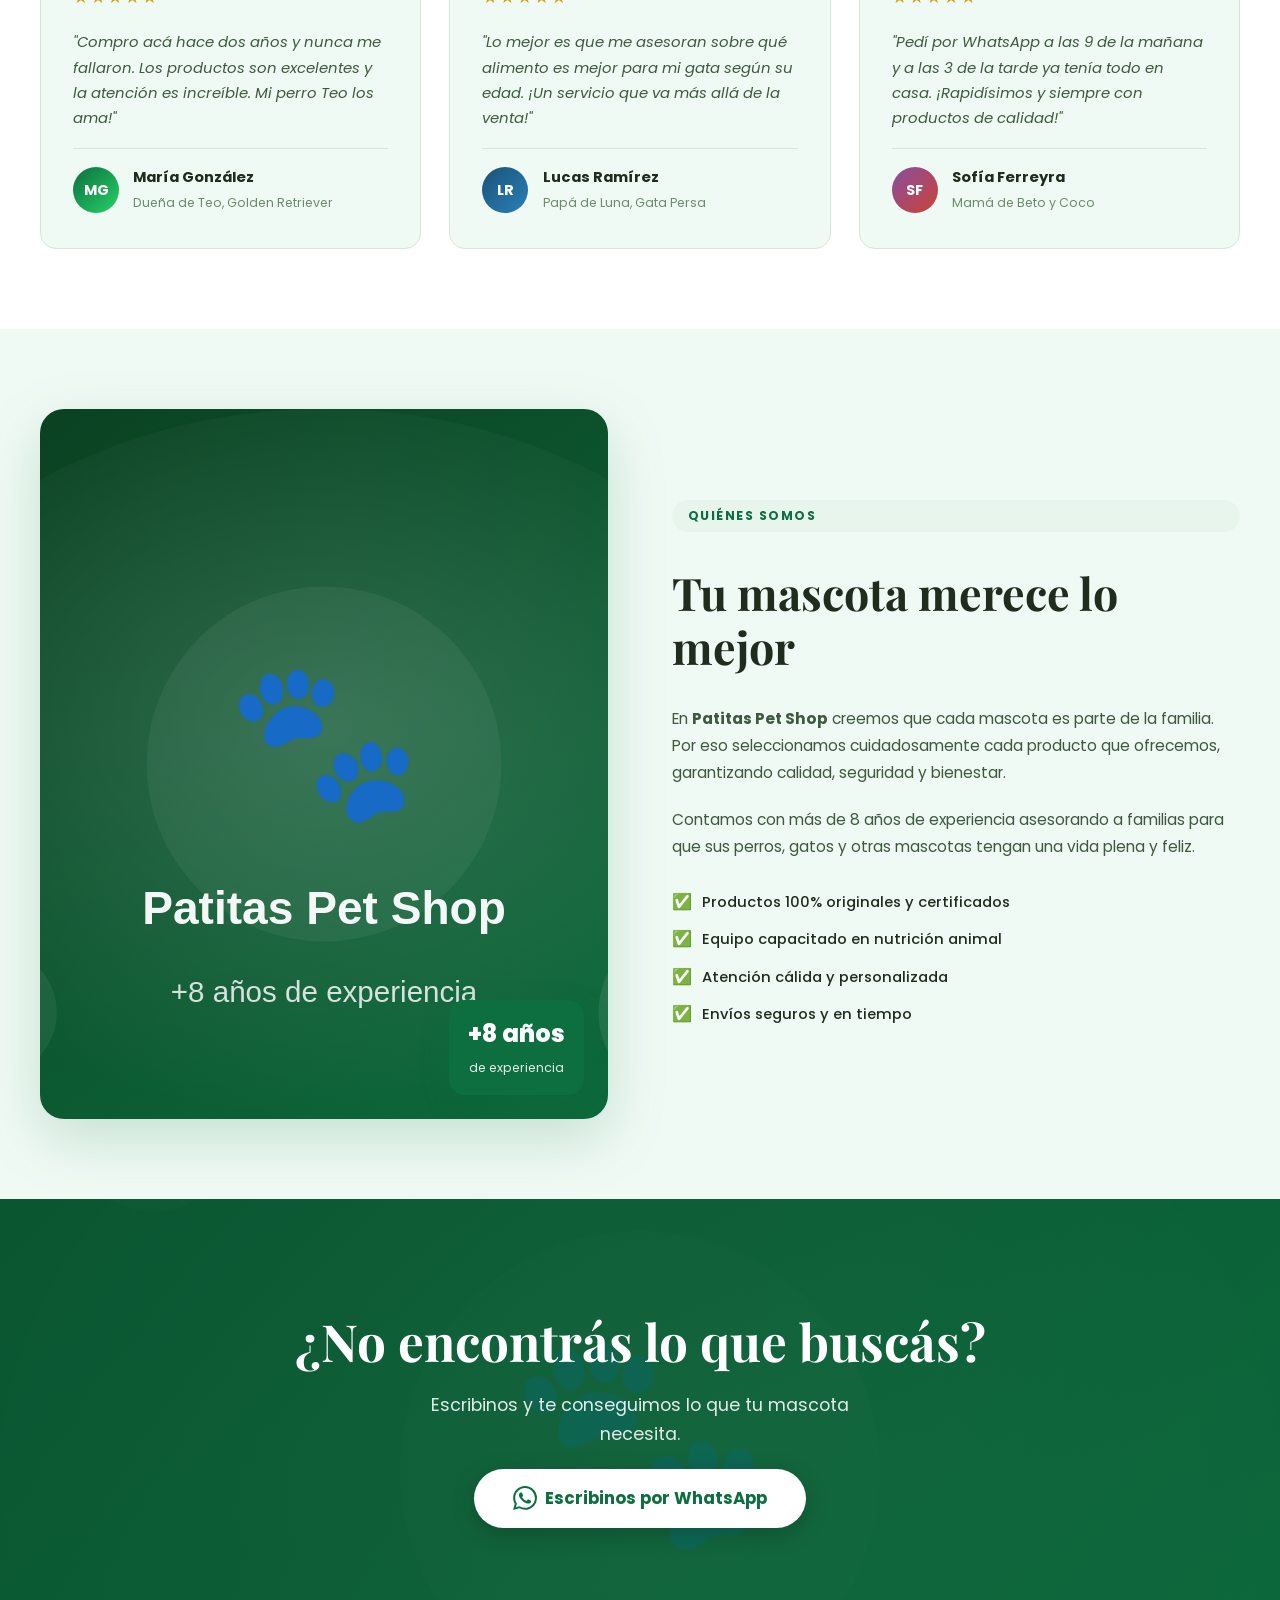
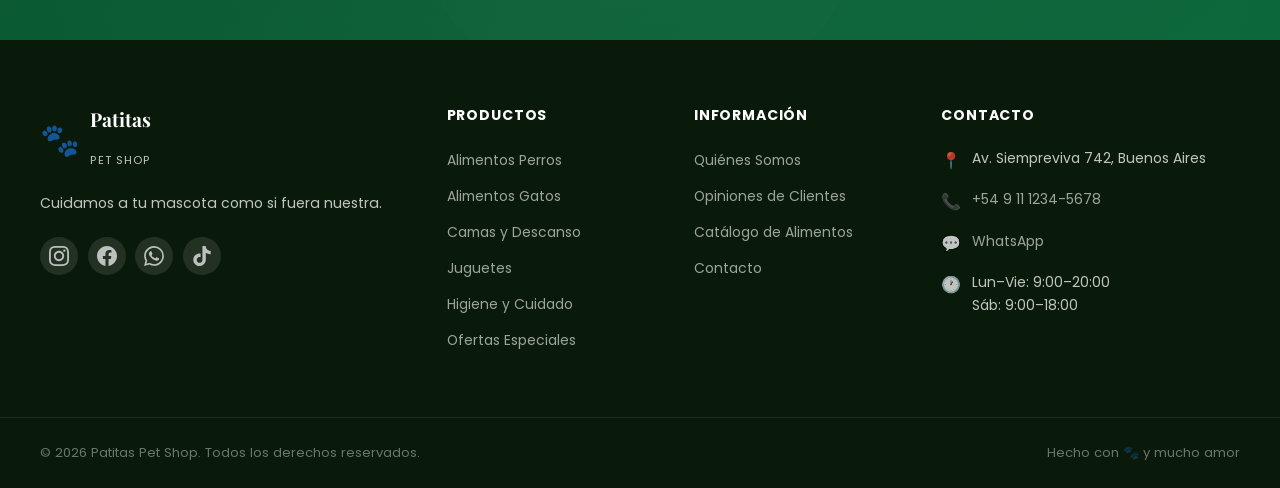
==== commit ece9a44f: "Linkear todas las categorías al catálogo y reducir emojis Links: - Juguetes, Camas, Correas e Higien" ====
--- a/index.html
+++ b/index.html
@@ -10,7 +10,7 @@
     <meta property="og:description" content="Todo lo que tu mascota necesita en un solo lugar. Alimentos, accesorios, juguetes y mucho más.">
     <meta property="og:type" content="website">
     <meta name="theme-color" content="#0d6e3f">
-    <title>Patitas Pet Shop 🐾 - Todo para tu Mascota</title>
+    <title>Patitas Pet Shop - Todo para tu Mascota</title>
     <link rel="preconnect" href="https://fonts.googleapis.com">
     <link rel="preconnect" href="https://fonts.gstatic.com" crossorigin>
     <link href="https://fonts.googleapis.com/css2?family=Poppins:wght@300;400;500;600;700;800&family=Playfair+Display:ital,wght@0,700;0,800;1,700&display=swap" rel="stylesheet">
@@ -22,7 +22,7 @@
     <header class="header" id="header">
         <div class="header__topbar">
             <div class="container">
-                <span>📦 Envíos a todo el país &nbsp;·&nbsp; 🕐 Lun–Sáb: 9:00–20:00 &nbsp;·&nbsp; 📞 +54 9 11 1234-5678</span>
+                <span>Envíos a todo el país &nbsp;·&nbsp; Lun–Sáb: 9:00–20:00 &nbsp;·&nbsp; +54 9 11 1234-5678</span>
             </div>
         </div>
         <nav class="nav container" role="navigation" aria-label="Navegación principal">
@@ -60,7 +60,7 @@
             <div class="hero__overlay"></div>
         </div>
         <div class="hero__content container">
-            <span class="hero__badge">🏆 La tienda de confianza para tu mascota</span>
+            <span class="hero__badge">La tienda de confianza para tu mascota</span>
             <h1 class="hero__title">
                 Todo lo que tu mascota<br>
                 <em>necesita</em> en un solo lugar
@@ -269,7 +269,7 @@
                         <h3>Alimentos para Gatos</h3>
                     </div>
                 </a>
-                <a href="https://wa.me/5491112345678?text=Hola!%20Quisiera%20ver%20los%20juguetes." target="_blank" rel="noopener noreferrer" class="cat-card reveal">
+                <a href="catalogo.html" class="cat-card reveal">
                     <div class="cat-card__img-wrap">
                         <img src="assets/images/cat-juguetes.svg" alt="Juguetes" loading="lazy">
                         <div class="cat-card__overlay"></div>
@@ -279,7 +279,7 @@
                         <h3>Juguetes</h3>
                     </div>
                 </a>
-                <a href="https://wa.me/5491112345678?text=Hola!%20Quisiera%20ver%20las%20camas." target="_blank" rel="noopener noreferrer" class="cat-card reveal">
+                <a href="catalogo.html" class="cat-card reveal">
                     <div class="cat-card__img-wrap">
                         <img src="assets/images/cat-camas.svg" alt="Camas" loading="lazy">
                         <div class="cat-card__overlay"></div>
@@ -289,7 +289,7 @@
                         <h3>Camas</h3>
                     </div>
                 </a>
-                <a href="https://wa.me/5491112345678?text=Hola!%20Quisiera%20ver%20las%20correas." target="_blank" rel="noopener noreferrer" class="cat-card reveal">
+                <a href="catalogo.html" class="cat-card reveal">
                     <div class="cat-card__img-wrap">
                         <img src="assets/images/cat-correas.svg" alt="Correas" loading="lazy">
                         <div class="cat-card__overlay"></div>
@@ -299,7 +299,7 @@
                         <h3>Correas</h3>
                     </div>
                 </a>
-                <a href="https://wa.me/5491112345678?text=Hola!%20Quisiera%20ver%20los%20productos%20de%20higiene." target="_blank" rel="noopener noreferrer" class="cat-card reveal">
+                <a href="catalogo.html" class="cat-card reveal">
                     <div class="cat-card__img-wrap">
                         <img src="assets/images/cat-higiene.svg" alt="Higiene" loading="lazy">
                         <div class="cat-card__overlay"></div>
@@ -317,7 +317,7 @@
     <section class="section promos" id="promociones">
         <div class="container">
             <div class="section__header reveal">
-                <span class="section__tag promo-tag">🔥 Oferta Especial</span>
+                <span class="section__tag promo-tag">Oferta Especial</span>
                 <h2 class="section__title">Promociones de la Semana</h2>
                 <p class="section__subtitle">Descuentos exclusivos por tiempo limitado — ¡no te los pierdas!</p>
             </div>
@@ -474,7 +474,6 @@
             <div class="cta__overlay"></div>
         </div>
         <div class="cta__content container reveal">
-            <span class="cta__icon">🐾</span>
             <h2 class="cta__title">¿No encontrás lo que buscás?</h2>
             <p class="cta__subtitle">Escribinos y te conseguimos lo que tu mascota necesita.</p>
             <a href="https://wa.me/5491112345678?text=Hola!%20Estoy%20buscando%20un%20producto%20y%20no%20lo%20encuentro%20en%20la%20web.%20%C2%BFMe%20pueden%20ayudar?"
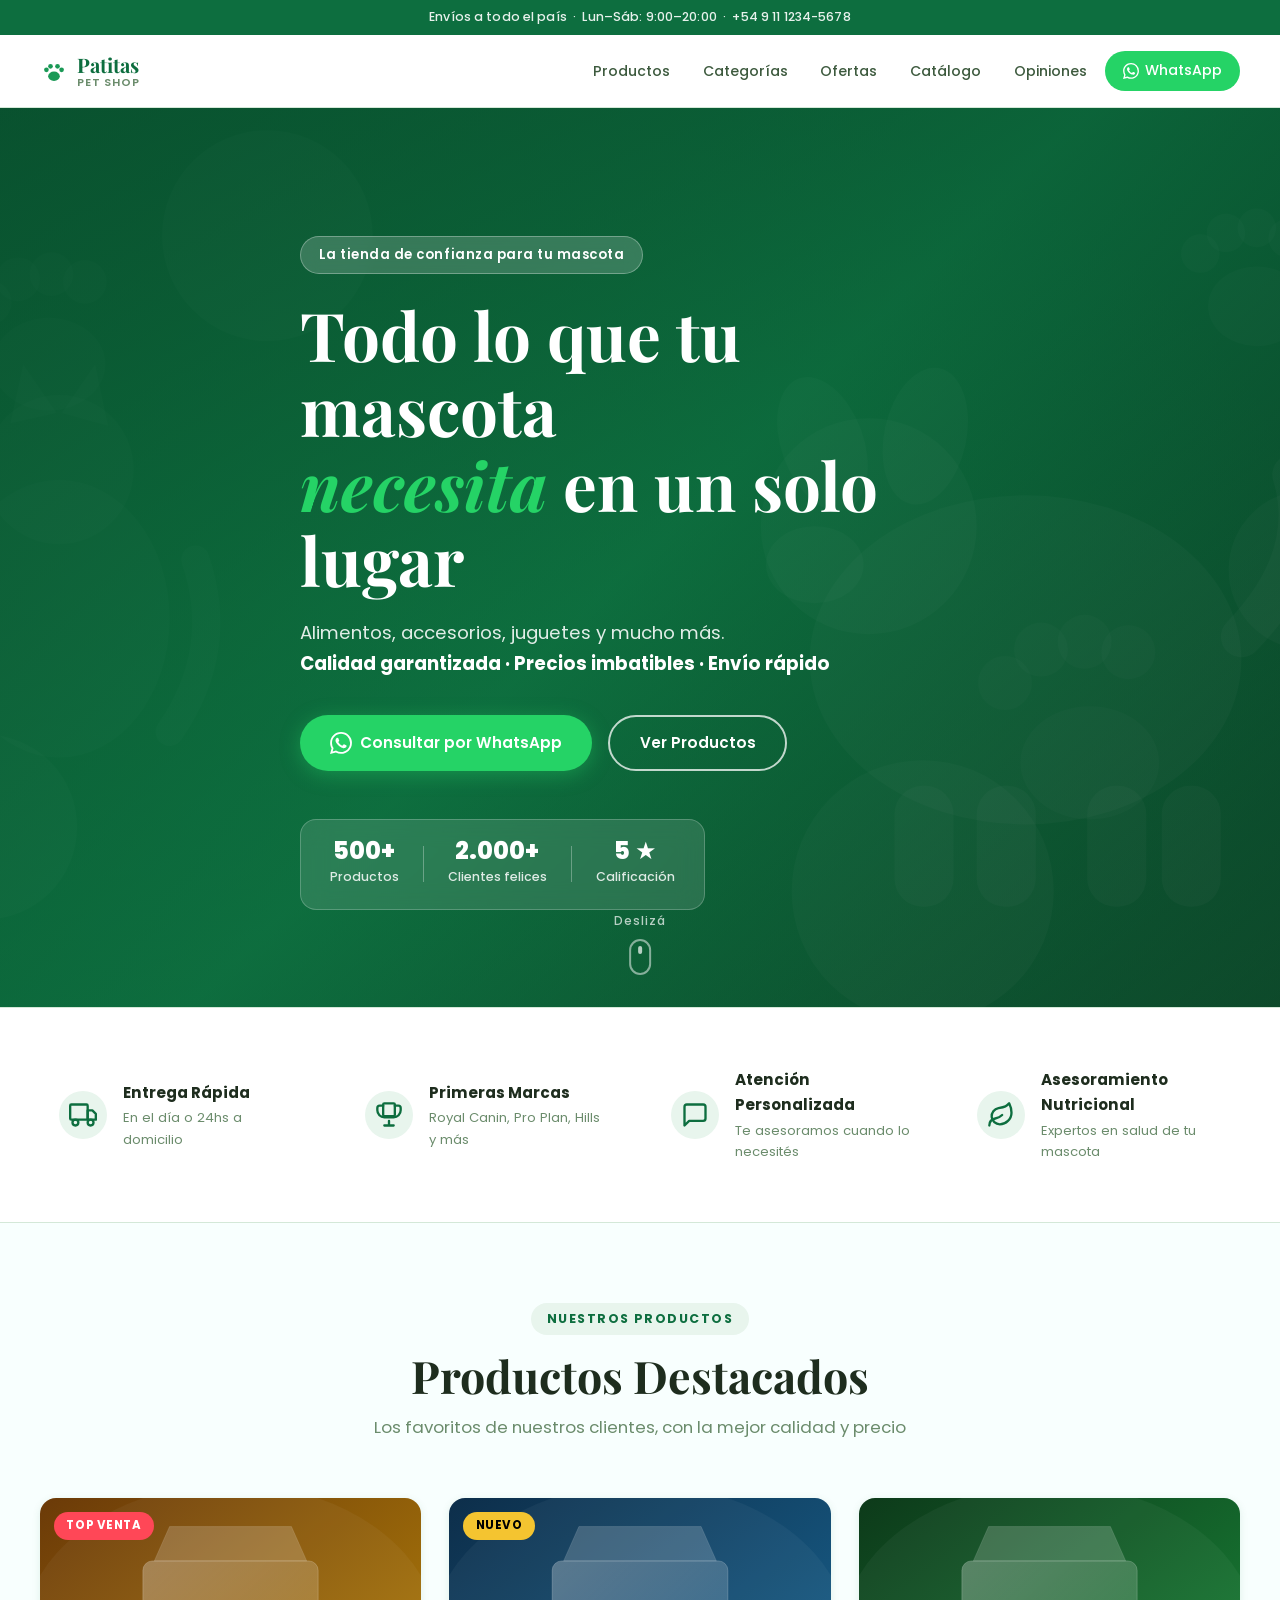
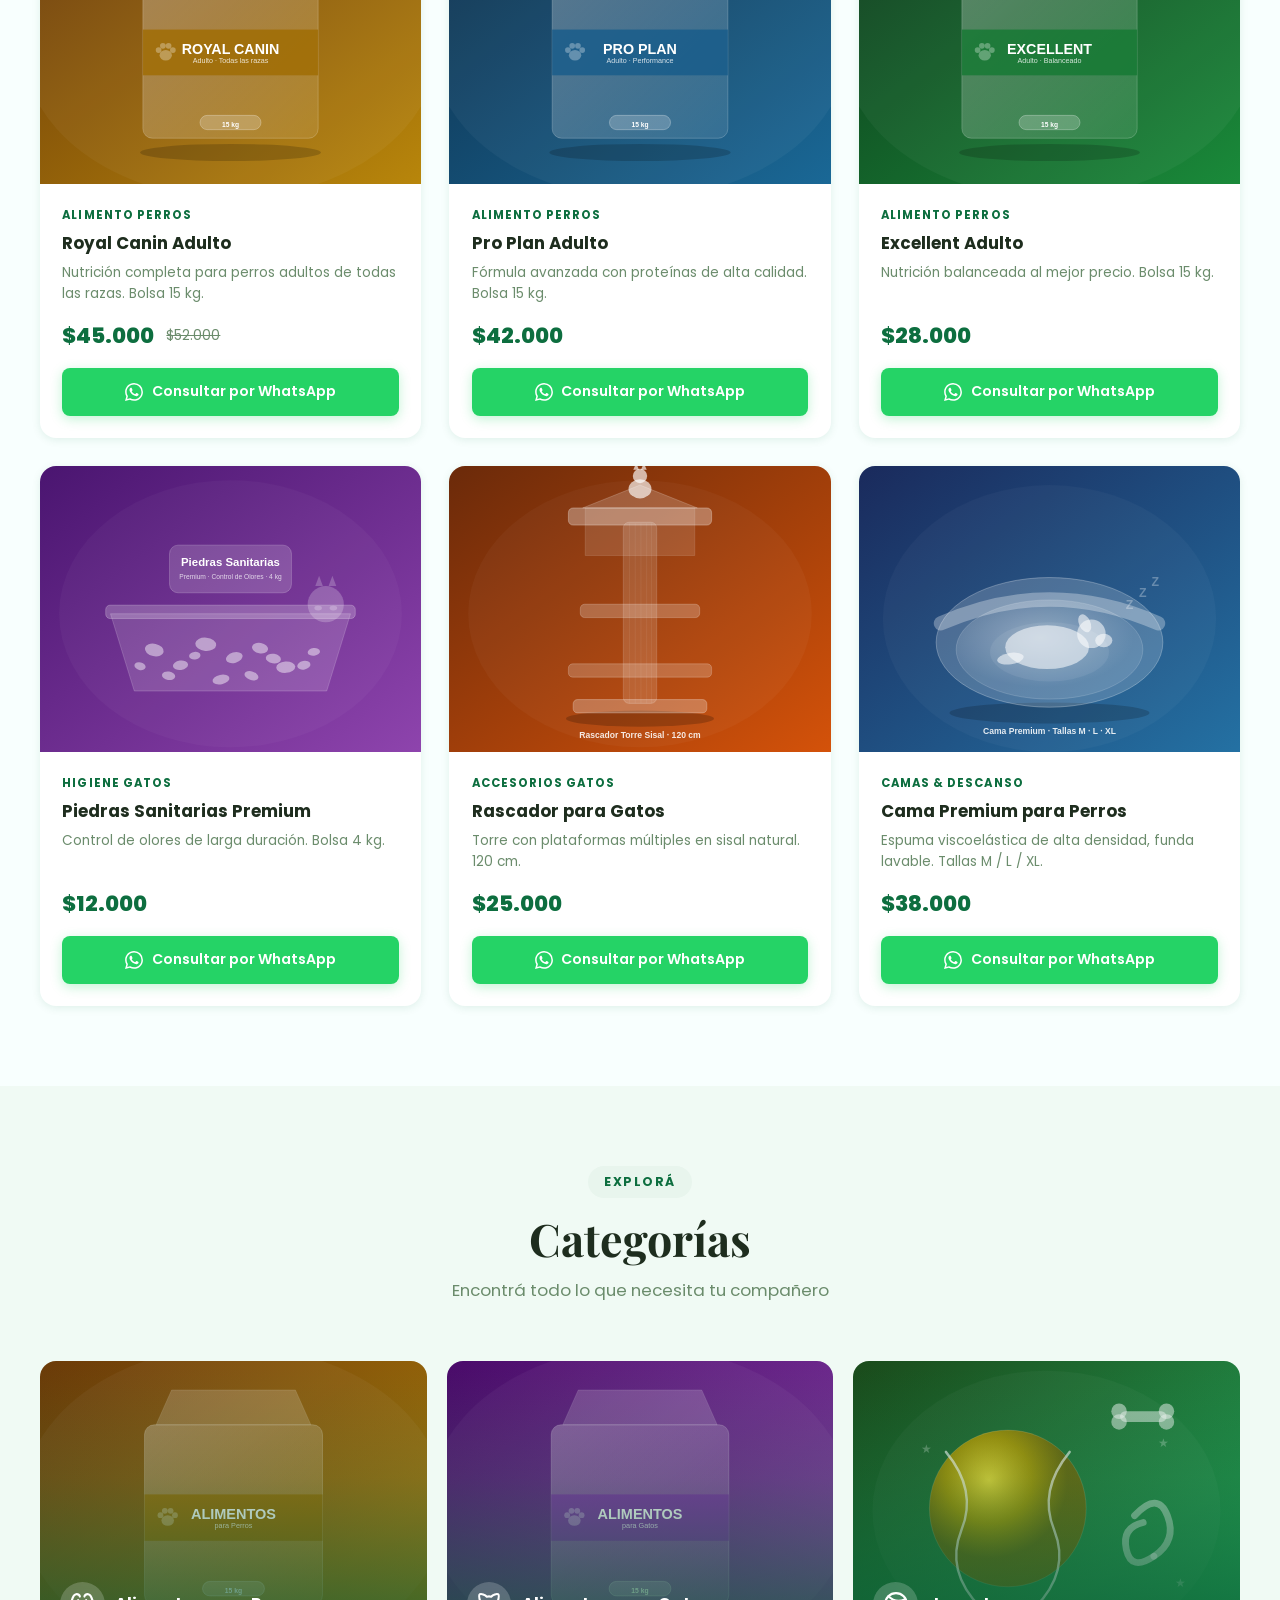
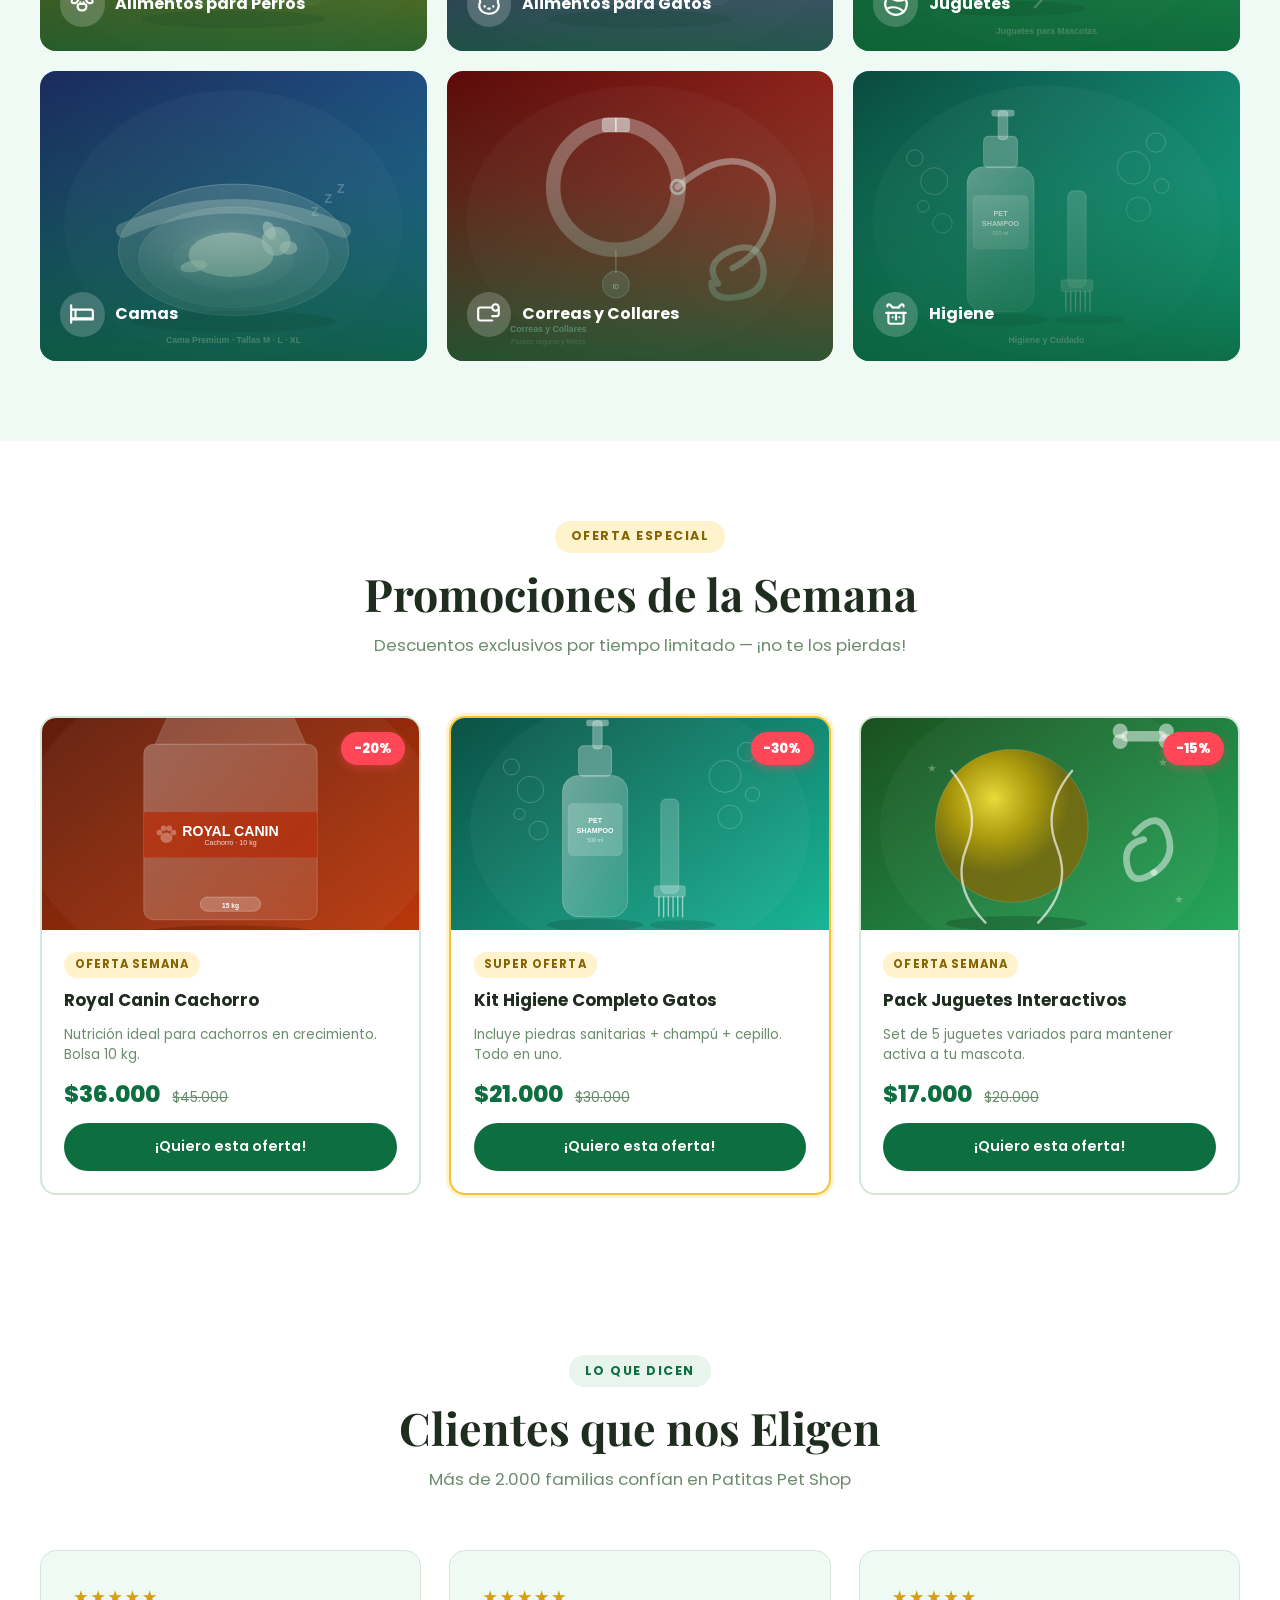
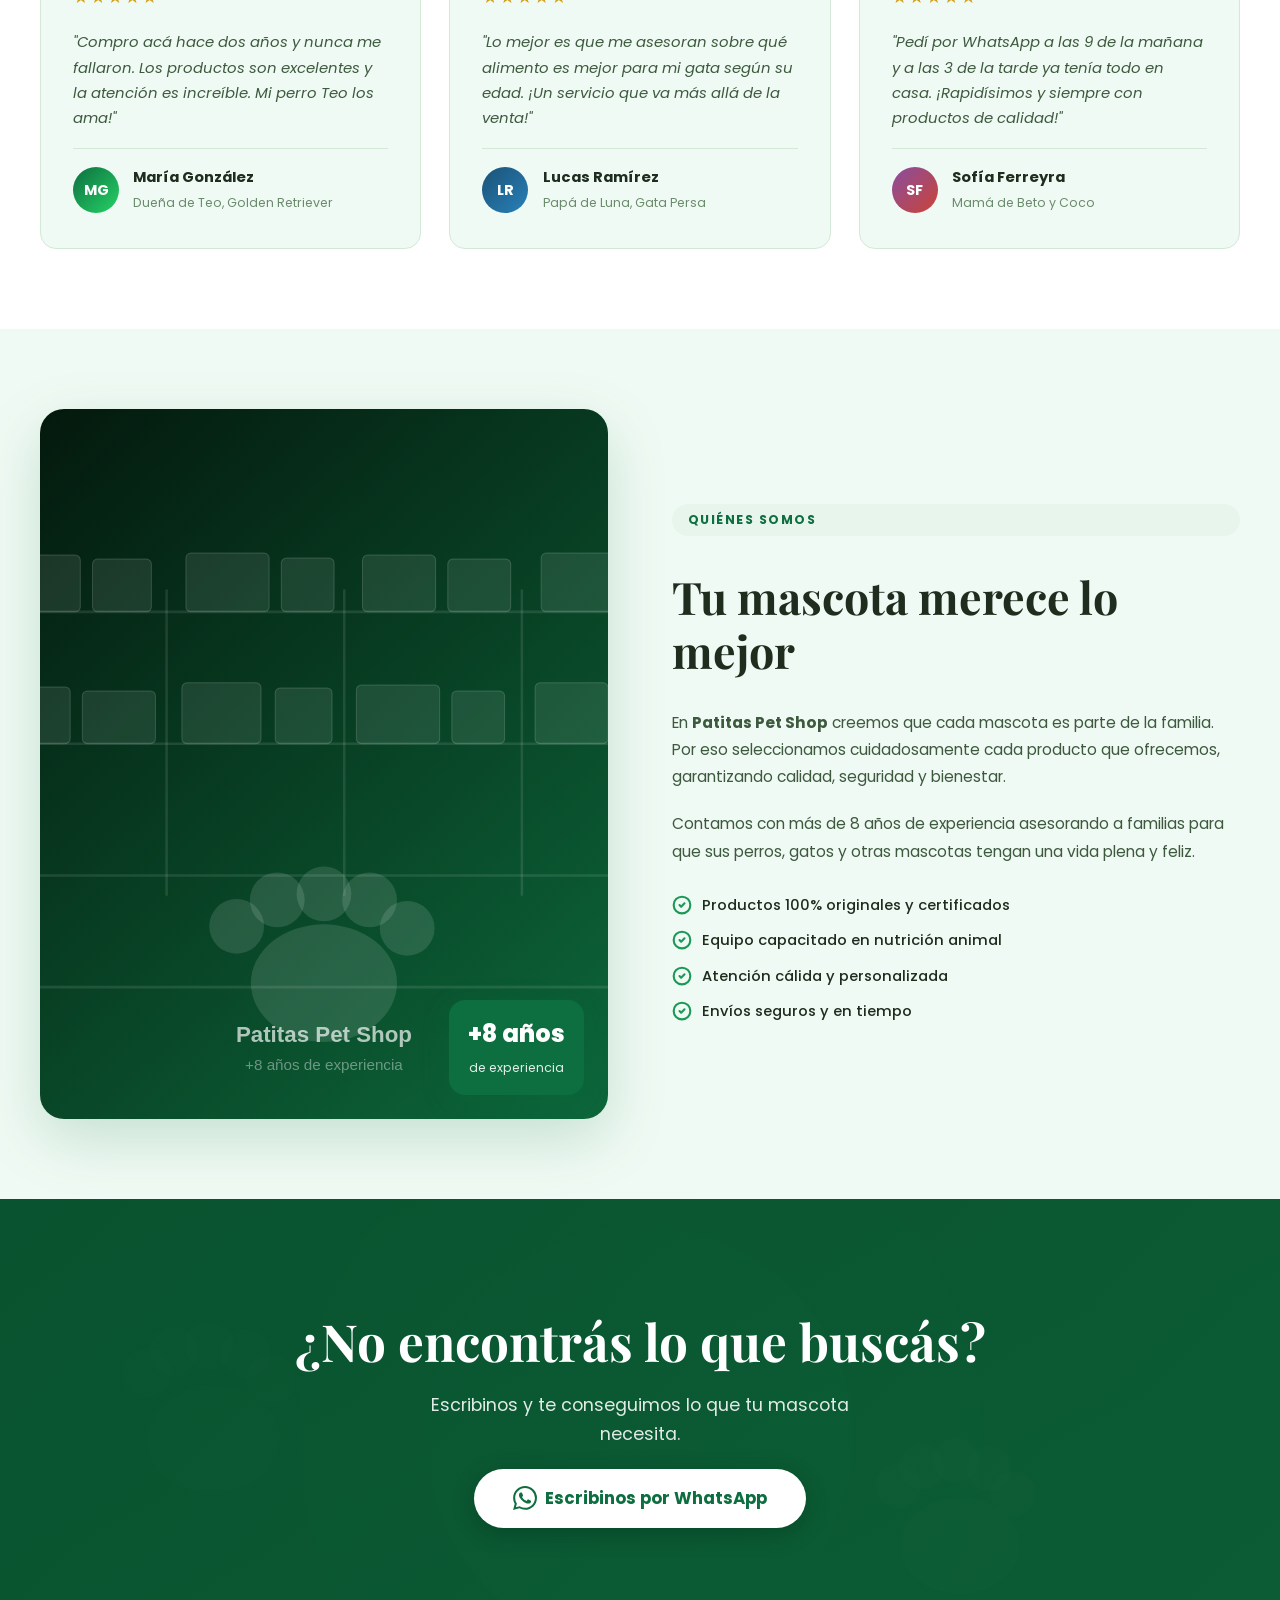
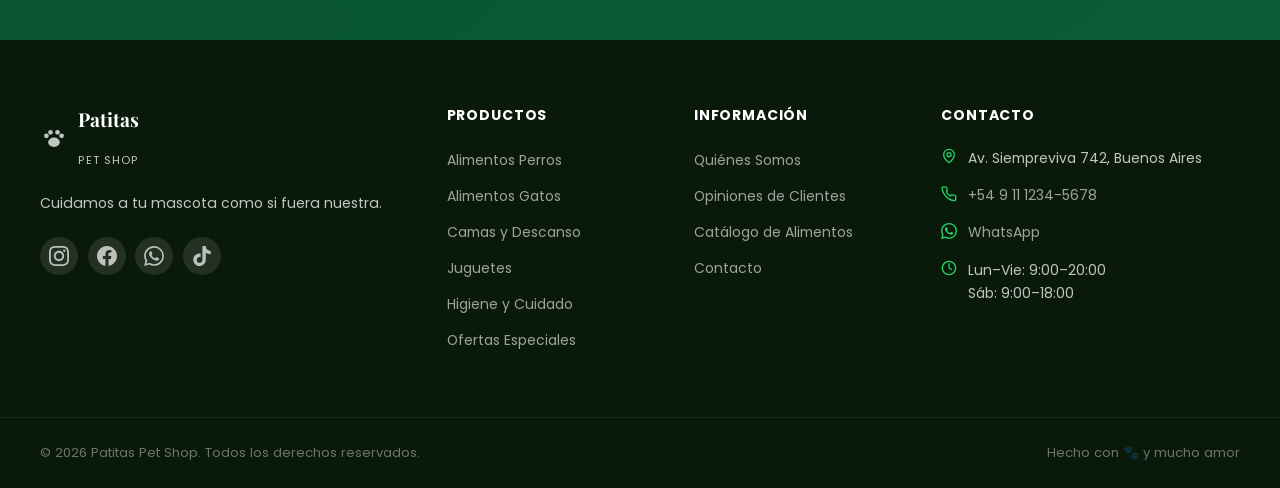
==== commit 2f91f797: "Mejorar imágenes reales y limpiar emojis - Reemplaza todos los emojis decorativos (iconos beneficios" ====
--- a/index.html
+++ b/index.html
@@ -27,7 +27,9 @@
         </div>
         <nav class="nav container" role="navigation" aria-label="Navegación principal">
             <a href="#inicio" class="nav__logo">
-                <span class="nav__logo-paw">🐾</span>
+                <span class="nav__logo-paw">
+                    <svg viewBox="0 0 24 24" fill="currentColor" width="28" height="28" aria-hidden="true"><ellipse cx="12" cy="16.5" rx="5" ry="4"/><circle cx="5.5" cy="11" r="2"/><circle cx="9" cy="8" r="2"/><circle cx="15" cy="8" r="2"/><circle cx="18.5" cy="11" r="2"/></svg>
+                </span>
                 <div class="nav__logo-text">
                     <span class="nav__logo-name">Patitas</span>
                     <span class="nav__logo-sub">Pet Shop</span>
@@ -96,19 +98,27 @@
         <div class="container">
             <div class="benefits__grid">
                 <div class="benefit reveal">
-                    <div class="benefit__icon">🚚</div>
+                    <div class="benefit__icon">
+                        <svg viewBox="0 0 24 24" fill="none" stroke="currentColor" stroke-width="2" stroke-linecap="round" stroke-linejoin="round" width="28" height="28" aria-hidden="true"><rect x="1" y="3" width="15" height="13" rx="1"/><path d="M16 8h4l3 3v5h-7V8z"/><circle cx="5.5" cy="18.5" r="2.5"/><circle cx="18.5" cy="18.5" r="2.5"/></svg>
+                    </div>
                     <div><h3 class="benefit__title">Entrega Rápida</h3><p class="benefit__text">En el día o 24hs a domicilio</p></div>
                 </div>
                 <div class="benefit reveal">
-                    <div class="benefit__icon">🏆</div>
+                    <div class="benefit__icon">
+                        <svg viewBox="0 0 24 24" fill="none" stroke="currentColor" stroke-width="2" stroke-linecap="round" stroke-linejoin="round" width="28" height="28" aria-hidden="true"><path d="M8 21h8M12 17v4"/><path d="M7 4H4a2 2 0 0 0-2 2v2a6 6 0 0 0 6 6h8a6 6 0 0 0 6-6V6a2 2 0 0 0-2-2h-3"/><rect x="7" y="2" width="10" height="11" rx="1"/></svg>
+                    </div>
                     <div><h3 class="benefit__title">Primeras Marcas</h3><p class="benefit__text">Royal Canin, Pro Plan, Hills y más</p></div>
                 </div>
                 <div class="benefit reveal">
-                    <div class="benefit__icon">💬</div>
+                    <div class="benefit__icon">
+                        <svg viewBox="0 0 24 24" fill="none" stroke="currentColor" stroke-width="2" stroke-linecap="round" stroke-linejoin="round" width="28" height="28" aria-hidden="true"><path d="M21 15a2 2 0 0 1-2 2H7l-4 4V5a2 2 0 0 1 2-2h14a2 2 0 0 1 2 2z"/></svg>
+                    </div>
                     <div><h3 class="benefit__title">Atención Personalizada</h3><p class="benefit__text">Te asesoramos cuando lo necesités</p></div>
                 </div>
                 <div class="benefit reveal">
-                    <div class="benefit__icon">🥗</div>
+                    <div class="benefit__icon">
+                        <svg viewBox="0 0 24 24" fill="none" stroke="currentColor" stroke-width="2" stroke-linecap="round" stroke-linejoin="round" width="28" height="28" aria-hidden="true"><path d="M11 20A7 7 0 0 1 9.8 6.1C15.5 5 17 4.48 19 2c1 2 2 4.18 2 8 0 5.5-4.78 10-10 10z"/><path d="M2 21c0-3 1.85-5.36 5.08-6C9.5 14.52 12 13 13 12"/></svg>
+                    </div>
                     <div><h3 class="benefit__title">Asesoramiento Nutricional</h3><p class="benefit__text">Expertos en salud de tu mascota</p></div>
                 </div>
             </div>
@@ -255,7 +265,9 @@
                         <div class="cat-card__overlay"></div>
                     </div>
                     <div class="cat-card__content">
-                        <span class="cat-card__icon">🐶</span>
+                        <span class="cat-card__icon">
+                            <svg viewBox="0 0 24 24" fill="none" stroke="currentColor" stroke-width="2" stroke-linecap="round" stroke-linejoin="round" width="26" height="26" aria-hidden="true"><path d="M10 5.172C10 3.782 8.423 2.679 6.5 3c-2.823.47-4.113 6.006-4 7 .08.703 1.725 1.722 3.656 1 1.261-.472 1.96-1.45 2.344-2.5M14.267 5.172c0-1.39 1.577-2.493 3.5-2.172 2.823.47 4.113 6.006 4 7-.08.703-1.725 1.722-3.656 1-1.261-.472-1.96-1.45-2.344-2.5"/><path d="M8 14v.5A3.5 3.5 0 0 0 11.5 18h1a3.5 3.5 0 0 0 3.5-3.5V14a2 2 0 0 0-2-2h-4a2 2 0 0 0-2 2z"/><path d="M10.5 10.5v.5M13.5 10.5v.5"/></svg>
+                        </span>
                         <h3>Alimentos para Perros</h3>
                     </div>
                 </a>
@@ -265,47 +277,57 @@
                         <div class="cat-card__overlay"></div>
                     </div>
                     <div class="cat-card__content">
-                        <span class="cat-card__icon">🐱</span>
+                        <span class="cat-card__icon">
+                            <svg viewBox="0 0 24 24" fill="none" stroke="currentColor" stroke-width="2" stroke-linecap="round" stroke-linejoin="round" width="26" height="26" aria-hidden="true"><path d="M12 5c.67 0 1.35.09 2 .26 1.78-2 5.03-2.84 6.42-2.26 1.4.58-.42 7-.42 7 .57 1.07 1 2.24 1 3.44C21 17.9 16.97 21 12 21s-9-3-9-7.56c0-1.25.5-2.4 1-3.44 0 0-1.89-6.42-.5-7 1.39-.58 4.72.23 6.5 2.26.65-.17 1.33-.26 2-.26z"/><path d="M8 14v.5M16 14v.5M11.25 16.25h1.5"/></svg>
+                        </span>
                         <h3>Alimentos para Gatos</h3>
                     </div>
                 </a>
-                <a href="catalogo.html" class="cat-card reveal">
+                <a href="catalogo-accesorios.html" class="cat-card reveal">
                     <div class="cat-card__img-wrap">
                         <img src="assets/images/cat-juguetes.svg" alt="Juguetes" loading="lazy">
                         <div class="cat-card__overlay"></div>
                     </div>
                     <div class="cat-card__content">
-                        <span class="cat-card__icon">🎾</span>
+                        <span class="cat-card__icon">
+                            <svg viewBox="0 0 24 24" fill="none" stroke="currentColor" stroke-width="2" stroke-linecap="round" stroke-linejoin="round" width="26" height="26" aria-hidden="true"><circle cx="12" cy="12" r="10"/><path d="M4.93 4.93c4.08 4.08 10.08 5.07 15.07 3M19.07 19.07c-4.08-4.08-10.08-5.07-15.07-3"/></svg>
+                        </span>
                         <h3>Juguetes</h3>
                     </div>
                 </a>
-                <a href="catalogo.html" class="cat-card reveal">
+                <a href="catalogo-accesorios.html" class="cat-card reveal">
                     <div class="cat-card__img-wrap">
                         <img src="assets/images/cat-camas.svg" alt="Camas" loading="lazy">
                         <div class="cat-card__overlay"></div>
                     </div>
                     <div class="cat-card__content">
-                        <span class="cat-card__icon">🛏️</span>
+                        <span class="cat-card__icon">
+                            <svg viewBox="0 0 24 24" fill="none" stroke="currentColor" stroke-width="2" stroke-linecap="round" stroke-linejoin="round" width="26" height="26" aria-hidden="true"><path d="M2 4v16M2 8h18a2 2 0 0 1 2 2v6H2"/><path d="M2 17h20"/><path d="M6 8v9"/></svg>
+                        </span>
                         <h3>Camas</h3>
                     </div>
                 </a>
-                <a href="catalogo.html" class="cat-card reveal">
+                <a href="catalogo-accesorios.html" class="cat-card reveal">
                     <div class="cat-card__img-wrap">
                         <img src="assets/images/cat-correas.svg" alt="Correas" loading="lazy">
                         <div class="cat-card__overlay"></div>
                     </div>
                     <div class="cat-card__content">
-                        <span class="cat-card__icon">🦮</span>
-                        <h3>Correas</h3>
+                        <span class="cat-card__icon">
+                            <svg viewBox="0 0 24 24" fill="none" stroke="currentColor" stroke-width="2" stroke-linecap="round" stroke-linejoin="round" width="26" height="26" aria-hidden="true"><circle cx="18" cy="6" r="3"/><path d="M15 6H4a2 2 0 0 0-2 2v8a2 2 0 0 0 2 2h11"/><path d="M15 14h4a2 2 0 0 0 2-2V8"/></svg>
+                        </span>
+                        <h3>Correas y Collares</h3>
                     </div>
                 </a>
-                <a href="catalogo.html" class="cat-card reveal">
+                <a href="catalogo-accesorios.html" class="cat-card reveal">
                     <div class="cat-card__img-wrap">
                         <img src="assets/images/cat-higiene.svg" alt="Higiene" loading="lazy">
                         <div class="cat-card__overlay"></div>
                     </div>
                     <div class="cat-card__content">
-                        <span class="cat-card__icon">🛁</span>
+                        <span class="cat-card__icon">
+                            <svg viewBox="0 0 24 24" fill="none" stroke="currentColor" stroke-width="2" stroke-linecap="round" stroke-linejoin="round" width="26" height="26" aria-hidden="true"><path d="M9 6 6.5 3.5a1.5 1.5 0 0 0-1-.5C4 3 4 5 4 5"/><path d="M14 6l2.5-2.5a1.5 1.5 0 0 1 1-.5C19 3 19 5 19 5"/><path d="M3 11h18"/><path d="M5 11v8a2 2 0 0 0 2 2h10a2 2 0 0 0 2-2v-8"/><path d="M9 6h6"/><path d="M9 15h.01M12 13v4M15 15h.01"/></svg>
+                        </span>
                         <h3>Higiene</h3>
                     </div>
                 </a>
@@ -447,19 +469,27 @@
                 <p>Contamos con más de 8 años de experiencia asesorando a familias para que sus perros, gatos y otras mascotas tengan una vida plena y feliz.</p>
                 <div class="about__features">
                     <div class="about__feature">
-                        <span class="about__feature-icon">✅</span>
+                        <span class="about__feature-icon">
+                            <svg viewBox="0 0 24 24" fill="none" stroke="currentColor" stroke-width="2.5" stroke-linecap="round" stroke-linejoin="round" width="20" height="20" aria-hidden="true"><circle cx="12" cy="12" r="10"/><path d="m9 12 2 2 4-4"/></svg>
+                        </span>
                         <span>Productos 100% originales y certificados</span>
                     </div>
                     <div class="about__feature">
-                        <span class="about__feature-icon">✅</span>
+                        <span class="about__feature-icon">
+                            <svg viewBox="0 0 24 24" fill="none" stroke="currentColor" stroke-width="2.5" stroke-linecap="round" stroke-linejoin="round" width="20" height="20" aria-hidden="true"><circle cx="12" cy="12" r="10"/><path d="m9 12 2 2 4-4"/></svg>
+                        </span>
                         <span>Equipo capacitado en nutrición animal</span>
                     </div>
                     <div class="about__feature">
-                        <span class="about__feature-icon">✅</span>
+                        <span class="about__feature-icon">
+                            <svg viewBox="0 0 24 24" fill="none" stroke="currentColor" stroke-width="2.5" stroke-linecap="round" stroke-linejoin="round" width="20" height="20" aria-hidden="true"><circle cx="12" cy="12" r="10"/><path d="m9 12 2 2 4-4"/></svg>
+                        </span>
                         <span>Atención cálida y personalizada</span>
                     </div>
                     <div class="about__feature">
-                        <span class="about__feature-icon">✅</span>
+                        <span class="about__feature-icon">
+                            <svg viewBox="0 0 24 24" fill="none" stroke="currentColor" stroke-width="2.5" stroke-linecap="round" stroke-linejoin="round" width="20" height="20" aria-hidden="true"><circle cx="12" cy="12" r="10"/><path d="m9 12 2 2 4-4"/></svg>
+                        </span>
                         <span>Envíos seguros y en tiempo</span>
                     </div>
                 </div>
@@ -489,7 +519,7 @@
         <div class="footer__main container">
             <div class="footer__brand">
                 <div class="footer__logo">
-                    <span>🐾</span>
+                    <span><svg viewBox="0 0 24 24" fill="currentColor" width="28" height="28" aria-hidden="true"><ellipse cx="12" cy="16.5" rx="5" ry="4"/><circle cx="5.5" cy="11" r="2"/><circle cx="9" cy="8" r="2"/><circle cx="15" cy="8" r="2"/><circle cx="18.5" cy="11" r="2"/></svg></span>
                     <div>
                         <strong>Patitas</strong>
                         <span>Pet Shop</span>
@@ -538,19 +568,19 @@
                 <h4 class="footer__col-title">Contacto</h4>
                 <ul class="footer__contact">
                     <li>
-                        <span class="footer__contact-icon">📍</span>
+                        <span class="footer__contact-icon"><svg viewBox="0 0 24 24" fill="none" stroke="currentColor" stroke-width="2" stroke-linecap="round" stroke-linejoin="round" width="16" height="16" aria-hidden="true"><path d="M20 10c0 6-8 12-8 12s-8-6-8-12a8 8 0 0 1 16 0z"/><circle cx="12" cy="10" r="3"/></svg></span>
                         <span>Av. Siempreviva 742, Buenos Aires</span>
                     </li>
                     <li>
-                        <span class="footer__contact-icon">📞</span>
+                        <span class="footer__contact-icon"><svg viewBox="0 0 24 24" fill="none" stroke="currentColor" stroke-width="2" stroke-linecap="round" stroke-linejoin="round" width="16" height="16" aria-hidden="true"><path d="M22 16.92v3a2 2 0 0 1-2.18 2 19.79 19.79 0 0 1-8.63-3.07A19.5 19.5 0 0 1 4.69 12 19.79 19.79 0 0 1 1.61 3.5 2 2 0 0 1 3.6 1.32h3a2 2 0 0 1 2 1.72 12.84 12.84 0 0 0 .7 2.81 2 2 0 0 1-.45 2.11L7.91 9a16 16 0 0 0 6 6l1.27-1.27a2 2 0 0 1 2.11-.45 12.84 12.84 0 0 0 2.81.7A2 2 0 0 1 22 16.92z"/></svg></span>
                         <a href="tel:+5491112345678">+54 9 11 1234-5678</a>
                     </li>
                     <li>
-                        <span class="footer__contact-icon">💬</span>
+                        <span class="footer__contact-icon"><svg viewBox="0 0 24 24" fill="currentColor" width="16" height="16" aria-hidden="true"><path d="M17.472 14.382c-.297-.149-1.758-.867-2.03-.967-.273-.099-.471-.148-.67.15-.197.297-.767.966-.94 1.164-.173.199-.347.223-.644.075-.297-.15-1.255-.463-2.39-1.475-.883-.788-1.48-1.761-1.653-2.059-.173-.297-.018-.458.13-.606.134-.133.298-.347.446-.52.149-.174.198-.298.298-.497.099-.198.05-.371-.025-.52-.075-.149-.669-1.612-.916-2.207-.242-.579-.487-.5-.669-.51-.173-.008-.371-.01-.57-.01-.198 0-.52.074-.792.372-.272.297-1.04 1.016-1.04 2.479 0 1.462 1.065 2.875 1.213 3.074.149.198 2.096 3.2 5.077 4.487.709.306 1.262.489 1.694.625.712.227 1.36.195 1.871.118.571-.085 1.758-.719 2.006-1.413.248-.694.248-1.289.173-1.413-.074-.124-.272-.198-.57-.347m-5.421 7.403h-.004a9.87 9.87 0 01-5.031-1.378l-.361-.214-3.741.982.998-3.648-.235-.374a9.86 9.86 0 01-1.51-5.26c.001-5.45 4.436-9.884 9.888-9.884 2.64 0 5.122 1.03 6.988 2.898a9.825 9.825 0 012.893 6.994c-.003 5.45-4.437 9.884-9.885 9.884m8.413-18.297A11.815 11.815 0 0012.05 0C5.495 0 .16 5.335.157 11.892c0 2.096.547 4.142 1.588 5.945L.057 24l6.305-1.654a11.882 11.882 0 005.683 1.448h.005c6.554 0 11.89-5.335 11.893-11.893a11.821 11.821 0 00-3.48-8.413z"/></svg></span>
                         <a href="https://wa.me/5491112345678" target="_blank" rel="noopener noreferrer">WhatsApp</a>
                     </li>
                     <li>
-                        <span class="footer__contact-icon">🕐</span>
+                        <span class="footer__contact-icon"><svg viewBox="0 0 24 24" fill="none" stroke="currentColor" stroke-width="2" stroke-linecap="round" stroke-linejoin="round" width="16" height="16" aria-hidden="true"><circle cx="12" cy="12" r="10"/><polyline points="12 6 12 12 16 14"/></svg></span>
                         <span>Lun–Vie: 9:00–20:00<br>Sáb: 9:00–18:00</span>
                     </li>
                 </ul>
--- a/styles.css
+++ b/styles.css
@@ -212,7 +212,7 @@
   gap: .55rem;
   text-decoration: none;
 }
-.nav__logo-paw { font-size: 1.7rem; }
+.nav__logo-paw { display: flex; align-items: center; color: var(--green-mid); }
 .nav__logo-text { display: flex; flex-direction: column; line-height: 1.1; }
 .nav__logo-name {
   font-family: var(--font-display);
@@ -413,7 +413,7 @@
   transition: var(--transition);
 }
 .benefit:hover { background: var(--green-pale2); }
-.benefit__icon { font-size: 2rem; flex-shrink: 0; }
+.benefit__icon { display: flex; align-items: center; justify-content: center; width: 3rem; height: 3rem; border-radius: 50%; background: var(--green-pale); color: var(--green); flex-shrink: 0; }
 .benefit__title { font-size: .95rem; font-weight: 700; margin-bottom: .15rem; color: var(--text); }
 .benefit__text  { font-size: .82rem; color: var(--text-light); }
 
@@ -562,7 +562,7 @@
   align-items: center;
   gap: .65rem;
 }
-.cat-card__icon { font-size: 1.6rem; }
+.cat-card__icon { display: flex; align-items: center; justify-content: center; width: 2.8rem; height: 2.8rem; border-radius: 50%; background: rgba(255,255,255,.2); backdrop-filter: blur(4px); color: #fff; }
 .cat-card__content h3 { font-size: 1rem; font-weight: 700; }
 
 /* ============================================================
@@ -748,7 +748,7 @@
   display: flex; align-items: center; gap: .65rem;
   font-size: .92rem; font-weight: 500; color: var(--text);
 }
-.about__feature-icon { font-size: 1rem; }
+.about__feature-icon { display: flex; align-items: center; color: var(--green-mid); flex-shrink: 0; }
 
 /* ============================================================
    CTA BANNER
@@ -820,7 +820,7 @@
 .footer__links a:hover { color: var(--green-light); padding-left: .3rem; }
 .footer__contact { display: flex; flex-direction: column; gap: .9rem; }
 .footer__contact li { display: flex; align-items: flex-start; gap: .65rem; font-size: .87rem; }
-.footer__contact-icon { font-size: 1rem; flex-shrink: 0; margin-top: .05rem; }
+.footer__contact-icon { display: flex; align-items: center; color: var(--green-light); flex-shrink: 0; margin-top: .1rem; }
 .footer__contact a { color: rgba(255,255,255,.6); transition: var(--transition); }
 .footer__contact a:hover { color: var(--green-light); }
 .footer__bottom {
